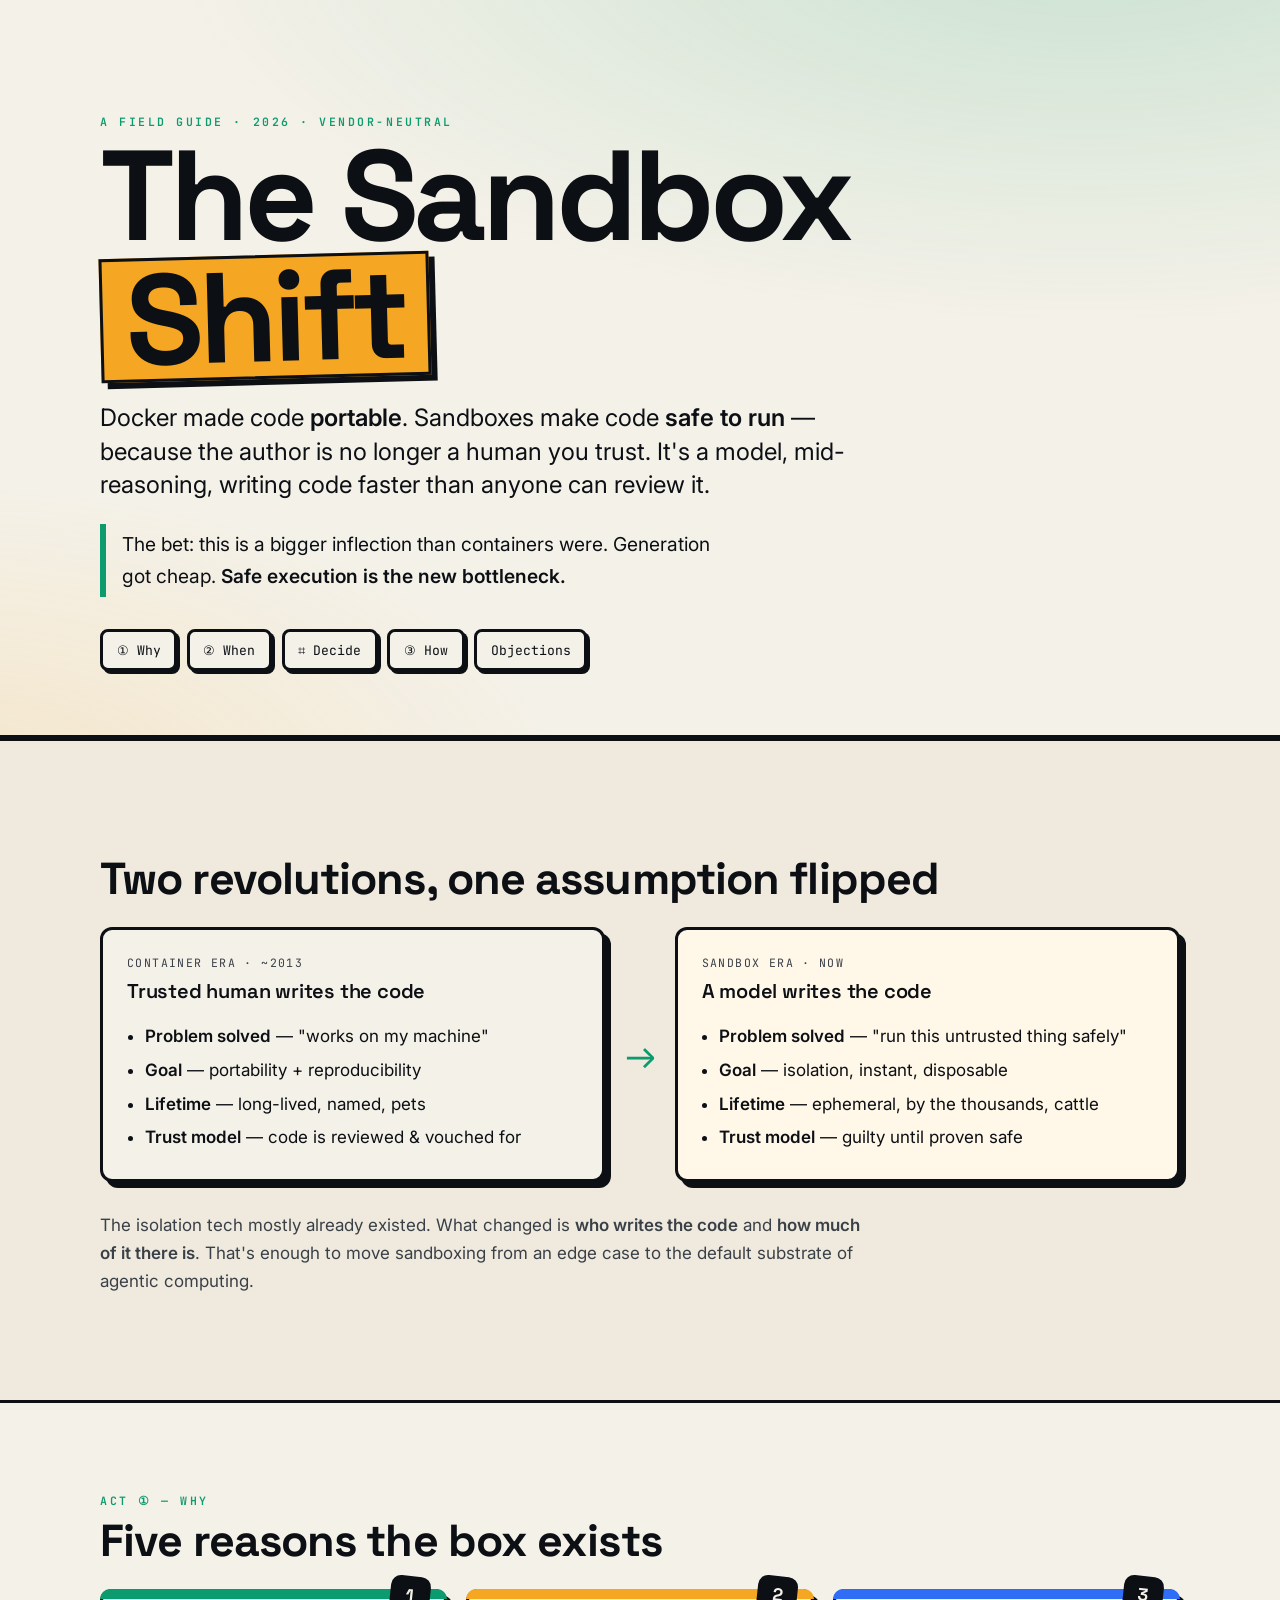
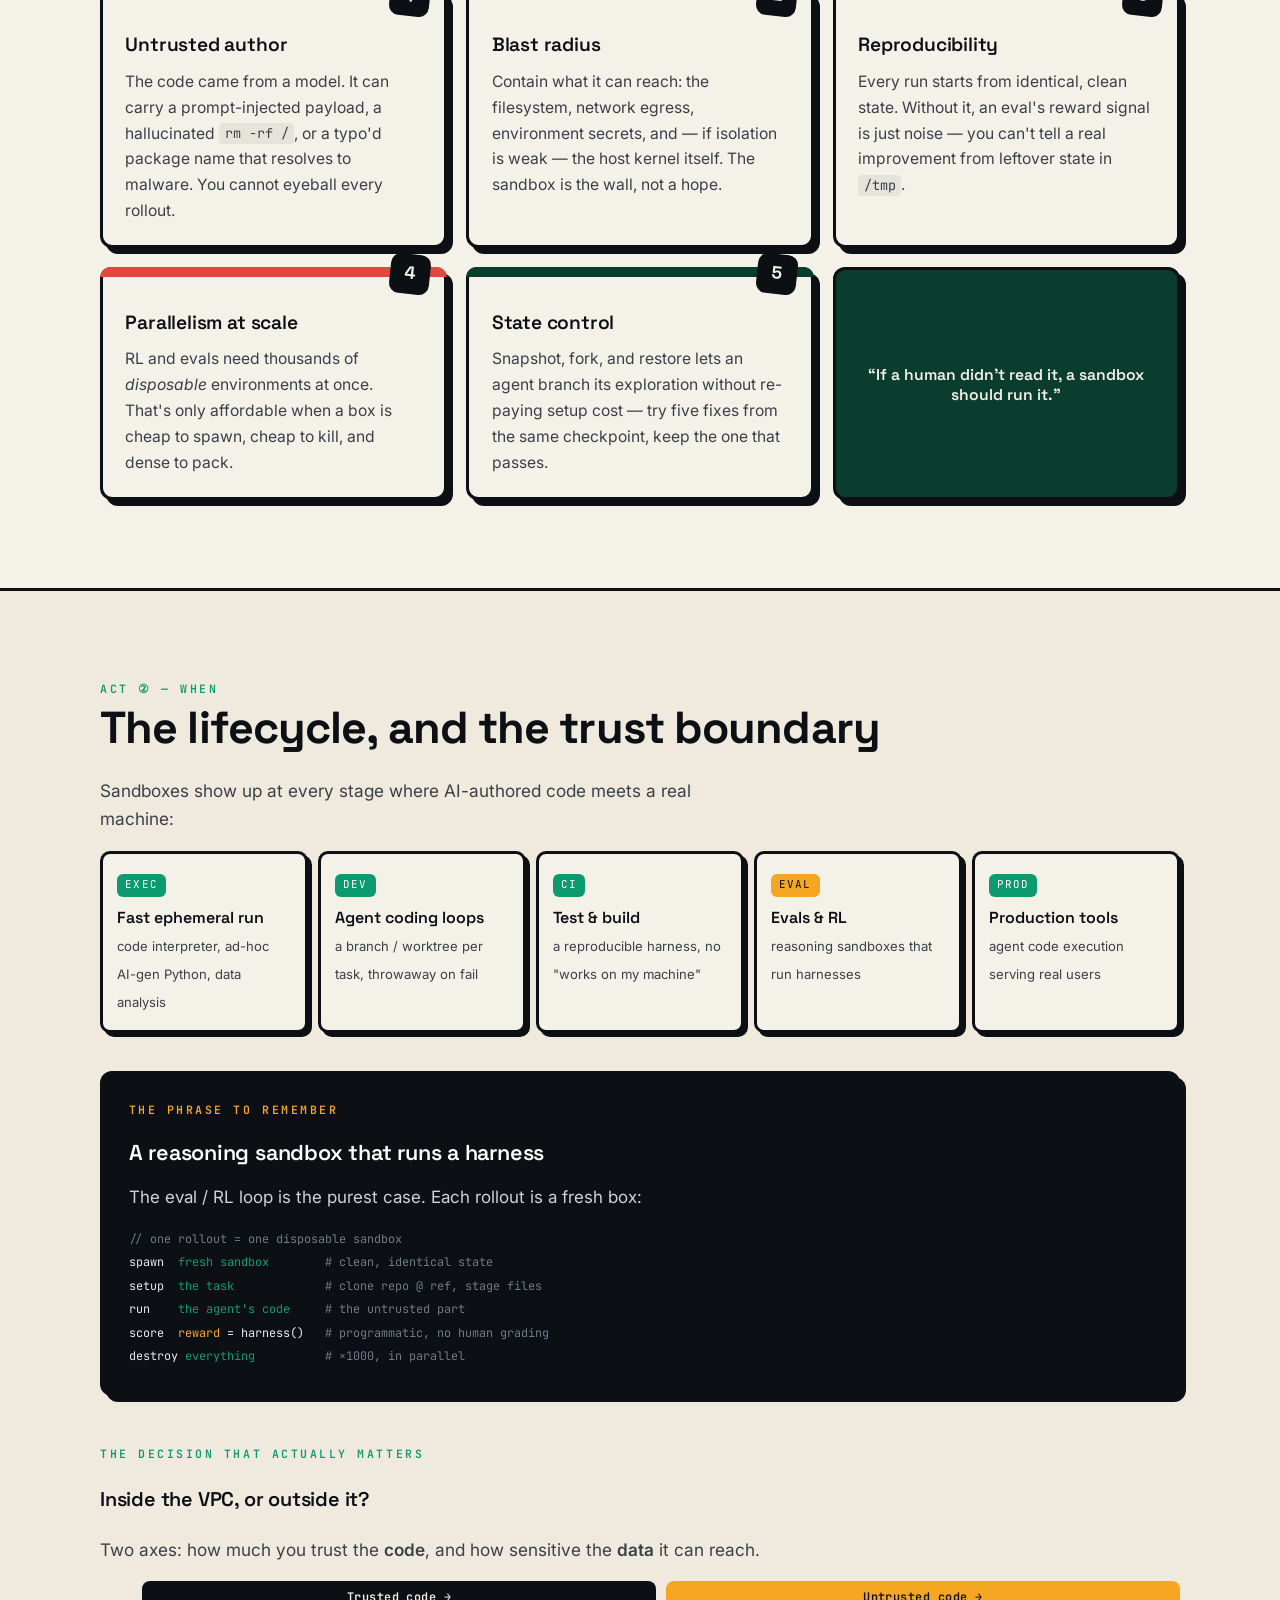
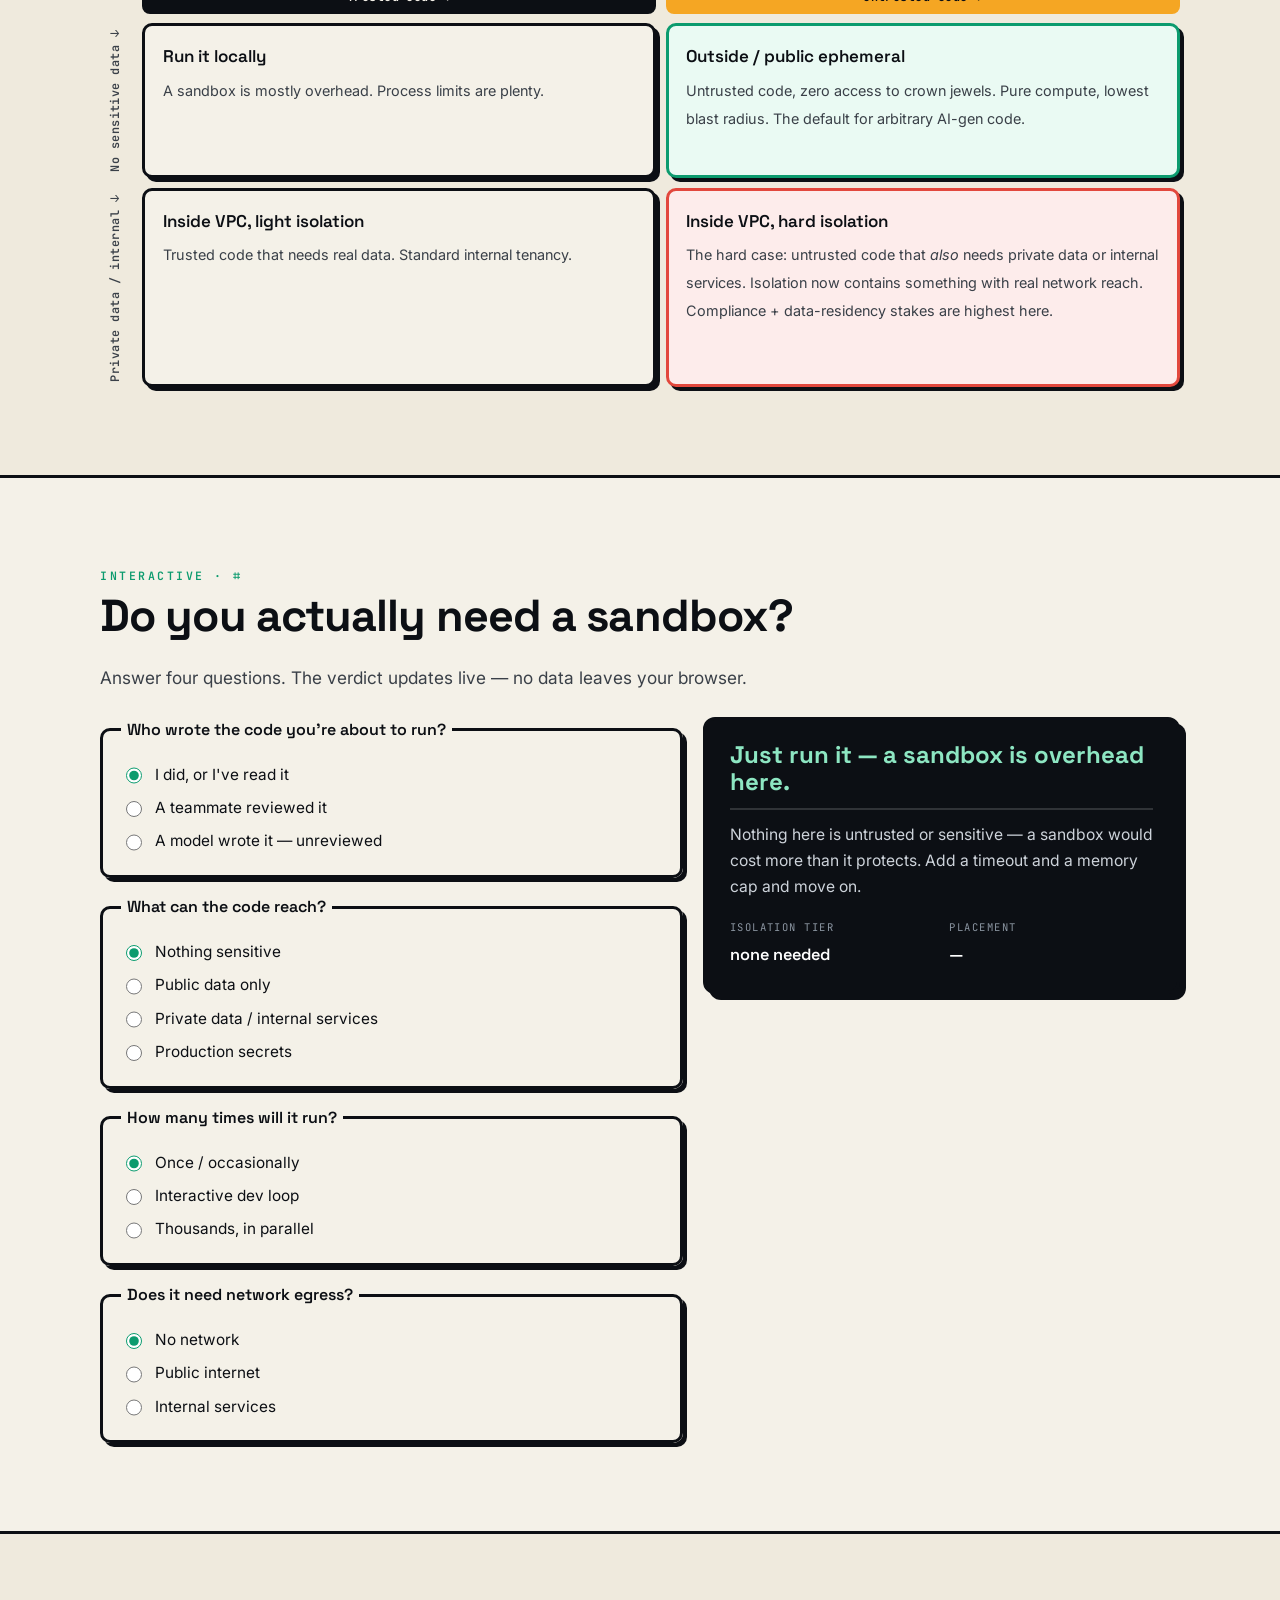
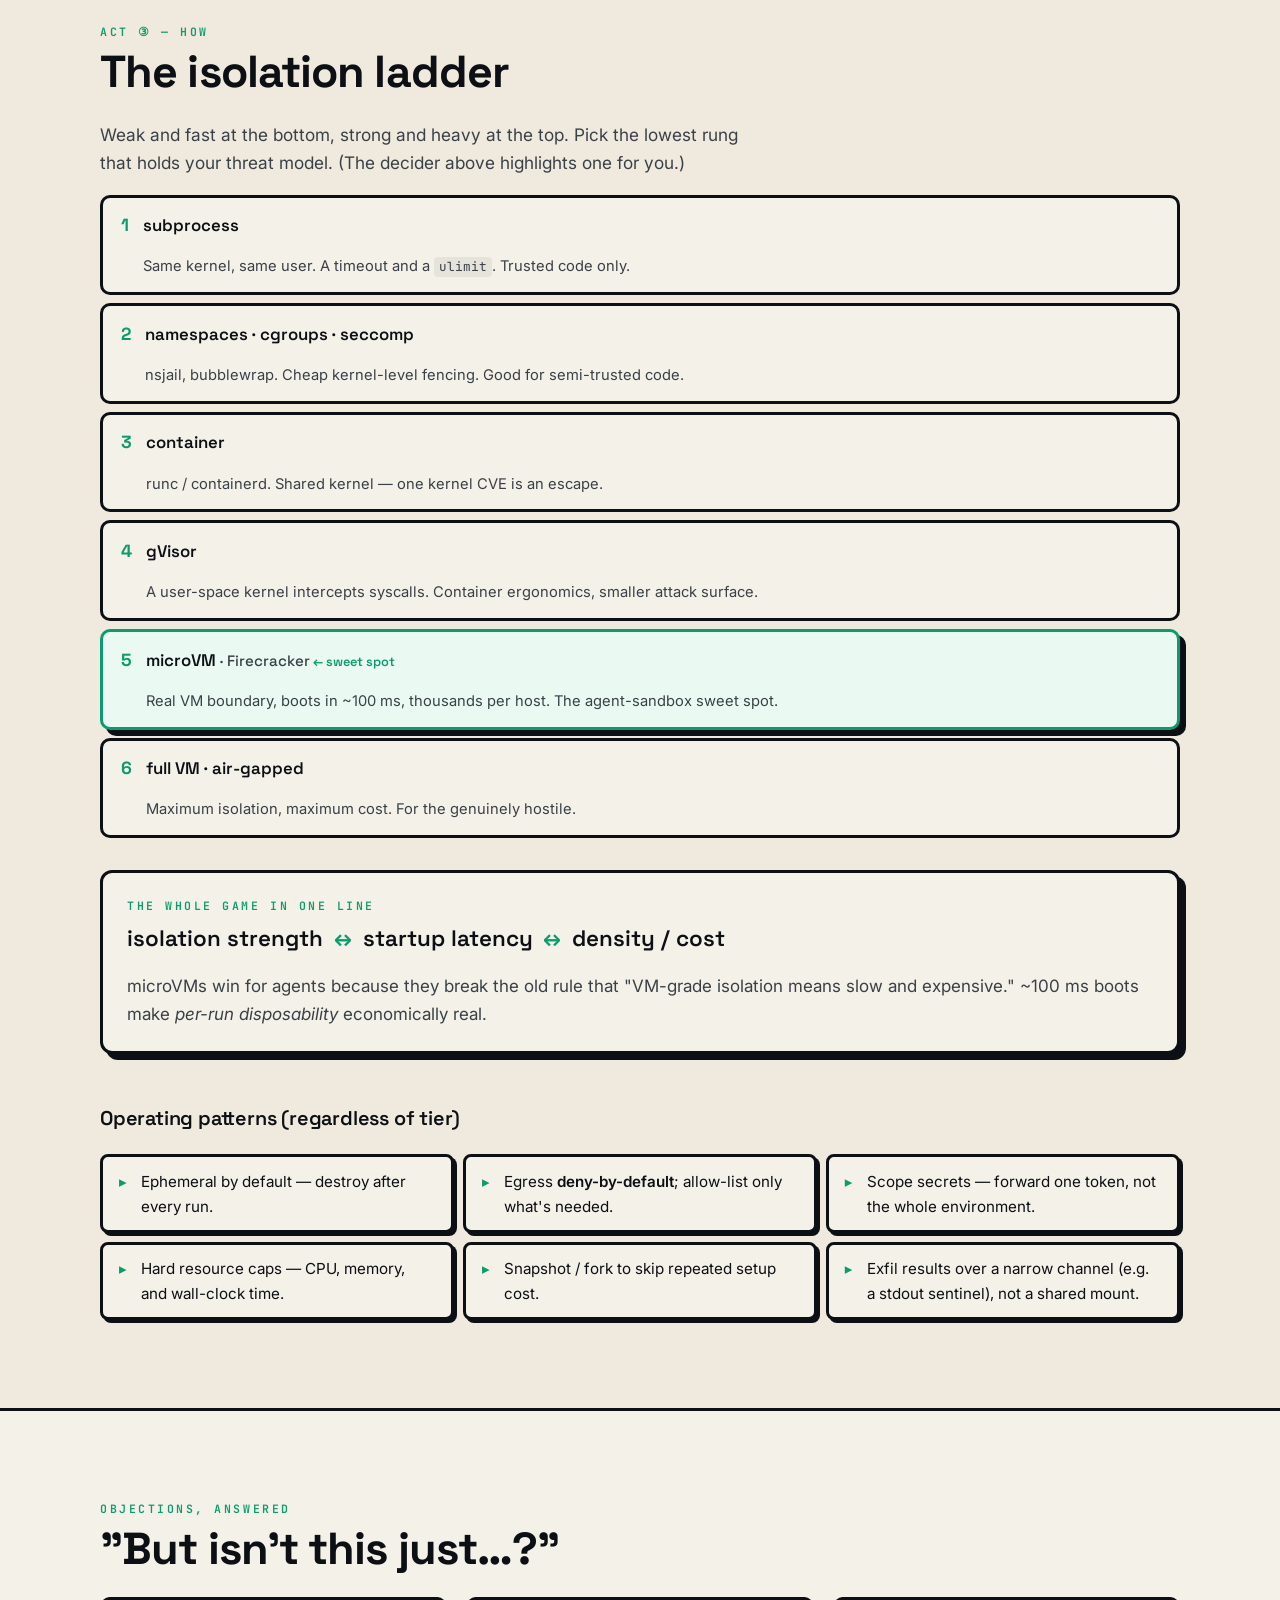
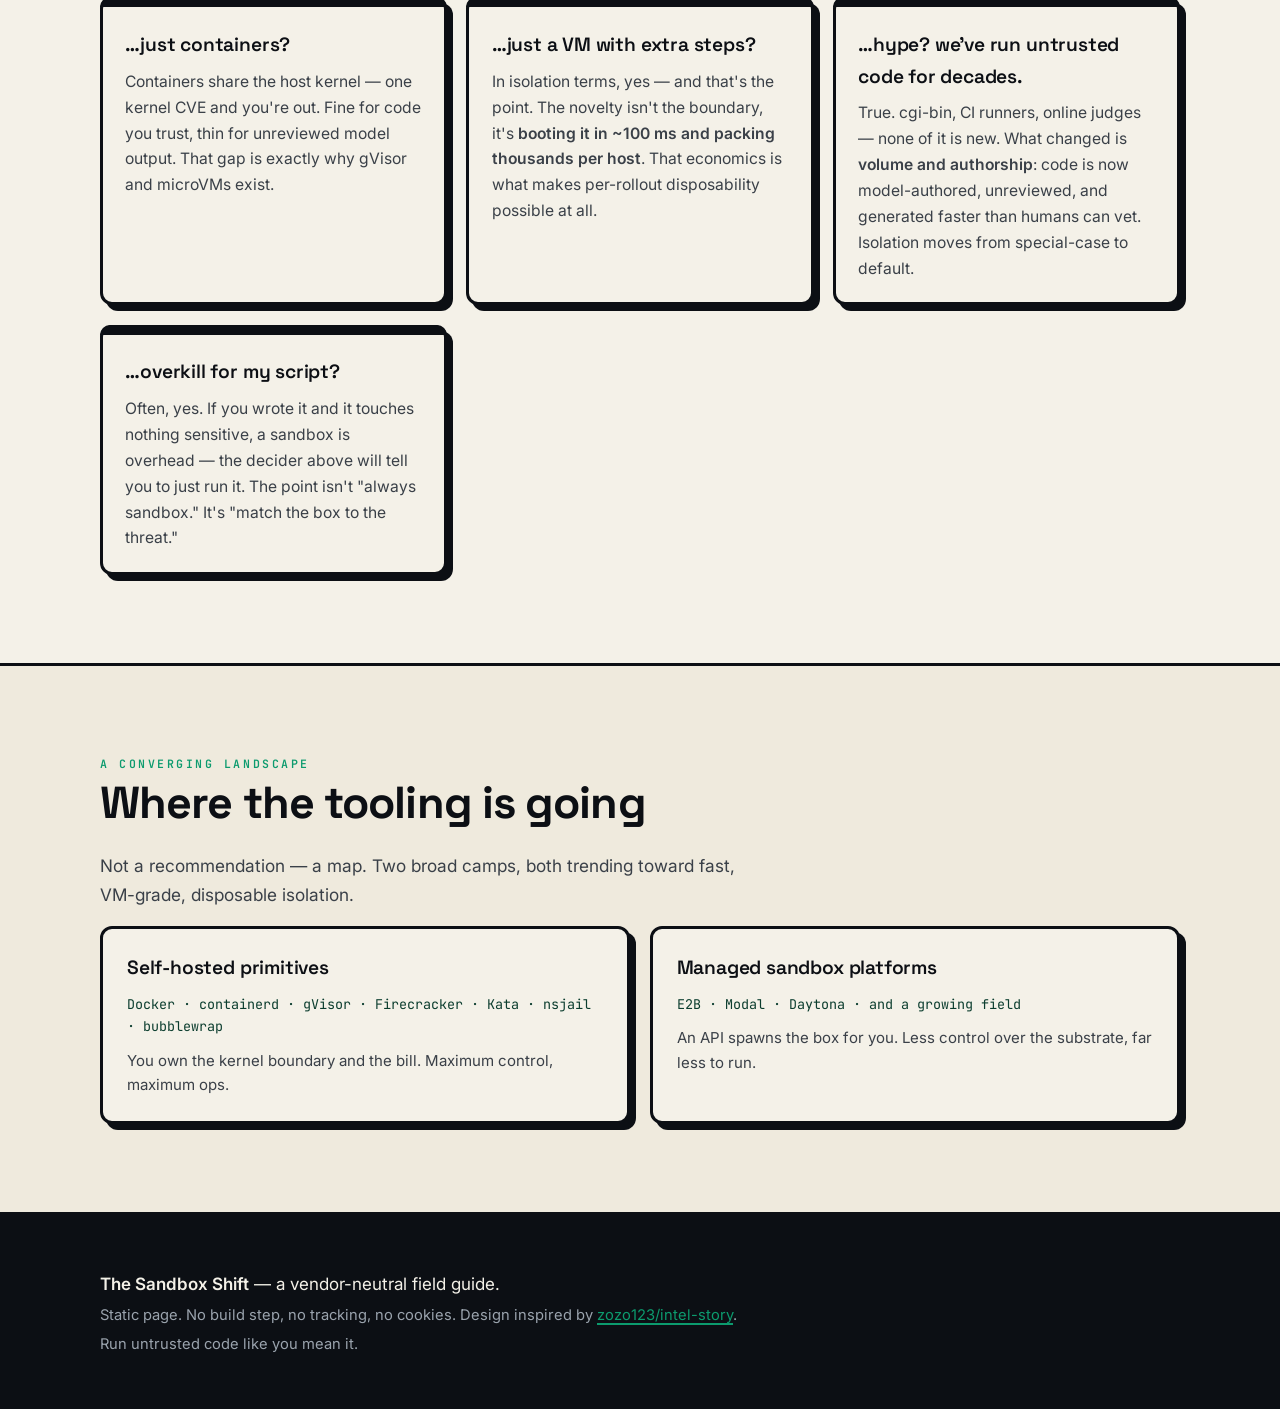
==== index.html @ 01c53c0f "The Sandbox Shift — static field guide on why/when/how to use sandboxes A vendor-neutral, HN-aimed e" ====
<!doctype html>
<html lang="en">
<head>
  <meta charset="utf-8">
  <meta name="viewport" content="width=device-width, initial-scale=1">
  <title>The Sandbox Shift — why, when &amp; how to run untrusted code</title>
  <meta name="description" content="Docker made code portable. Sandboxes make AI-written code safe to run. A concise, vendor-neutral field guide to why, when, and how to use execution sandboxes — with an interactive decider.">
  <meta name="color-scheme" content="light">
  <meta name="theme-color" content="#0b3d2e">

  <!-- Open Graph / Twitter: make the HN/social unfurl look intentional -->
  <meta property="og:type" content="article">
  <meta property="og:title" content="The Sandbox Shift — why, when &amp; how to run untrusted code">
  <meta property="og:description" content="Docker made code portable. Sandboxes make AI-written code safe to run. A vendor-neutral field guide, with an interactive 'do you need a sandbox?' decider.">
  <meta name="twitter:card" content="summary_large_image">
  <meta name="twitter:title" content="The Sandbox Shift">
  <meta name="twitter:description" content="Docker made code portable. Sandboxes make AI-written code safe to run.">

  <!-- Inline SVG favicon — no extra request -->
  <link rel="icon" href="data:image/svg+xml,%3Csvg xmlns='http://www.w3.org/2000/svg' viewBox='0 0 64 64'%3E%3Crect width='64' height='64' rx='12' fill='%230b3d2e'/%3E%3Crect x='14' y='14' width='36' height='36' rx='6' fill='none' stroke='%230c9b6e' stroke-width='4' stroke-dasharray='7 5'/%3E%3Crect x='26' y='26' width='12' height='12' rx='2' fill='%23f5a623'/%3E%3C/svg%3E">

  <link rel="preconnect" href="https://fonts.googleapis.com">
  <link rel="preconnect" href="https://fonts.gstatic.com" crossorigin>
  <link href="https://fonts.googleapis.com/css2?family=Space+Grotesk:wght@500;600;700&family=Inter:wght@400;500;600&family=JetBrains+Mono:wght@400;600&display=swap" rel="stylesheet">

  <link rel="stylesheet" href="styles.css">
</head>
<body>

<a class="skip" href="#why">Skip to content</a>

<!-- ============================ HERO ============================ -->
<header class="hero" id="top">
  <div class="wrap">
    <p class="eyebrow">A field guide · 2026 · vendor-neutral</p>
    <h1>The&nbsp;Sandbox<br><span class="hl">Shift</span></h1>
    <p class="lede">
      Docker made code <strong>portable</strong>. Sandboxes make code <strong>safe&nbsp;to&nbsp;run</strong> —
      because the author is no longer a human you trust. It's a model, mid-reasoning,
      writing code faster than anyone can review it.
    </p>
    <p class="thesis-claim">
      The bet: this is a bigger inflection than containers were.
      Generation got cheap. <strong>Safe execution is the new bottleneck.</strong>
    </p>
    <nav class="jump" aria-label="Section navigation">
      <a href="#why">① Why</a>
      <a href="#when">② When</a>
      <a href="#decider">⌗ Decide</a>
      <a href="#how">③ How</a>
      <a href="#steelman">Objections</a>
    </nav>
  </div>
</header>

<main>

<!-- ============================ THESIS ============================ -->
<section class="band" id="thesis" aria-label="Containers versus sandboxes">
  <div class="wrap">
    <p class="eyebrow reveal">The shift, in one table</p>
    <h2 class="reveal">Two revolutions, one assumption flipped</h2>
    <div class="vs reveal">
      <div class="vs-col">
        <p class="vs-tag">Container era · ~2013</p>
        <h3>Trusted human writes the code</h3>
        <ul>
          <li><b>Problem solved</b> — "works on my machine"</li>
          <li><b>Goal</b> — portability + reproducibility</li>
          <li><b>Lifetime</b> — long-lived, named, pets</li>
          <li><b>Trust model</b> — code is reviewed &amp; vouched for</li>
        </ul>
      </div>
      <div class="vs-mid" aria-hidden="true">→</div>
      <div class="vs-col hot">
        <p class="vs-tag">Sandbox era · now</p>
        <h3>A model writes the code</h3>
        <ul>
          <li><b>Problem solved</b> — "run this untrusted thing safely"</li>
          <li><b>Goal</b> — isolation, instant, disposable</li>
          <li><b>Lifetime</b> — ephemeral, by the thousands, cattle</li>
          <li><b>Trust model</b> — guilty until proven safe</li>
        </ul>
      </div>
    </div>
    <p class="aside reveal">
      The isolation tech mostly already existed. What changed is <b>who writes the code</b> and
      <b>how much of it there is</b>. That's enough to move sandboxing from an edge case to the
      default substrate of agentic computing.
    </p>
  </div>
</section>

<!-- ============================ ACT 1 — WHY ============================ -->
<section class="act" id="why">
  <div class="wrap">
    <p class="eyebrow reveal">Act ① — Why</p>
    <h2 class="reveal">Five reasons the box exists</h2>
    <div class="grid">

      <article class="panel a1 reveal">
        <span class="badge">1</span>
        <h3>Untrusted author</h3>
        <p>The code came from a model. It can carry a prompt-injected payload, a hallucinated
          <code>rm -rf /</code>, or a typo'd package name that resolves to malware. You cannot
          eyeball every rollout.</p>
      </article>

      <article class="panel a2 reveal">
        <span class="badge">2</span>
        <h3>Blast radius</h3>
        <p>Contain what it can reach: the filesystem, network egress, environment secrets, and —
          if isolation is weak — the host kernel itself. The sandbox is the wall, not a hope.</p>
      </article>

      <article class="panel a3 reveal">
        <span class="badge">3</span>
        <h3>Reproducibility</h3>
        <p>Every run starts from identical, clean state. Without it, an eval's reward signal is
          just noise — you can't tell a real improvement from leftover state in <code>/tmp</code>.</p>
      </article>

      <article class="panel a4 reveal">
        <span class="badge">4</span>
        <h3>Parallelism at scale</h3>
        <p>RL and evals need thousands of <i>disposable</i> environments at once. That's only
          affordable when a box is cheap to spawn, cheap to kill, and dense to pack.</p>
      </article>

      <article class="panel a5 reveal">
        <span class="badge">5</span>
        <h3>State control</h3>
        <p>Snapshot, fork, and restore lets an agent branch its exploration without re-paying
          setup cost — try five fixes from the same checkpoint, keep the one that passes.</p>
      </article>

      <article class="panel quote reveal">
        <p class="big-quote">“If a human didn't read it, a sandbox should run it.”</p>
      </article>

    </div>
  </div>
</section>

<!-- ============================ ACT 2 — WHEN ============================ -->
<section class="act alt" id="when">
  <div class="wrap">
    <p class="eyebrow reveal">Act ② — When</p>
    <h2 class="reveal">The lifecycle, and the trust boundary</h2>

    <p class="reveal lead">Sandboxes show up at every stage where AI-authored code meets a real machine:</p>

    <ol class="flow reveal" aria-label="Sandbox lifecycle">
      <li><span class="step">exec</span><b>Fast ephemeral run</b><i>code interpreter, ad-hoc AI-gen Python, data analysis</i></li>
      <li><span class="step">dev</span><b>Agent coding loops</b><i>a branch / worktree per task, throwaway on fail</i></li>
      <li><span class="step">ci</span><b>Test &amp; build</b><i>a reproducible harness, no "works on my machine"</i></li>
      <li><span class="step hot">eval</span><b>Evals &amp; RL</b><i>reasoning sandboxes that run harnesses</i></li>
      <li><span class="step">prod</span><b>Production tools</b><i>agent code execution serving real users</i></li>
    </ol>

    <div class="harness reveal">
      <p class="eyebrow">The phrase to remember</p>
      <h3>A reasoning sandbox that runs a harness</h3>
      <p>The eval / RL loop is the purest case. Each rollout is a fresh box:</p>
      <pre><code><span class="c">// one rollout = one disposable sandbox</span>
spawn  <span class="s">fresh sandbox</span>        <span class="c"># clean, identical state</span>
setup  <span class="s">the task</span>             <span class="c"># clone repo @ ref, stage files</span>
run    <span class="s">the agent's code</span>     <span class="c"># the untrusted part</span>
score  <span class="k">reward</span> = harness()   <span class="c"># programmatic, no human grading</span>
destroy <span class="s">everything</span>          <span class="c"># ×1000, in parallel</span></code></pre>
    </div>

    <p class="eyebrow reveal" style="margin-top:3rem">The decision that actually matters</p>
    <h3 class="reveal">Inside the VPC, or outside it?</h3>
    <p class="reveal lead">Two axes: how much you trust the <b>code</b>, and how sensitive the <b>data</b> it can reach.</p>

    <div class="matrix reveal" role="img" aria-label="2x2 matrix: code trust against data sensitivity">
      <div class="m-corner"></div>
      <div class="m-top">Trusted code →</div>
      <div class="m-top hot">Untrusted code →</div>

      <div class="m-side">No&nbsp;sensitive data ↓</div>
      <div class="m-cell">
        <b>Run it locally</b>
        <span>A sandbox is mostly overhead. Process limits are plenty.</span>
      </div>
      <div class="m-cell glow">
        <b>Outside / public ephemeral</b>
        <span>Untrusted code, zero access to crown jewels. Pure compute, lowest blast radius. The default for arbitrary AI-gen code.</span>
      </div>

      <div class="m-side">Private data&nbsp;/ internal ↓</div>
      <div class="m-cell">
        <b>Inside VPC, light isolation</b>
        <span>Trusted code that needs real data. Standard internal tenancy.</span>
      </div>
      <div class="m-cell danger">
        <b>Inside VPC, hard isolation</b>
        <span>The hard case: untrusted code that <i>also</i> needs private data or internal services. Isolation now contains something with real network reach. Compliance + data-residency stakes are highest here.</span>
      </div>
    </div>
  </div>
</section>

<!-- ============================ DECIDER ============================ -->
<section class="act" id="decider">
  <div class="wrap">
    <p class="eyebrow reveal">Interactive · ⌗</p>
    <h2 class="reveal">Do you actually need a sandbox?</h2>
    <p class="reveal lead">Answer four questions. The verdict updates live — no data leaves your browser.</p>

    <div class="decider reveal" id="decider-app">
      <form class="d-form" id="d-form">
        <fieldset class="q">
          <legend>Who wrote the code you're about to run?</legend>
          <label><input type="radio" name="author" value="0" checked> I did, or I've read it</label>
          <label><input type="radio" name="author" value="1"> A teammate reviewed it</label>
          <label><input type="radio" name="author" value="3"> A model wrote it — unreviewed</label>
        </fieldset>

        <fieldset class="q">
          <legend>What can the code reach?</legend>
          <label><input type="radio" name="data" value="0" checked> Nothing sensitive</label>
          <label><input type="radio" name="data" value="1"> Public data only</label>
          <label><input type="radio" name="data" value="2"> Private data / internal services</label>
          <label><input type="radio" name="data" value="3"> Production secrets</label>
        </fieldset>

        <fieldset class="q">
          <legend>How many times will it run?</legend>
          <label><input type="radio" name="scale" value="0" checked> Once / occasionally</label>
          <label><input type="radio" name="scale" value="1"> Interactive dev loop</label>
          <label><input type="radio" name="scale" value="2"> Thousands, in parallel</label>
        </fieldset>

        <fieldset class="q">
          <legend>Does it need network egress?</legend>
          <label><input type="radio" name="egress" value="0" checked> No network</label>
          <label><input type="radio" name="egress" value="1"> Public internet</label>
          <label><input type="radio" name="egress" value="2"> Internal services</label>
        </fieldset>
      </form>

      <output class="d-out" id="d-out" for="d-form" aria-live="polite">
        <noscript><p class="d-fallback">Enable JavaScript to compute a recommendation — or just read Act ③ below.</p></noscript>
        <div class="d-verdict" id="d-verdict"><!-- filled by script.js --></div>
        <p class="d-rationale" id="d-rationale"></p>
        <div class="d-meta">
          <div class="d-tier">
            <span class="d-label">Isolation tier</span>
            <strong id="d-tier-name">—</strong>
          </div>
          <div class="d-place">
            <span class="d-label">Placement</span>
            <strong id="d-place-name">—</strong>
          </div>
        </div>
      </output>
    </div>
  </div>
</section>

<!-- ============================ ACT 3 — HOW ============================ -->
<section class="act alt" id="how">
  <div class="wrap">
    <p class="eyebrow reveal">Act ③ — How</p>
    <h2 class="reveal">The isolation ladder</h2>
    <p class="reveal lead">Weak and fast at the bottom, strong and heavy at the top. Pick the lowest rung that holds your threat model. (The decider above highlights one for you.)</p>

    <ol class="ladder reveal" id="ladder" aria-label="Isolation strength ladder, weakest first">
      <li data-tier="0"><span class="rung">subprocess</span><span class="desc">Same kernel, same user. A timeout and a <code>ulimit</code>. Trusted code only.</span></li>
      <li data-tier="1"><span class="rung">namespaces · cgroups · seccomp</span><span class="desc">nsjail, bubblewrap. Cheap kernel-level fencing. Good for semi-trusted code.</span></li>
      <li data-tier="2"><span class="rung">container</span><span class="desc">runc / containerd. Shared kernel — one kernel CVE is an escape.</span></li>
      <li data-tier="3"><span class="rung">gVisor</span><span class="desc">A user-space kernel intercepts syscalls. Container ergonomics, smaller attack surface.</span></li>
      <li data-tier="4" class="sweet"><span class="rung">microVM <em>· Firecracker</em></span><span class="desc">Real VM boundary, boots in ~100&nbsp;ms, thousands per host. The agent-sandbox sweet spot.</span></li>
      <li data-tier="5"><span class="rung">full VM · air-gapped</span><span class="desc">Maximum isolation, maximum cost. For the genuinely hostile.</span></li>
    </ol>

    <div class="tradeoff reveal">
      <p class="eyebrow">The whole game in one line</p>
      <p class="tradeoff-line">isolation strength <span>↔</span> startup latency <span>↔</span> density / cost</p>
      <p>microVMs win for agents because they break the old rule that "VM-grade isolation means slow and expensive." ~100&nbsp;ms boots make <i>per-run disposability</i> economically real.</p>
    </div>

    <h3 class="reveal" style="margin-top:3rem">Operating patterns (regardless of tier)</h3>
    <ul class="checks reveal">
      <li>Ephemeral by default — destroy after every run.</li>
      <li>Egress <b>deny-by-default</b>; allow-list only what's needed.</li>
      <li>Scope secrets — forward one token, not the whole environment.</li>
      <li>Hard resource caps — CPU, memory, and wall-clock time.</li>
      <li>Snapshot / fork to skip repeated setup cost.</li>
      <li>Exfil results over a narrow channel (e.g. a stdout sentinel), not a shared mount.</li>
    </ul>
  </div>
</section>

<!-- ============================ STEELMAN ============================ -->
<section class="act" id="steelman">
  <div class="wrap">
    <p class="eyebrow reveal">Objections, answered</p>
    <h2 class="reveal">"But isn't this just…?"</h2>
    <div class="grid two">
      <article class="panel rebut reveal">
        <h3>…just containers?</h3>
        <p>Containers share the host kernel — one kernel CVE and you're out. Fine for code you
          trust, thin for unreviewed model output. That gap is exactly why gVisor and microVMs exist.</p>
      </article>
      <article class="panel rebut reveal">
        <h3>…just a VM with extra steps?</h3>
        <p>In isolation terms, yes — and that's the point. The novelty isn't the boundary, it's
          <b>booting it in ~100&nbsp;ms and packing thousands per host</b>. That economics is what makes
          per-rollout disposability possible at all.</p>
      </article>
      <article class="panel rebut reveal">
        <h3>…hype? we've run untrusted code for decades.</h3>
        <p>True. cgi-bin, CI runners, online judges — none of it is new. What changed is
          <b>volume and authorship</b>: code is now model-authored, unreviewed, and generated faster
          than humans can vet. Isolation moves from special-case to default.</p>
      </article>
      <article class="panel rebut reveal">
        <h3>…overkill for my script?</h3>
        <p>Often, yes. If you wrote it and it touches nothing sensitive, a sandbox is overhead —
          the decider above will tell you to just run it. The point isn't "always sandbox." It's
          "match the box to the threat."</p>
      </article>
    </div>
  </div>
</section>

<!-- ============================ LANDSCAPE ============================ -->
<section class="band landscape" id="landscape">
  <div class="wrap">
    <p class="eyebrow reveal">A converging landscape</p>
    <h2 class="reveal">Where the tooling is going</h2>
    <p class="reveal lead">Not a recommendation — a map. Two broad camps, both trending toward fast, VM-grade, disposable isolation.</p>
    <div class="land-cols reveal">
      <div>
        <h3>Self-hosted primitives</h3>
        <p class="land-tags">Docker · containerd · gVisor · Firecracker · Kata · nsjail · bubblewrap</p>
        <p>You own the kernel boundary and the bill. Maximum control, maximum ops.</p>
      </div>
      <div>
        <h3>Managed sandbox platforms</h3>
        <p class="land-tags">E2B · Modal · Daytona · and a growing field</p>
        <p>An API spawns the box for you. Less control over the substrate, far less to run.</p>
      </div>
    </div>
  </div>
</section>

</main>

<!-- ============================ FOOTER ============================ -->
<footer class="foot">
  <div class="wrap">
    <p><b>The Sandbox Shift</b> — a vendor-neutral field guide.</p>
    <p class="muted">Static page. No build step, no tracking, no cookies. Design inspired by
      <a href="https://github.com/zozo123/intel-story">zozo123/intel-story</a>.</p>
    <p class="muted">Run untrusted code like you mean it.</p>
  </div>
</footer>

<button class="totop" id="totop" aria-label="Back to top" title="Back to top">↑</button>

<script src="script.js" defer></script>
</body>
</html>
---- styles.css ----
/* ============================================================
   The Sandbox Shift — editorial / infographic design system
   Cream "paper" + ink, bold display type, comic offset shadows.
   ============================================================ */

:root {
  --paper:   #f4f1e8;
  --paper-2: #efeadd;
  --ink:     #0c0f14;
  --ink-soft:#3a4048;

  --accent:  #0c9b6e;   /* sandbox = contained */
  --deep:    #0b3d2e;
  --hot:     #f5a623;   /* untrusted / warning */
  --alert:   #e2483d;
  --good:    #16a34a;
  --sky:     #2f6df6;

  --line: 3px;
  --shadow: 6px 6px 0 var(--ink);
  --shadow-lg: 10px 10px 0 var(--ink);

  --display: "Space Grotesk", system-ui, sans-serif;
  --body: "Inter", system-ui, sans-serif;
  --mono: "JetBrains Mono", ui-monospace, monospace;

  --maxw: 1080px;
}

* { box-sizing: border-box; }

html { scroll-behavior: smooth; }

body {
  margin: 0;
  background: var(--paper);
  color: var(--ink);
  font-family: var(--body);
  font-size: 17px;
  line-height: 1.65;
  -webkit-font-smoothing: antialiased;
}

.wrap { width: min(100% - 2.5rem, var(--maxw)); margin-inline: auto; }

a { color: var(--deep); text-decoration-thickness: 2px; text-underline-offset: 3px; }
a:hover { color: var(--accent); }

code { font-family: var(--mono); font-size: .86em; background: rgba(12,15,20,.06);
       padding: .1em .4em; border-radius: 4px; }

strong, b { font-weight: 600; }

/* ---------- shared bits ---------- */
.eyebrow {
  font-family: var(--mono);
  font-size: .72rem;
  letter-spacing: .22em;
  text-transform: uppercase;
  color: var(--accent);
  font-weight: 600;
  margin: 0 0 .4rem;
}
h2 {
  font-family: var(--display);
  font-weight: 700;
  font-size: clamp(1.7rem, 4.6vw, 2.8rem);
  line-height: 1.05;
  letter-spacing: -.02em;
  margin: 0 0 1.6rem;
}
h3 { font-family: var(--display); font-weight: 600; letter-spacing: -.01em; }
.lead { font-size: 1.08rem; max-width: 60ch; color: var(--ink-soft); }

.skip { position: absolute; left: -999px; }
.skip:focus { left: 1rem; top: 1rem; background: var(--ink); color: var(--paper);
              padding: .5rem 1rem; z-index: 99; border-radius: 6px; }

/* ============================ HERO ============================ */
.hero {
  background:
    radial-gradient(120% 90% at 85% -10%, rgba(12,155,110,.18), transparent 60%),
    radial-gradient(90% 80% at -5% 110%, rgba(245,166,35,.16), transparent 55%),
    var(--paper);
  border-bottom: var(--line) solid var(--ink);
  padding: clamp(3.5rem, 9vw, 7rem) 0 clamp(2.5rem, 6vw, 4rem);
}
.hero h1 {
  font-family: var(--display);
  font-weight: 700;
  font-size: clamp(3rem, 13vw, 8rem);
  line-height: .92;
  letter-spacing: -.04em;
  margin: .2rem 0 1.4rem;
}
.hero h1 .hl {
  background: var(--hot);
  box-shadow: var(--shadow);
  padding: 0 .18em;
  border: var(--line) solid var(--ink);
  display: inline-block;
  transform: rotate(-1.5deg);
}
.lede { font-size: clamp(1.15rem, 2.4vw, 1.5rem); max-width: 34ch; line-height: 1.4; margin: 0 0 1.4rem; }
@media (min-width: 720px){ .lede { max-width: 52ch; } }
.thesis-claim {
  font-size: clamp(1rem, 2vw, 1.2rem);
  border-left: 6px solid var(--accent);
  padding: .3rem 0 .3rem 1rem;
  max-width: 52ch;
  margin: 0 0 2rem;
}

.jump { display: flex; flex-wrap: wrap; gap: .6rem; }
.jump a {
  font-family: var(--mono);
  font-size: .82rem;
  text-decoration: none;
  background: var(--paper);
  border: var(--line) solid var(--ink);
  padding: .45rem .85rem;
  border-radius: 8px;
  color: var(--ink);
  box-shadow: 3px 3px 0 var(--ink);
  transition: transform .12s, box-shadow .12s;
}
.jump a:hover { transform: translate(-2px,-2px); box-shadow: 5px 5px 0 var(--ink); color: var(--ink); }

/* ============================ SECTIONS ============================ */
.act, .band { padding: clamp(3rem, 7vw, 5.5rem) 0; }
.act.alt, .band { background: var(--paper-2); border-block: var(--line) solid var(--ink); }
.act.alt + .act.alt { border-top: none; }

/* ---------- thesis: vs table ---------- */
.vs { display: grid; gap: 1.2rem; align-items: stretch; }
@media (min-width: 820px){ .vs { grid-template-columns: 1fr auto 1fr; align-items: center; } }
.vs-col {
  background: var(--paper);
  border: var(--line) solid var(--ink);
  border-radius: 12px;
  box-shadow: var(--shadow);
  padding: 1.4rem 1.5rem;
}
.vs-col.hot { background: #fff7e8; }
.vs-col h3 { margin: .2rem 0 .9rem; font-size: 1.25rem; }
.vs-col ul { margin: 0; padding-left: 1.1rem; }
.vs-col li { margin: .35rem 0; }
.vs-tag { font-family: var(--mono); font-size: .72rem; letter-spacing: .12em;
          text-transform: uppercase; color: var(--ink-soft); margin: 0; }
.vs-mid { font-family: var(--display); font-size: 2.4rem; text-align: center; color: var(--accent); }
.aside { margin-top: 1.8rem; max-width: 70ch; color: var(--ink-soft); }

/* ---------- panels grid ---------- */
.grid { display: grid; gap: 1.2rem; grid-template-columns: repeat(auto-fit, minmax(265px, 1fr)); }
.grid.two { grid-template-columns: repeat(auto-fit, minmax(300px, 1fr)); }
.panel {
  position: relative;
  background: var(--paper);
  border: var(--line) solid var(--ink);
  border-radius: 12px;
  box-shadow: var(--shadow);
  padding: 1.5rem 1.4rem 1.3rem;
  transition: transform .14s ease, box-shadow .14s ease;
}
.panel:hover { transform: translate(-3px,-3px); box-shadow: var(--shadow-lg); }
.panel::before {
  content: ""; position: absolute; inset: -3px -3px auto -3px; height: 10px;
  border-radius: 12px 12px 0 0; background: var(--accent);
}
.panel.a2::before { background: var(--hot); }
.panel.a3::before { background: var(--sky); }
.panel.a4::before { background: var(--alert); }
.panel.a5::before { background: var(--deep); }
.panel h3 { margin: .8rem 0 .5rem; font-size: 1.2rem; }
.panel p { margin: 0; color: var(--ink-soft); font-size: .98rem; }
.badge {
  position: absolute; top: -16px; right: 14px;
  width: 40px; height: 40px; display: grid; place-items: center;
  font-family: var(--display); font-weight: 700; font-size: 1.1rem;
  background: var(--ink); color: var(--paper);
  border-radius: 10px; transform: rotate(6deg);
  border: var(--line) solid var(--ink);
}
.panel.quote { display: grid; place-items: center; background: var(--deep); }
.panel.quote::before { display: none; }
.big-quote { font-family: var(--display); font-weight: 600; font-size: 1.25rem;
             color: var(--paper) !important; text-align: center; line-height: 1.3; }
.panel.rebut::before { background: var(--ink); }
.panel.rebut h3 { margin-top: .3rem; }

/* ---------- lifecycle flow ---------- */
.flow { list-style: none; margin: 0 0 2.4rem; padding: 0; display: grid; gap: .7rem; counter-reset: f; }
@media (min-width: 760px){ .flow { grid-template-columns: repeat(5,1fr); gap: .6rem; } }
.flow li {
  background: var(--paper); border: var(--line) solid var(--ink); border-radius: 10px;
  padding: .9rem; box-shadow: 4px 4px 0 var(--ink);
}
.flow .step { display: inline-block; font-family: var(--mono); font-size: .68rem; letter-spacing: .1em;
  text-transform: uppercase; background: var(--accent); color: #fff; padding: .15rem .5rem;
  border-radius: 6px; margin-bottom: .5rem; }
.flow .step.hot { background: var(--hot); color: var(--ink); }
.flow b { display: block; font-family: var(--display); font-size: 1rem; }
.flow i { font-style: normal; font-size: .82rem; color: var(--ink-soft); }

/* ---------- harness code block ---------- */
.harness {
  background: var(--ink); color: var(--paper); border-radius: 12px;
  padding: 1.6rem; box-shadow: var(--shadow); border: var(--line) solid var(--ink);
}
.harness .eyebrow { color: var(--hot); }
.harness h3 { color: #fff; margin: .2rem 0 .8rem; font-size: 1.35rem; }
.harness p { color: #cdd3da; margin: 0 0 1rem; }
.harness pre { margin: 0; overflow-x: auto; font-family: var(--mono); font-size: .86rem; line-height: 1.7; }
.harness code { background: none; padding: 0; color: #e8ebef; }
.harness .c { color: #6f7b88; }
.harness .s { color: var(--accent); }
.harness .k { color: var(--hot); }

/* ---------- 2x2 matrix ---------- */
.matrix { display: grid; grid-template-columns: auto 1fr 1fr; gap: .6rem; margin-top: 1rem; }
.m-corner { }
.m-top, .m-side {
  font-family: var(--mono); font-size: .74rem; letter-spacing: .04em; font-weight: 600;
  display: grid; place-items: center; text-align: center; padding: .4rem;
}
.m-top { background: var(--ink); color: var(--paper); border-radius: 8px; }
.m-top.hot { background: var(--hot); color: var(--ink); }
.m-side { writing-mode: vertical-rl; transform: rotate(180deg); color: var(--ink-soft); }
.m-cell {
  background: var(--paper); border: var(--line) solid var(--ink); border-radius: 10px;
  padding: 1rem 1.1rem; box-shadow: 4px 4px 0 var(--ink);
}
.m-cell b { font-family: var(--display); display: block; margin-bottom: .35rem; }
.m-cell span { font-size: .9rem; color: var(--ink-soft); }
.m-cell.glow { background: #eafaf3; border-color: var(--accent); }
.m-cell.danger { background: #fdeceb; border-color: var(--alert); }
@media (max-width: 640px){
  .matrix { grid-template-columns: 1fr; }
  .m-corner, .m-side { display: none; }
  .m-top { margin-top: .6rem; }
}

/* ============================ DECIDER ============================ */
.decider {
  display: grid; gap: 1.2rem; margin-top: 1.5rem;
}
@media (min-width: 860px){ .decider { grid-template-columns: 1.1fr .9fr; align-items: start; } }
.d-form { display: grid; gap: 1rem; }
.q {
  border: var(--line) solid var(--ink); border-radius: 10px; margin: 0; padding: .9rem 1.1rem 1.1rem;
  background: var(--paper); box-shadow: 4px 4px 0 var(--ink);
}
.q legend { font-family: var(--display); font-weight: 600; font-size: 1rem; padding: 0 .4rem; }
.q label { display: flex; align-items: center; gap: .6rem; padding: .25rem 0; cursor: pointer; font-size: .96rem; }
.q input { accent-color: var(--accent); width: 1.05rem; height: 1.05rem; }

.d-out {
  position: sticky; top: 1rem;
  background: var(--ink); color: var(--paper);
  border: var(--line) solid var(--ink); border-radius: 12px;
  box-shadow: var(--shadow); padding: 1.4rem 1.5rem; display: block;
}
.d-verdict {
  font-family: var(--display); font-weight: 700; font-size: 1.5rem; line-height: 1.1;
  padding-bottom: .8rem; margin-bottom: .8rem; border-bottom: 2px solid rgba(255,255,255,.15);
}
.d-verdict.lvl0 { color: #8de6c2; }
.d-verdict.lvl1 { color: #bde3ff; }
.d-verdict.lvl2 { color: var(--hot); }
.d-verdict.lvl3 { color: #ff8a7d; }
.d-rationale { color: #cdd3da; margin: 0 0 1.2rem; font-size: .98rem; min-height: 3em; }
.d-meta { display: grid; grid-template-columns: 1fr 1fr; gap: 1rem; }
.d-label { display: block; font-family: var(--mono); font-size: .66rem; letter-spacing: .14em;
           text-transform: uppercase; color: #8b95a1; margin-bottom: .2rem; }
.d-meta strong { font-family: var(--display); font-size: 1.02rem; color: #fff; }
.d-fallback { color: var(--hot); }

/* ============================ ISOLATION LADDER ============================ */
.ladder { list-style: none; counter-reset: r; margin: 0 0 2rem; padding: 0; display: grid; gap: .5rem; }
.ladder li {
  counter-increment: r;
  display: grid; grid-template-columns: auto 1fr; gap: .9rem; align-items: baseline;
  background: var(--paper); border: var(--line) solid var(--ink); border-radius: 10px;
  padding: .85rem 1.1rem; position: relative;
  transition: transform .14s, box-shadow .14s, background .14s;
}
.ladder li::before {
  content: counter(r); font-family: var(--display); font-weight: 700; color: var(--accent);
  font-size: 1.1rem; grid-row: 1 / span 2;
}
.ladder .rung { font-family: var(--display); font-weight: 600; font-size: 1.05rem; }
.ladder .rung em { font-style: normal; color: var(--ink-soft); font-weight: 500; font-size: .9em; }
.ladder .desc { grid-column: 2; font-size: .92rem; color: var(--ink-soft); }
.ladder li.sweet { background: #eafaf3; border-color: var(--accent); box-shadow: var(--shadow); }
.ladder li.sweet .rung::after { content: " ← sweet spot"; color: var(--accent); font-size: .8rem; }
/* live-highlight from the decider */
.ladder li.pick { background: var(--hot); box-shadow: var(--shadow); transform: translate(-3px,-3px); }
.ladder li.pick .desc, .ladder li.pick .rung em { color: #5a4203; }
.ladder li.pick::after { content: "your pick"; position: absolute; top: -12px; right: 12px;
  font-family: var(--mono); font-size: .62rem; letter-spacing: .1em; text-transform: uppercase;
  background: var(--ink); color: var(--paper); padding: .15rem .5rem; border-radius: 6px; }

.tradeoff { background: var(--paper); border: var(--line) solid var(--ink); border-radius: 12px;
  padding: 1.4rem 1.5rem; box-shadow: var(--shadow); }
.tradeoff-line { font-family: var(--display); font-weight: 600; font-size: clamp(1rem,2.6vw,1.4rem);
  margin: .2rem 0 .9rem; }
.tradeoff-line span { color: var(--accent); margin: 0 .3rem; }
.tradeoff p:last-child { margin: 0; color: var(--ink-soft); }

.checks { list-style: none; padding: 0; margin: 1rem 0 0; display: grid; gap: .55rem;
          grid-template-columns: repeat(auto-fit, minmax(280px,1fr)); }
.checks li { background: var(--paper); border: var(--line) solid var(--ink); border-radius: 8px;
  padding: .7rem 1rem .7rem 2.4rem; position: relative; box-shadow: 3px 3px 0 var(--ink); font-size: .95rem; }
.checks li::before { content: "▸"; position: absolute; left: 1rem; color: var(--accent); font-weight: 700; }

/* ============================ LANDSCAPE ============================ */
.land-cols { display: grid; gap: 1.2rem; }
@media (min-width: 720px){ .land-cols { grid-template-columns: 1fr 1fr; } }
.land-cols > div { background: var(--paper); border: var(--line) solid var(--ink);
  border-radius: 12px; padding: 1.4rem 1.5rem; box-shadow: var(--shadow); }
.land-cols h3 { margin: 0 0 .6rem; font-size: 1.2rem; }
.land-tags { font-family: var(--mono); font-size: .84rem; color: var(--deep); margin: 0 0 .7rem; }
.land-cols p:last-child { color: var(--ink-soft); margin: 0; font-size: .94rem; }

/* ============================ FOOTER ============================ */
.foot { background: var(--ink); color: var(--paper); padding: 3rem 0; border-top: var(--line) solid var(--ink); }
.foot p { margin: .3rem 0; }
.foot .muted { color: #9aa3ad; font-size: .92rem; }
.foot a { color: var(--accent); }

/* ============================ BACK TO TOP ============================ */
.totop {
  position: fixed; right: 1.2rem; bottom: 1.2rem; z-index: 30;
  width: 48px; height: 48px; border-radius: 12px; cursor: pointer;
  background: var(--hot); color: var(--ink); border: var(--line) solid var(--ink);
  font-size: 1.3rem; font-weight: 700; box-shadow: 4px 4px 0 var(--ink);
  opacity: 0; transform: translateY(12px); pointer-events: none;
  transition: opacity .2s, transform .2s;
}
.totop.show { opacity: 1; transform: translateY(0); pointer-events: auto; }
.totop:hover { transform: translate(-2px,-2px); box-shadow: 6px 6px 0 var(--ink); }

/* ============================ REVEAL ANIMATION ============================ */
.reveal { opacity: 0; transform: translateY(22px); transition: opacity .6s ease, transform .6s ease; }
.reveal.in { opacity: 1; transform: none; }

@media (prefers-reduced-motion: reduce) {
  html { scroll-behavior: auto; }
  .reveal { opacity: 1; transform: none; transition: none; }
  .panel, .jump a, .totop, .ladder li { transition: none; }
}
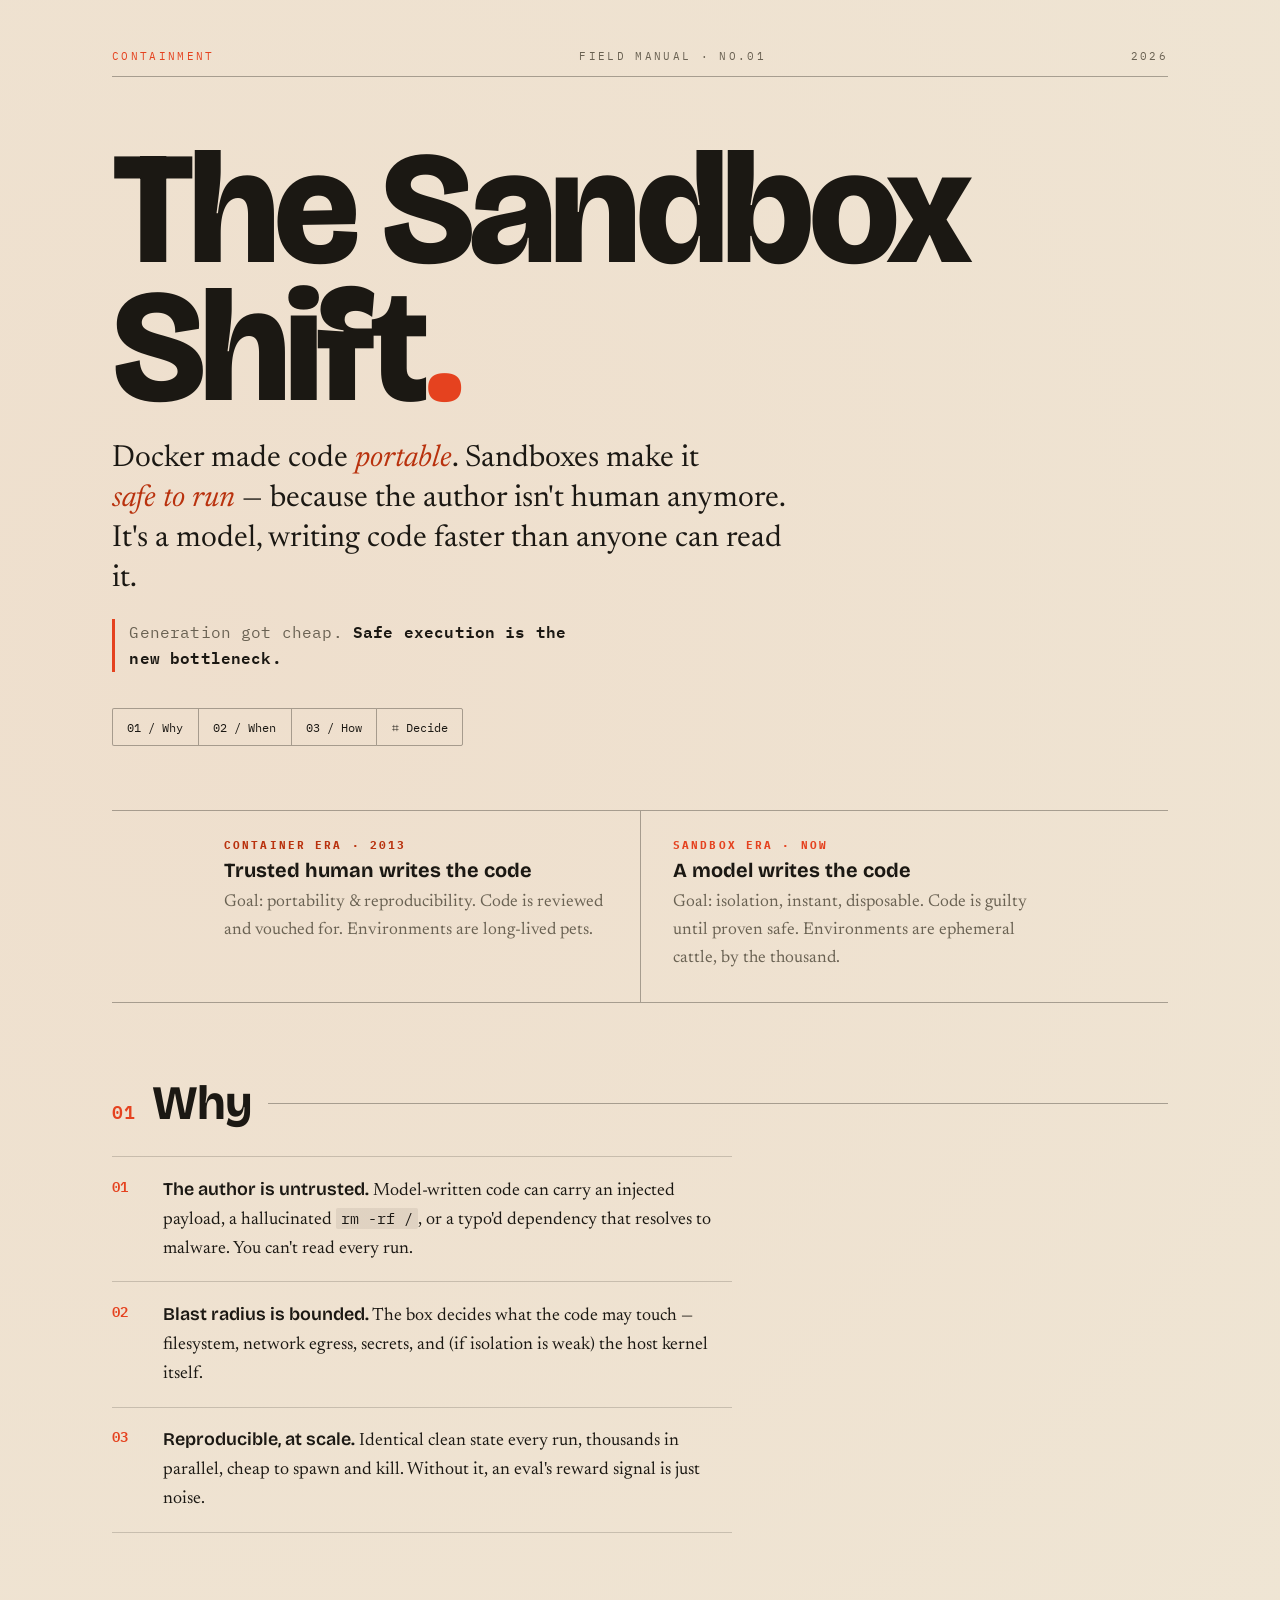
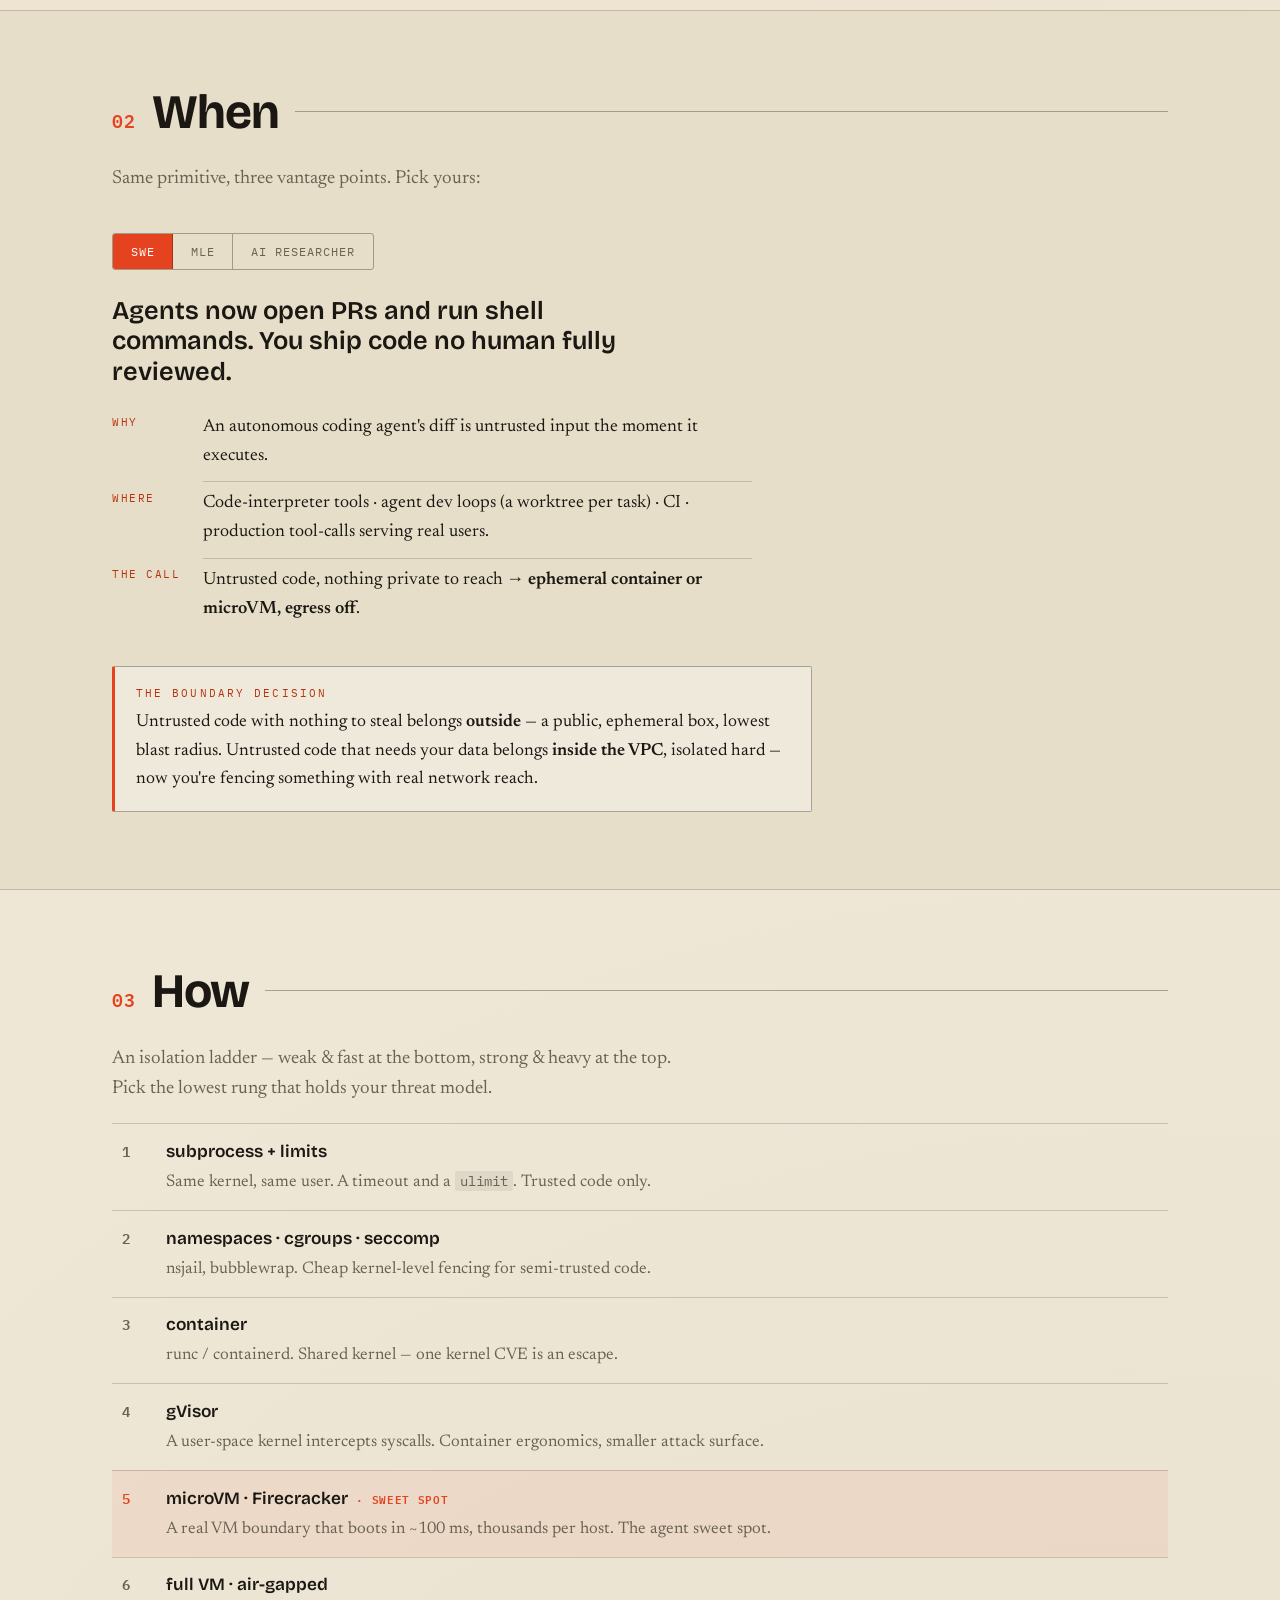
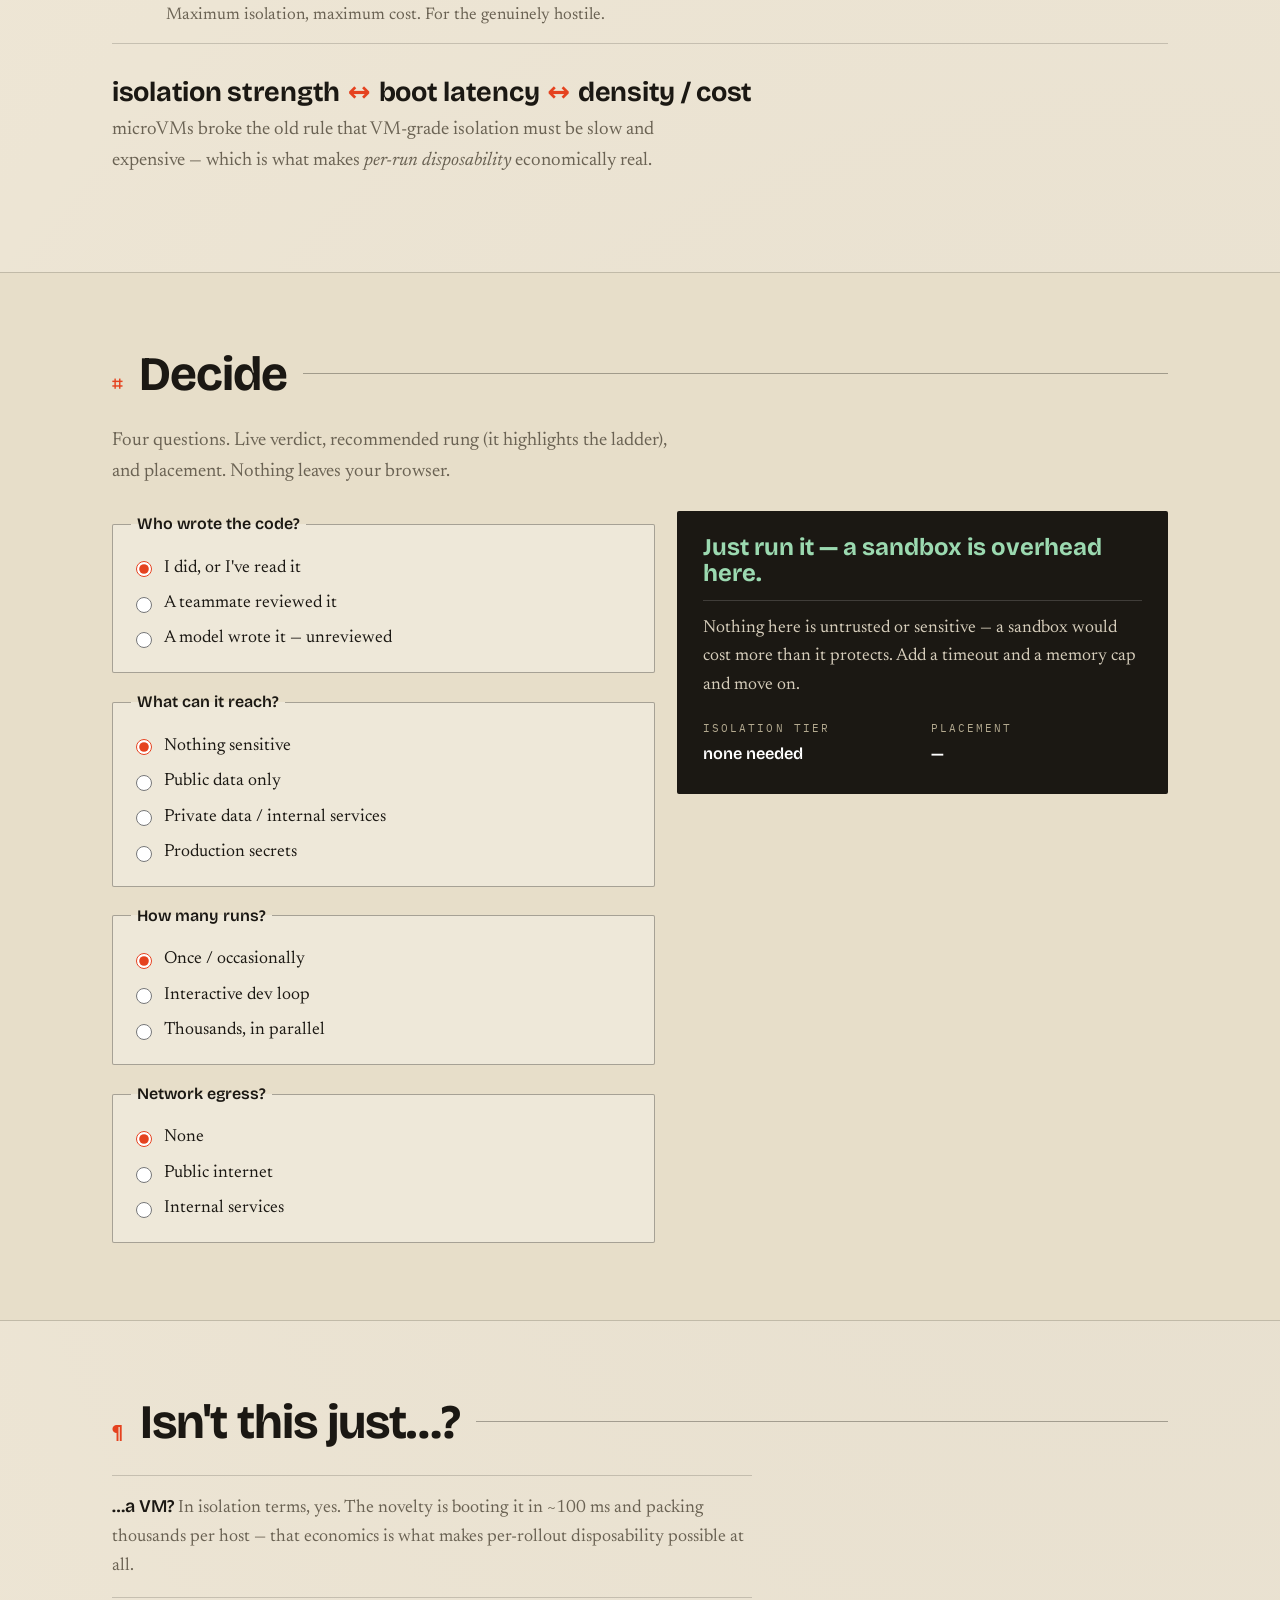
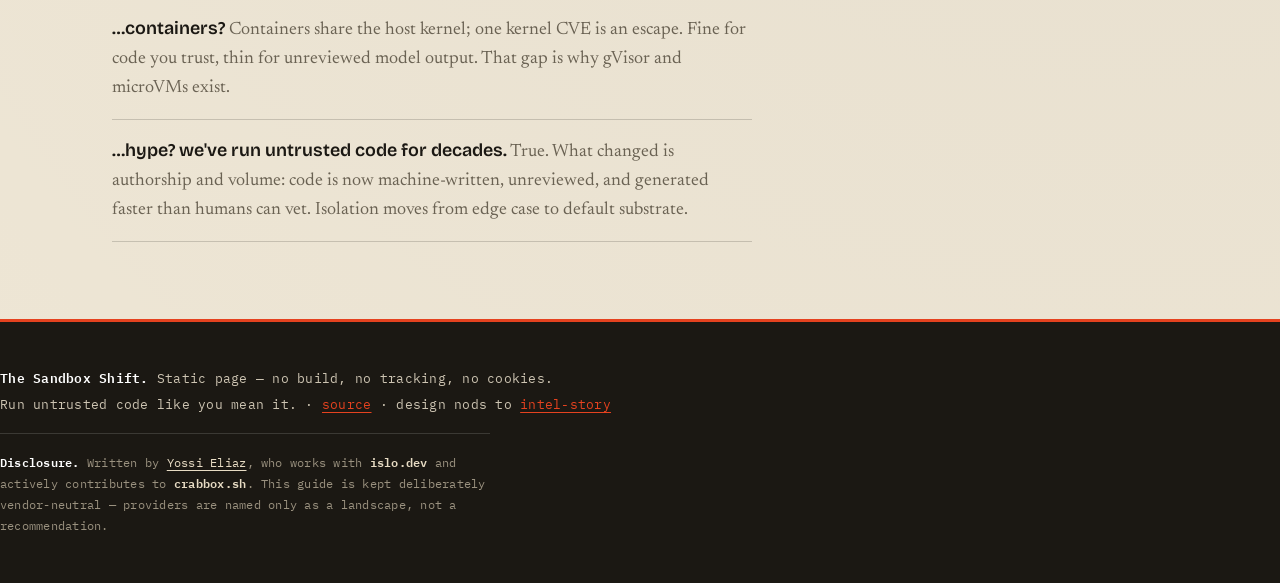
==== commit 131bab99: "Redesign as a concise one-pager: field-manual aesthetic + audience toggle - New "Containment field m" ====
--- a/index.html
+++ b/index.html
@@ -3,364 +3,194 @@
 <head>
   <meta charset="utf-8">
   <meta name="viewport" content="width=device-width, initial-scale=1">
-  <title>The Sandbox Shift — why, when &amp; how to run untrusted code</title>
-  <meta name="description" content="Docker made code portable. Sandboxes make AI-written code safe to run. A concise, vendor-neutral field guide to why, when, and how to use execution sandboxes — with an interactive decider.">
+  <title>The Sandbox Shift — a field manual for running untrusted code</title>
+  <meta name="description" content="Docker made code portable. Sandboxes make it safe to run — because the author isn't human anymore. A concise field manual on why, when & how to use execution sandboxes, for SWEs, MLEs, and AI researchers. With an interactive decider.">
   <meta name="color-scheme" content="light">
-  <meta name="theme-color" content="#0b3d2e">
+  <meta name="theme-color" content="#1a1712">
 
-  <!-- Open Graph / Twitter: make the HN/social unfurl look intentional -->
   <meta property="og:type" content="article">
-  <meta property="og:title" content="The Sandbox Shift — why, when &amp; how to run untrusted code">
-  <meta property="og:description" content="Docker made code portable. Sandboxes make AI-written code safe to run. A vendor-neutral field guide, with an interactive 'do you need a sandbox?' decider.">
+  <meta property="og:title" content="The Sandbox Shift — a field manual for running untrusted code">
+  <meta property="og:description" content="Docker made code portable. Sandboxes make it safe to run. Why / when / how — for SWEs, MLEs & AI researchers, with an interactive decider.">
   <meta name="twitter:card" content="summary_large_image">
   <meta name="twitter:title" content="The Sandbox Shift">
   <meta name="twitter:description" content="Docker made code portable. Sandboxes make AI-written code safe to run.">
 
-  <!-- Inline SVG favicon — no extra request -->
-  <link rel="icon" href="data:image/svg+xml,%3Csvg xmlns='http://www.w3.org/2000/svg' viewBox='0 0 64 64'%3E%3Crect width='64' height='64' rx='12' fill='%230b3d2e'/%3E%3Crect x='14' y='14' width='36' height='36' rx='6' fill='none' stroke='%230c9b6e' stroke-width='4' stroke-dasharray='7 5'/%3E%3Crect x='26' y='26' width='12' height='12' rx='2' fill='%23f5a623'/%3E%3C/svg%3E">
+  <link rel="icon" href="data:image/svg+xml,%3Csvg xmlns='http://www.w3.org/2000/svg' viewBox='0 0 64 64'%3E%3Crect width='64' height='64' fill='%231a1712'/%3E%3Crect x='13' y='13' width='38' height='38' fill='none' stroke='%23e5421f' stroke-width='4' stroke-dasharray='8 5'/%3E%3Crect x='27' y='27' width='10' height='10' fill='%23e5421f'/%3E%3C/svg%3E">
 
   <link rel="preconnect" href="https://fonts.googleapis.com">
   <link rel="preconnect" href="https://fonts.gstatic.com" crossorigin>
-  <link href="https://fonts.googleapis.com/css2?family=Space+Grotesk:wght@500;600;700&family=Inter:wght@400;500;600&family=JetBrains+Mono:wght@400;600&display=swap" rel="stylesheet">
+  <link href="https://fonts.googleapis.com/css2?family=Bricolage+Grotesque:opsz,wght@12..96,600;12..96,700;12..96,800&family=IBM+Plex+Mono:wght@400;500;600&family=Newsreader:ital,opsz,wght@0,6..72,400;0,6..72,500;1,6..72,400&display=swap" rel="stylesheet">
 
   <link rel="stylesheet" href="styles.css">
 </head>
 <body>
-
 <a class="skip" href="#why">Skip to content</a>
 
-<!-- ============================ HERO ============================ -->
-<header class="hero" id="top">
-  <div class="wrap">
-    <p class="eyebrow">A field guide · 2026 · vendor-neutral</p>
-    <h1>The&nbsp;Sandbox<br><span class="hl">Shift</span></h1>
-    <p class="lede">
-      Docker made code <strong>portable</strong>. Sandboxes make code <strong>safe&nbsp;to&nbsp;run</strong> —
-      because the author is no longer a human you trust. It's a model, mid-reasoning,
-      writing code faster than anyone can review it.
-    </p>
-    <p class="thesis-claim">
-      The bet: this is a bigger inflection than containers were.
-      Generation got cheap. <strong>Safe execution is the new bottleneck.</strong>
-    </p>
-    <nav class="jump" aria-label="Section navigation">
-      <a href="#why">① Why</a>
-      <a href="#when">② When</a>
-      <a href="#decider">⌗ Decide</a>
-      <a href="#how">③ How</a>
-      <a href="#steelman">Objections</a>
-    </nav>
-  </div>
+<!-- ============ MASTHEAD ============ -->
+<header class="mast">
+  <div class="rule-top"><span>CONTAINMENT</span><span>FIELD&nbsp;MANUAL · No.01</span><span>2026</span></div>
+  <h1 class="load" style="--d:.05s">The&nbsp;Sandbox<br>Shift<span class="dot">.</span></h1>
+  <p class="thesis load" style="--d:.18s">
+    Docker made code <em>portable</em>. Sandboxes make it <em>safe&nbsp;to&nbsp;run</em> —
+    because the author isn't human anymore. It's a model, writing code faster than anyone can read it.
+  </p>
+  <p class="claim load" style="--d:.3s">Generation got cheap. <strong>Safe execution is the new bottleneck.</strong></p>
+  <nav class="jump load" style="--d:.42s" aria-label="Sections">
+    <a href="#why">01 / Why</a><a href="#when">02 / When</a><a href="#how">03 / How</a><a href="#decide">⌗ Decide</a>
+  </nav>
 </header>
 
 <main>
 
-<!-- ============================ THESIS ============================ -->
-<section class="band" id="thesis" aria-label="Containers versus sandboxes">
-  <div class="wrap">
-    <p class="eyebrow reveal">The shift, in one table</p>
-    <h2 class="reveal">Two revolutions, one assumption flipped</h2>
-    <div class="vs reveal">
-      <div class="vs-col">
-        <p class="vs-tag">Container era · ~2013</p>
-        <h3>Trusted human writes the code</h3>
-        <ul>
-          <li><b>Problem solved</b> — "works on my machine"</li>
-          <li><b>Goal</b> — portability + reproducibility</li>
-          <li><b>Lifetime</b> — long-lived, named, pets</li>
-          <li><b>Trust model</b> — code is reviewed &amp; vouched for</li>
-        </ul>
-      </div>
-      <div class="vs-mid" aria-hidden="true">→</div>
-      <div class="vs-col hot">
-        <p class="vs-tag">Sandbox era · now</p>
-        <h3>A model writes the code</h3>
-        <ul>
-          <li><b>Problem solved</b> — "run this untrusted thing safely"</li>
-          <li><b>Goal</b> — isolation, instant, disposable</li>
-          <li><b>Lifetime</b> — ephemeral, by the thousands, cattle</li>
-          <li><b>Trust model</b> — guilty until proven safe</li>
-        </ul>
-      </div>
-    </div>
-    <p class="aside reveal">
-      The isolation tech mostly already existed. What changed is <b>who writes the code</b> and
-      <b>how much of it there is</b>. That's enough to move sandboxing from an edge case to the
-      default substrate of agentic computing.
-    </p>
+<!-- ============ THEN / NOW ============ -->
+<section class="strip reveal" aria-label="Then and now">
+  <div class="tn">
+    <p class="tn-h"><span class="mk">Container era · 2013</span>Trusted human writes the code</p>
+    <p>Goal: portability &amp; reproducibility. Code is reviewed and vouched for. Environments are long-lived pets.</p>
+  </div>
+  <div class="tn now">
+    <p class="tn-h"><span class="mk hot">Sandbox era · now</span>A model writes the code</p>
+    <p>Goal: isolation, instant, disposable. Code is guilty until proven safe. Environments are ephemeral cattle, by the thousand.</p>
   </div>
 </section>
 
-<!-- ============================ ACT 1 — WHY ============================ -->
-<section class="act" id="why">
-  <div class="wrap">
-    <p class="eyebrow reveal">Act ① — Why</p>
-    <h2 class="reveal">Five reasons the box exists</h2>
-    <div class="grid">
+<!-- ============ 01 WHY ============ -->
+<section id="why" class="sec">
+  <header class="sec-h reveal"><span class="idx">01</span><h2>Why</h2><span class="sec-line"></span></header>
+  <ol class="why">
+    <li class="reveal"><b>The author is untrusted.</b> Model-written code can carry an injected payload, a hallucinated <code>rm -rf&nbsp;/</code>, or a typo'd dependency that resolves to malware. You can't read every run.</li>
+    <li class="reveal"><b>Blast radius is bounded.</b> The box decides what the code may touch — filesystem, network egress, secrets, and (if isolation is weak) the host kernel itself.</li>
+    <li class="reveal"><b>Reproducible, at scale.</b> Identical clean state every run, thousands in parallel, cheap to spawn and kill. Without it, an eval's reward signal is just noise.</li>
+  </ol>
+</section>
 
-      <article class="panel a1 reveal">
-        <span class="badge">1</span>
-        <h3>Untrusted author</h3>
-        <p>The code came from a model. It can carry a prompt-injected payload, a hallucinated
-          <code>rm -rf /</code>, or a typo'd package name that resolves to malware. You cannot
-          eyeball every rollout.</p>
-      </article>
+<!-- ============ 02 WHEN ============ -->
+<section id="when" class="sec alt">
+  <header class="sec-h reveal"><span class="idx">02</span><h2>When</h2><span class="sec-line"></span></header>
+  <p class="lead reveal">Same primitive, three vantage points. Pick yours:</p>
 
-      <article class="panel a2 reveal">
-        <span class="badge">2</span>
-        <h3>Blast radius</h3>
-        <p>Contain what it can reach: the filesystem, network egress, environment secrets, and —
-          if isolation is weak — the host kernel itself. The sandbox is the wall, not a hope.</p>
-      </article>
+  <div class="seg reveal" role="tablist" aria-label="Audience">
+    <button role="tab" aria-selected="true"  data-p="swe">SWE</button>
+    <button role="tab" aria-selected="false" data-p="mle">MLE</button>
+    <button role="tab" aria-selected="false" data-p="res">AI Researcher</button>
+  </div>
 
-      <article class="panel a3 reveal">
-        <span class="badge">3</span>
-        <h3>Reproducibility</h3>
-        <p>Every run starts from identical, clean state. Without it, an eval's reward signal is
-          just noise — you can't tell a real improvement from leftover state in <code>/tmp</code>.</p>
-      </article>
+  <div class="persona reveal" id="persona">
+    <!-- SWE -->
+    <article data-p="swe" class="on">
+      <p class="p-lede">Agents now open PRs and run shell commands. You ship code no human fully reviewed.</p>
+      <dl>
+        <dt>Why</dt><dd>An autonomous coding agent's diff is untrusted input the moment it executes.</dd>
+        <dt>Where</dt><dd>Code-interpreter tools · agent dev loops (a worktree per task) · CI · production tool-calls serving real users.</dd>
+        <dt>The call</dt><dd>Untrusted code, nothing private to reach → <b>ephemeral container or microVM, egress off</b>.</dd>
+      </dl>
+    </article>
+    <!-- MLE -->
+    <article data-p="mle">
+      <p class="p-lede">Model-generated code and SQL run against real datasets and pipelines.</p>
+      <dl>
+        <dt>Why</dt><dd>The generated step touches data you actually care about — and might exfiltrate or corrupt it.</dd>
+        <dt>Where</dt><dd>Feature pipelines · notebook / analysis agents · batch scoring · data-cleaning tools.</dd>
+        <dt>The call</dt><dd>Untrusted code that <i>needs</i> private data → <b>inside the VPC, scoped credentials, deny-by-default egress</b>.</dd>
+      </dl>
+    </article>
+    <!-- Researcher -->
+    <article data-p="res">
+      <p class="p-lede">Every rollout and every eval runs untrusted code — thousands at once — and the reward must be reproducible.</p>
+      <dl>
+        <dt>Why</dt><dd>RL and evals <i>are</i> untrusted execution at scale; dirty state silently poisons the signal.</dd>
+        <dt>Where</dt><dd>RL environments · verifiable evals · <i>reasoning sandboxes that run harnesses</i>: spawn → set up task → run the agent's code → score → destroy.</dd>
+        <dt>The call</dt><dd>Disposability is the whole game → <b>microVMs: VM-grade isolation, ~100&nbsp;ms boot, thousands per host</b>.</dd>
+      </dl>
+    </article>
+  </div>
 
-      <article class="panel a4 reveal">
-        <span class="badge">4</span>
-        <h3>Parallelism at scale</h3>
-        <p>RL and evals need thousands of <i>disposable</i> environments at once. That's only
-          affordable when a box is cheap to spawn, cheap to kill, and dense to pack.</p>
-      </article>
+  <p class="vpc reveal"><span class="mk">The boundary decision</span>
+    Untrusted code with nothing to steal belongs <b>outside</b> — a public, ephemeral box, lowest blast radius.
+    Untrusted code that needs your data belongs <b>inside the VPC</b>, isolated hard — now you're fencing something with real network reach.</p>
+</section>
 
-      <article class="panel a5 reveal">
-        <span class="badge">5</span>
-        <h3>State control</h3>
-        <p>Snapshot, fork, and restore lets an agent branch its exploration without re-paying
-          setup cost — try five fixes from the same checkpoint, keep the one that passes.</p>
-      </article>
+<!-- ============ 03 HOW ============ -->
+<section id="how" class="sec">
+  <header class="sec-h reveal"><span class="idx">03</span><h2>How</h2><span class="sec-line"></span></header>
+  <p class="lead reveal">An isolation ladder — weak &amp; fast at the bottom, strong &amp; heavy at the top. Pick the lowest rung that holds your threat model.</p>
 
-      <article class="panel quote reveal">
-        <p class="big-quote">“If a human didn't read it, a sandbox should run it.”</p>
-      </article>
+  <ol class="ladder reveal" id="ladder" aria-label="Isolation ladder, weakest first">
+    <li data-tier="0"><span class="rung">subprocess + limits</span><span class="d">Same kernel, same user. A timeout and a <code>ulimit</code>. Trusted code only.</span></li>
+    <li data-tier="1"><span class="rung">namespaces · cgroups · seccomp</span><span class="d">nsjail, bubblewrap. Cheap kernel-level fencing for semi-trusted code.</span></li>
+    <li data-tier="2"><span class="rung">container</span><span class="d">runc / containerd. Shared kernel — one kernel CVE is an escape.</span></li>
+    <li data-tier="3"><span class="rung">gVisor</span><span class="d">A user-space kernel intercepts syscalls. Container ergonomics, smaller attack surface.</span></li>
+    <li data-tier="4" class="sweet"><span class="rung">microVM · Firecracker</span><span class="d">A real VM boundary that boots in ~100&nbsp;ms, thousands per host. The agent sweet spot.</span></li>
+    <li data-tier="5"><span class="rung">full VM · air-gapped</span><span class="d">Maximum isolation, maximum cost. For the genuinely hostile.</span></li>
+  </ol>
 
-    </div>
+  <p class="tradeoff reveal">isolation strength<span>↔</span>boot latency<span>↔</span>density / cost</p>
+  <p class="lead reveal" style="margin-top:.4rem">microVMs broke the old rule that VM-grade isolation must be slow and expensive — which is what makes <i>per-run disposability</i> economically real.</p>
+</section>
+
+<!-- ============ DECIDER ============ -->
+<section id="decide" class="sec alt">
+  <header class="sec-h reveal"><span class="idx">⌗</span><h2>Decide</h2><span class="sec-line"></span></header>
+  <p class="lead reveal">Four questions. Live verdict, recommended rung (it highlights the ladder), and placement. Nothing leaves your browser.</p>
+
+  <div class="decider reveal">
+    <form id="d-form" class="d-form">
+      <fieldset class="q"><legend>Who wrote the code?</legend>
+        <label><input type="radio" name="author" value="0" checked> I did, or I've read it</label>
+        <label><input type="radio" name="author" value="1"> A teammate reviewed it</label>
+        <label><input type="radio" name="author" value="3"> A model wrote it — unreviewed</label>
+      </fieldset>
+      <fieldset class="q"><legend>What can it reach?</legend>
+        <label><input type="radio" name="data" value="0" checked> Nothing sensitive</label>
+        <label><input type="radio" name="data" value="1"> Public data only</label>
+        <label><input type="radio" name="data" value="2"> Private data / internal services</label>
+        <label><input type="radio" name="data" value="3"> Production secrets</label>
+      </fieldset>
+      <fieldset class="q"><legend>How many runs?</legend>
+        <label><input type="radio" name="scale" value="0" checked> Once / occasionally</label>
+        <label><input type="radio" name="scale" value="1"> Interactive dev loop</label>
+        <label><input type="radio" name="scale" value="2"> Thousands, in parallel</label>
+      </fieldset>
+      <fieldset class="q"><legend>Network egress?</legend>
+        <label><input type="radio" name="egress" value="0" checked> None</label>
+        <label><input type="radio" name="egress" value="1"> Public internet</label>
+        <label><input type="radio" name="egress" value="2"> Internal services</label>
+      </fieldset>
+    </form>
+
+    <output class="d-out" id="d-out" for="d-form" aria-live="polite">
+      <noscript><p class="d-fallback">Enable JavaScript for a recommendation — or just read §03 above.</p></noscript>
+      <div class="d-verdict" id="d-verdict"></div>
+      <p class="d-rationale" id="d-rationale"></p>
+      <div class="d-meta">
+        <div><span class="mk">Isolation tier</span><strong id="d-tier-name">—</strong></div>
+        <div><span class="mk">Placement</span><strong id="d-place-name">—</strong></div>
+      </div>
+    </output>
   </div>
 </section>
 
-<!-- ============================ ACT 2 — WHEN ============================ -->
-<section class="act alt" id="when">
-  <div class="wrap">
-    <p class="eyebrow reveal">Act ② — When</p>
-    <h2 class="reveal">The lifecycle, and the trust boundary</h2>
-
-    <p class="reveal lead">Sandboxes show up at every stage where AI-authored code meets a real machine:</p>
-
-    <ol class="flow reveal" aria-label="Sandbox lifecycle">
-      <li><span class="step">exec</span><b>Fast ephemeral run</b><i>code interpreter, ad-hoc AI-gen Python, data analysis</i></li>
-      <li><span class="step">dev</span><b>Agent coding loops</b><i>a branch / worktree per task, throwaway on fail</i></li>
-      <li><span class="step">ci</span><b>Test &amp; build</b><i>a reproducible harness, no "works on my machine"</i></li>
-      <li><span class="step hot">eval</span><b>Evals &amp; RL</b><i>reasoning sandboxes that run harnesses</i></li>
-      <li><span class="step">prod</span><b>Production tools</b><i>agent code execution serving real users</i></li>
-    </ol>
-
-    <div class="harness reveal">
-      <p class="eyebrow">The phrase to remember</p>
-      <h3>A reasoning sandbox that runs a harness</h3>
-      <p>The eval / RL loop is the purest case. Each rollout is a fresh box:</p>
-      <pre><code><span class="c">// one rollout = one disposable sandbox</span>
-spawn  <span class="s">fresh sandbox</span>        <span class="c"># clean, identical state</span>
-setup  <span class="s">the task</span>             <span class="c"># clone repo @ ref, stage files</span>
-run    <span class="s">the agent's code</span>     <span class="c"># the untrusted part</span>
-score  <span class="k">reward</span> = harness()   <span class="c"># programmatic, no human grading</span>
-destroy <span class="s">everything</span>          <span class="c"># ×1000, in parallel</span></code></pre>
-    </div>
-
-    <p class="eyebrow reveal" style="margin-top:3rem">The decision that actually matters</p>
-    <h3 class="reveal">Inside the VPC, or outside it?</h3>
-    <p class="reveal lead">Two axes: how much you trust the <b>code</b>, and how sensitive the <b>data</b> it can reach.</p>
-
-    <div class="matrix reveal" role="img" aria-label="2x2 matrix: code trust against data sensitivity">
-      <div class="m-corner"></div>
-      <div class="m-top">Trusted code →</div>
-      <div class="m-top hot">Untrusted code →</div>
-
-      <div class="m-side">No&nbsp;sensitive data ↓</div>
-      <div class="m-cell">
-        <b>Run it locally</b>
-        <span>A sandbox is mostly overhead. Process limits are plenty.</span>
-      </div>
-      <div class="m-cell glow">
-        <b>Outside / public ephemeral</b>
-        <span>Untrusted code, zero access to crown jewels. Pure compute, lowest blast radius. The default for arbitrary AI-gen code.</span>
-      </div>
-
-      <div class="m-side">Private data&nbsp;/ internal ↓</div>
-      <div class="m-cell">
-        <b>Inside VPC, light isolation</b>
-        <span>Trusted code that needs real data. Standard internal tenancy.</span>
-      </div>
-      <div class="m-cell danger">
-        <b>Inside VPC, hard isolation</b>
-        <span>The hard case: untrusted code that <i>also</i> needs private data or internal services. Isolation now contains something with real network reach. Compliance + data-residency stakes are highest here.</span>
-      </div>
-    </div>
-  </div>
-</section>
-
-<!-- ============================ DECIDER ============================ -->
-<section class="act" id="decider">
-  <div class="wrap">
-    <p class="eyebrow reveal">Interactive · ⌗</p>
-    <h2 class="reveal">Do you actually need a sandbox?</h2>
-    <p class="reveal lead">Answer four questions. The verdict updates live — no data leaves your browser.</p>
-
-    <div class="decider reveal" id="decider-app">
-      <form class="d-form" id="d-form">
-        <fieldset class="q">
-          <legend>Who wrote the code you're about to run?</legend>
-          <label><input type="radio" name="author" value="0" checked> I did, or I've read it</label>
-          <label><input type="radio" name="author" value="1"> A teammate reviewed it</label>
-          <label><input type="radio" name="author" value="3"> A model wrote it — unreviewed</label>
-        </fieldset>
-
-        <fieldset class="q">
-          <legend>What can the code reach?</legend>
-          <label><input type="radio" name="data" value="0" checked> Nothing sensitive</label>
-          <label><input type="radio" name="data" value="1"> Public data only</label>
-          <label><input type="radio" name="data" value="2"> Private data / internal services</label>
-          <label><input type="radio" name="data" value="3"> Production secrets</label>
-        </fieldset>
-
-        <fieldset class="q">
-          <legend>How many times will it run?</legend>
-          <label><input type="radio" name="scale" value="0" checked> Once / occasionally</label>
-          <label><input type="radio" name="scale" value="1"> Interactive dev loop</label>
-          <label><input type="radio" name="scale" value="2"> Thousands, in parallel</label>
-        </fieldset>
-
-        <fieldset class="q">
-          <legend>Does it need network egress?</legend>
-          <label><input type="radio" name="egress" value="0" checked> No network</label>
-          <label><input type="radio" name="egress" value="1"> Public internet</label>
-          <label><input type="radio" name="egress" value="2"> Internal services</label>
-        </fieldset>
-      </form>
-
-      <output class="d-out" id="d-out" for="d-form" aria-live="polite">
-        <noscript><p class="d-fallback">Enable JavaScript to compute a recommendation — or just read Act ③ below.</p></noscript>
-        <div class="d-verdict" id="d-verdict"><!-- filled by script.js --></div>
-        <p class="d-rationale" id="d-rationale"></p>
-        <div class="d-meta">
-          <div class="d-tier">
-            <span class="d-label">Isolation tier</span>
-            <strong id="d-tier-name">—</strong>
-          </div>
-          <div class="d-place">
-            <span class="d-label">Placement</span>
-            <strong id="d-place-name">—</strong>
-          </div>
-        </div>
-      </output>
-    </div>
-  </div>
-</section>
-
-<!-- ============================ ACT 3 — HOW ============================ -->
-<section class="act alt" id="how">
-  <div class="wrap">
-    <p class="eyebrow reveal">Act ③ — How</p>
-    <h2 class="reveal">The isolation ladder</h2>
-    <p class="reveal lead">Weak and fast at the bottom, strong and heavy at the top. Pick the lowest rung that holds your threat model. (The decider above highlights one for you.)</p>
-
-    <ol class="ladder reveal" id="ladder" aria-label="Isolation strength ladder, weakest first">
-      <li data-tier="0"><span class="rung">subprocess</span><span class="desc">Same kernel, same user. A timeout and a <code>ulimit</code>. Trusted code only.</span></li>
-      <li data-tier="1"><span class="rung">namespaces · cgroups · seccomp</span><span class="desc">nsjail, bubblewrap. Cheap kernel-level fencing. Good for semi-trusted code.</span></li>
-      <li data-tier="2"><span class="rung">container</span><span class="desc">runc / containerd. Shared kernel — one kernel CVE is an escape.</span></li>
-      <li data-tier="3"><span class="rung">gVisor</span><span class="desc">A user-space kernel intercepts syscalls. Container ergonomics, smaller attack surface.</span></li>
-      <li data-tier="4" class="sweet"><span class="rung">microVM <em>· Firecracker</em></span><span class="desc">Real VM boundary, boots in ~100&nbsp;ms, thousands per host. The agent-sandbox sweet spot.</span></li>
-      <li data-tier="5"><span class="rung">full VM · air-gapped</span><span class="desc">Maximum isolation, maximum cost. For the genuinely hostile.</span></li>
-    </ol>
-
-    <div class="tradeoff reveal">
-      <p class="eyebrow">The whole game in one line</p>
-      <p class="tradeoff-line">isolation strength <span>↔</span> startup latency <span>↔</span> density / cost</p>
-      <p>microVMs win for agents because they break the old rule that "VM-grade isolation means slow and expensive." ~100&nbsp;ms boots make <i>per-run disposability</i> economically real.</p>
-    </div>
-
-    <h3 class="reveal" style="margin-top:3rem">Operating patterns (regardless of tier)</h3>
-    <ul class="checks reveal">
-      <li>Ephemeral by default — destroy after every run.</li>
-      <li>Egress <b>deny-by-default</b>; allow-list only what's needed.</li>
-      <li>Scope secrets — forward one token, not the whole environment.</li>
-      <li>Hard resource caps — CPU, memory, and wall-clock time.</li>
-      <li>Snapshot / fork to skip repeated setup cost.</li>
-      <li>Exfil results over a narrow channel (e.g. a stdout sentinel), not a shared mount.</li>
-    </ul>
-  </div>
-</section>
-
-<!-- ============================ STEELMAN ============================ -->
-<section class="act" id="steelman">
-  <div class="wrap">
-    <p class="eyebrow reveal">Objections, answered</p>
-    <h2 class="reveal">"But isn't this just…?"</h2>
-    <div class="grid two">
-      <article class="panel rebut reveal">
-        <h3>…just containers?</h3>
-        <p>Containers share the host kernel — one kernel CVE and you're out. Fine for code you
-          trust, thin for unreviewed model output. That gap is exactly why gVisor and microVMs exist.</p>
-      </article>
-      <article class="panel rebut reveal">
-        <h3>…just a VM with extra steps?</h3>
-        <p>In isolation terms, yes — and that's the point. The novelty isn't the boundary, it's
-          <b>booting it in ~100&nbsp;ms and packing thousands per host</b>. That economics is what makes
-          per-rollout disposability possible at all.</p>
-      </article>
-      <article class="panel rebut reveal">
-        <h3>…hype? we've run untrusted code for decades.</h3>
-        <p>True. cgi-bin, CI runners, online judges — none of it is new. What changed is
-          <b>volume and authorship</b>: code is now model-authored, unreviewed, and generated faster
-          than humans can vet. Isolation moves from special-case to default.</p>
-      </article>
-      <article class="panel rebut reveal">
-        <h3>…overkill for my script?</h3>
-        <p>Often, yes. If you wrote it and it touches nothing sensitive, a sandbox is overhead —
-          the decider above will tell you to just run it. The point isn't "always sandbox." It's
-          "match the box to the threat."</p>
-      </article>
-    </div>
-  </div>
-</section>
-
-<!-- ============================ LANDSCAPE ============================ -->
-<section class="band landscape" id="landscape">
-  <div class="wrap">
-    <p class="eyebrow reveal">A converging landscape</p>
-    <h2 class="reveal">Where the tooling is going</h2>
-    <p class="reveal lead">Not a recommendation — a map. Two broad camps, both trending toward fast, VM-grade, disposable isolation.</p>
-    <div class="land-cols reveal">
-      <div>
-        <h3>Self-hosted primitives</h3>
-        <p class="land-tags">Docker · containerd · gVisor · Firecracker · Kata · nsjail · bubblewrap</p>
-        <p>You own the kernel boundary and the bill. Maximum control, maximum ops.</p>
-      </div>
-      <div>
-        <h3>Managed sandbox platforms</h3>
-        <p class="land-tags">E2B · Modal · Daytona · and a growing field</p>
-        <p>An API spawns the box for you. Less control over the substrate, far less to run.</p>
-      </div>
-    </div>
+<!-- ============ OBJECTIONS ============ -->
+<section class="sec ob">
+  <header class="sec-h reveal"><span class="idx">¶</span><h2>Isn't this just…?</h2><span class="sec-line"></span></header>
+  <div class="obs">
+    <p class="reveal"><b>…a VM?</b> In isolation terms, yes. The novelty is booting it in ~100&nbsp;ms and packing thousands per host — that economics is what makes per-rollout disposability possible at all.</p>
+    <p class="reveal"><b>…containers?</b> Containers share the host kernel; one kernel CVE is an escape. Fine for code you trust, thin for unreviewed model output. That gap is why gVisor and microVMs exist.</p>
+    <p class="reveal"><b>…hype? we've run untrusted code for decades.</b> True. What changed is authorship and volume: code is now machine-written, unreviewed, and generated faster than humans can vet. Isolation moves from edge case to default substrate.</p>
   </div>
 </section>
 
 </main>
 
-<!-- ============================ FOOTER ============================ -->
 <footer class="foot">
-  <div class="wrap">
-    <p><b>The Sandbox Shift</b> — a vendor-neutral field guide.</p>
-    <p class="muted">Static page. No build step, no tracking, no cookies. Design inspired by
-      <a href="https://github.com/zozo123/intel-story">zozo123/intel-story</a>.</p>
-    <p class="muted">Run untrusted code like you mean it.</p>
-  </div>
+  <p><b>The Sandbox Shift.</b> Static page — no build, no tracking, no cookies.</p>
+  <p>Run untrusted code like you mean it. · <a href="https://github.com/zozo123/sandboxes-why-how-when">source</a> · design nods to <a href="https://github.com/zozo123/intel-story">intel-story</a></p>
+  <p class="disc">
+    <b style="color:#fff">Disclosure.</b> Written by <a href="https://www.linkedin.com/in/yossi-eliaz">Yossi&nbsp;Eliaz</a>,
+    who works with <b style="color:#e8dcc4">islo.dev</b> and actively contributes to <b style="color:#e8dcc4">crabbox.sh</b>.
+    This guide is kept deliberately vendor-neutral — providers are named only as a landscape, not a recommendation.
+  </p>
 </footer>
-
-<button class="totop" id="totop" aria-label="Back to top" title="Back to top">↑</button>
 
 <script src="script.js" defer></script>
 </body>
--- a/styles.css
+++ b/styles.css
@@ -1,34 +1,28 @@
-/* ============================================================
-   The Sandbox Shift — editorial / infographic design system
-   Cream "paper" + ink, bold display type, comic offset shadows.
-   ============================================================ */
+/* ===================================================================
+   The Sandbox Shift — "Containment, a field manual"
+   Refined editorial / engineering-datasheet aesthetic.
+   Bone paper · ink · vermillion · hairline rules · mono labels.
+   =================================================================== */
 
 :root {
-  --paper:   #f4f1e8;
-  --paper-2: #efeadd;
-  --ink:     #0c0f14;
-  --ink-soft:#3a4048;
-
-  --accent:  #0c9b6e;   /* sandbox = contained */
-  --deep:    #0b3d2e;
-  --hot:     #f5a623;   /* untrusted / warning */
-  --alert:   #e2483d;
-  --good:    #16a34a;
-  --sky:     #2f6df6;
-
-  --line: 3px;
-  --shadow: 6px 6px 0 var(--ink);
-  --shadow-lg: 10px 10px 0 var(--ink);
-
-  --display: "Space Grotesk", system-ui, sans-serif;
-  --body: "Inter", system-ui, sans-serif;
-  --mono: "JetBrains Mono", ui-monospace, monospace;
-
-  --maxw: 1080px;
+  --paper:   #efe7d6;   /* warm bone */
+  --paper-2: #e7dec9;   /* inset / alt */
+  --ink:     #1b1813;
+  --ink-2:   #6a6253;   /* muted */
+  --hot:     #e5421f;   /* vermillion */
+  --hot-2:   #b9320e;
+  --rule:    rgba(27,24,19,.18);
+  --rule-2:  rgba(27,24,19,.34);
+
+  --display: "Bricolage Grotesque", system-ui, sans-serif;
+  --body:    "Newsreader", Georgia, "Times New Roman", serif;
+  --mono:    "IBM Plex Mono", ui-monospace, monospace;
+
+  --cw: 66rem;
+  --pad: clamp(1.25rem, calc((100% - var(--cw)) / 2), 50%);
 }
 
 * { box-sizing: border-box; }
-
 html { scroll-behavior: smooth; }
 
 body {
@@ -36,316 +30,235 @@
   background: var(--paper);
   color: var(--ink);
   font-family: var(--body);
-  font-size: 17px;
-  line-height: 1.65;
+  font-size: clamp(1.02rem, 1.4vw, 1.18rem);
+  line-height: 1.62;
+  font-optical-sizing: auto;
   -webkit-font-smoothing: antialiased;
-}
-
-.wrap { width: min(100% - 2.5rem, var(--maxw)); margin-inline: auto; }
-
-a { color: var(--deep); text-decoration-thickness: 2px; text-underline-offset: 3px; }
-a:hover { color: var(--accent); }
-
-code { font-family: var(--mono); font-size: .86em; background: rgba(12,15,20,.06);
-       padding: .1em .4em; border-radius: 4px; }
-
+  /* faint paper grain */
+  background-image:
+    radial-gradient(circle at 18% 12%, rgba(229,66,31,.05), transparent 38%),
+    radial-gradient(circle at 88% 78%, rgba(27,24,19,.04), transparent 42%);
+}
+
+a { color: var(--hot-2); text-underline-offset: 3px; text-decoration-thickness: 1px; }
+a:hover { color: var(--ink); }
+
+code { font-family: var(--mono); font-size: .82em; background: rgba(27,24,19,.07);
+       padding: .08em .35em; border-radius: 2px; }
+em { font-style: italic; }
 strong, b { font-weight: 600; }
 
-/* ---------- shared bits ---------- */
-.eyebrow {
+.skip { position:absolute; left:-999px; }
+.skip:focus { left:1rem; top:1rem; background:var(--ink); color:var(--paper);
+              padding:.5rem 1rem; z-index:9; }
+
+/* shared mono micro-label */
+.mk {
+  display: inline-block;
   font-family: var(--mono);
-  font-size: .72rem;
-  letter-spacing: .22em;
+  font-size: .66rem;
+  letter-spacing: .2em;
   text-transform: uppercase;
-  color: var(--accent);
-  font-weight: 600;
-  margin: 0 0 .4rem;
-}
-h2 {
-  font-family: var(--display);
-  font-weight: 700;
-  font-size: clamp(1.7rem, 4.6vw, 2.8rem);
-  line-height: 1.05;
-  letter-spacing: -.02em;
-  margin: 0 0 1.6rem;
-}
-h3 { font-family: var(--display); font-weight: 600; letter-spacing: -.01em; }
-.lead { font-size: 1.08rem; max-width: 60ch; color: var(--ink-soft); }
-
-.skip { position: absolute; left: -999px; }
-.skip:focus { left: 1rem; top: 1rem; background: var(--ink); color: var(--paper);
-              padding: .5rem 1rem; z-index: 99; border-radius: 6px; }
-
-/* ============================ HERO ============================ */
-.hero {
-  background:
-    radial-gradient(120% 90% at 85% -10%, rgba(12,155,110,.18), transparent 60%),
-    radial-gradient(90% 80% at -5% 110%, rgba(245,166,35,.16), transparent 55%),
-    var(--paper);
-  border-bottom: var(--line) solid var(--ink);
-  padding: clamp(3.5rem, 9vw, 7rem) 0 clamp(2.5rem, 6vw, 4rem);
-}
-.hero h1 {
-  font-family: var(--display);
-  font-weight: 700;
-  font-size: clamp(3rem, 13vw, 8rem);
-  line-height: .92;
-  letter-spacing: -.04em;
-  margin: .2rem 0 1.4rem;
-}
-.hero h1 .hl {
-  background: var(--hot);
-  box-shadow: var(--shadow);
-  padding: 0 .18em;
-  border: var(--line) solid var(--ink);
-  display: inline-block;
-  transform: rotate(-1.5deg);
-}
-.lede { font-size: clamp(1.15rem, 2.4vw, 1.5rem); max-width: 34ch; line-height: 1.4; margin: 0 0 1.4rem; }
-@media (min-width: 720px){ .lede { max-width: 52ch; } }
-.thesis-claim {
-  font-size: clamp(1rem, 2vw, 1.2rem);
-  border-left: 6px solid var(--accent);
-  padding: .3rem 0 .3rem 1rem;
-  max-width: 52ch;
-  margin: 0 0 2rem;
-}
-
-.jump { display: flex; flex-wrap: wrap; gap: .6rem; }
+  color: var(--hot-2);
+  margin-right: .6rem;
+}
+.mk.hot { color: var(--hot); }
+
+/* ---------- layout primitives ---------- */
+.mast, .sec, .foot, .strip { padding-inline: var(--pad); }
+.sec  { padding-block: clamp(3rem, 6vw, 5rem); }
+.sec.alt { background: var(--paper-2); border-block: 1px solid var(--rule); }
+.lead { max-width: 58ch; color: var(--ink-2); font-size: 1.05em; }
+
+/* ============ MASTHEAD ============ */
+.mast { padding-top: clamp(1.5rem, 4vw, 3rem); padding-bottom: clamp(2.5rem, 5vw, 4rem); }
+.rule-top {
+  display: flex; justify-content: space-between; gap: 1rem; flex-wrap: wrap;
+  font-family: var(--mono); font-size: .66rem; letter-spacing: .22em; text-transform: uppercase;
+  color: var(--ink-2); border-bottom: 1px solid var(--rule-2);
+  padding-bottom: .7rem; margin-bottom: clamp(2rem, 6vw, 4rem);
+}
+.rule-top span:first-child { color: var(--hot); }
+h1 {
+  font-family: var(--display); font-weight: 800;
+  font-size: clamp(3.2rem, 15vw, 10rem);
+  line-height: .86; letter-spacing: -.035em;
+  margin: 0 0 1.4rem;
+}
+h1 .dot { color: var(--hot); }
+.thesis {
+  font-size: clamp(1.25rem, 3vw, 1.9rem);
+  line-height: 1.32; max-width: 24ch; margin: 0 0 1.2rem; font-weight: 400;
+}
+@media (min-width: 700px){ .thesis { max-width: 40ch; } }
+.thesis em { color: var(--hot-2); font-style: italic; }
+.claim {
+  font-family: var(--mono); font-size: clamp(.85rem, 1.6vw, 1rem); letter-spacing: .01em;
+  border-left: 3px solid var(--hot); padding-left: .9rem; max-width: 46ch; margin: 0 0 2.2rem;
+  color: var(--ink-2);
+}
+.claim strong { color: var(--ink); }
+.jump { display: flex; flex-wrap: wrap; gap: 0; font-family: var(--mono); font-size: .78rem; }
 .jump a {
-  font-family: var(--mono);
-  font-size: .82rem;
-  text-decoration: none;
-  background: var(--paper);
-  border: var(--line) solid var(--ink);
-  padding: .45rem .85rem;
-  border-radius: 8px;
-  color: var(--ink);
-  box-shadow: 3px 3px 0 var(--ink);
-  transition: transform .12s, box-shadow .12s;
-}
-.jump a:hover { transform: translate(-2px,-2px); box-shadow: 5px 5px 0 var(--ink); color: var(--ink); }
-
-/* ============================ SECTIONS ============================ */
-.act, .band { padding: clamp(3rem, 7vw, 5.5rem) 0; }
-.act.alt, .band { background: var(--paper-2); border-block: var(--line) solid var(--ink); }
-.act.alt + .act.alt { border-top: none; }
-
-/* ---------- thesis: vs table ---------- */
-.vs { display: grid; gap: 1.2rem; align-items: stretch; }
-@media (min-width: 820px){ .vs { grid-template-columns: 1fr auto 1fr; align-items: center; } }
-.vs-col {
-  background: var(--paper);
-  border: var(--line) solid var(--ink);
-  border-radius: 12px;
-  box-shadow: var(--shadow);
-  padding: 1.4rem 1.5rem;
-}
-.vs-col.hot { background: #fff7e8; }
-.vs-col h3 { margin: .2rem 0 .9rem; font-size: 1.25rem; }
-.vs-col ul { margin: 0; padding-left: 1.1rem; }
-.vs-col li { margin: .35rem 0; }
-.vs-tag { font-family: var(--mono); font-size: .72rem; letter-spacing: .12em;
-          text-transform: uppercase; color: var(--ink-soft); margin: 0; }
-.vs-mid { font-family: var(--display); font-size: 2.4rem; text-align: center; color: var(--accent); }
-.aside { margin-top: 1.8rem; max-width: 70ch; color: var(--ink-soft); }
-
-/* ---------- panels grid ---------- */
-.grid { display: grid; gap: 1.2rem; grid-template-columns: repeat(auto-fit, minmax(265px, 1fr)); }
-.grid.two { grid-template-columns: repeat(auto-fit, minmax(300px, 1fr)); }
-.panel {
-  position: relative;
-  background: var(--paper);
-  border: var(--line) solid var(--ink);
-  border-radius: 12px;
-  box-shadow: var(--shadow);
-  padding: 1.5rem 1.4rem 1.3rem;
-  transition: transform .14s ease, box-shadow .14s ease;
-}
-.panel:hover { transform: translate(-3px,-3px); box-shadow: var(--shadow-lg); }
-.panel::before {
-  content: ""; position: absolute; inset: -3px -3px auto -3px; height: 10px;
-  border-radius: 12px 12px 0 0; background: var(--accent);
-}
-.panel.a2::before { background: var(--hot); }
-.panel.a3::before { background: var(--sky); }
-.panel.a4::before { background: var(--alert); }
-.panel.a5::before { background: var(--deep); }
-.panel h3 { margin: .8rem 0 .5rem; font-size: 1.2rem; }
-.panel p { margin: 0; color: var(--ink-soft); font-size: .98rem; }
-.badge {
-  position: absolute; top: -16px; right: 14px;
-  width: 40px; height: 40px; display: grid; place-items: center;
-  font-family: var(--display); font-weight: 700; font-size: 1.1rem;
-  background: var(--ink); color: var(--paper);
-  border-radius: 10px; transform: rotate(6deg);
-  border: var(--line) solid var(--ink);
-}
-.panel.quote { display: grid; place-items: center; background: var(--deep); }
-.panel.quote::before { display: none; }
-.big-quote { font-family: var(--display); font-weight: 600; font-size: 1.25rem;
-             color: var(--paper) !important; text-align: center; line-height: 1.3; }
-.panel.rebut::before { background: var(--ink); }
-.panel.rebut h3 { margin-top: .3rem; }
-
-/* ---------- lifecycle flow ---------- */
-.flow { list-style: none; margin: 0 0 2.4rem; padding: 0; display: grid; gap: .7rem; counter-reset: f; }
-@media (min-width: 760px){ .flow { grid-template-columns: repeat(5,1fr); gap: .6rem; } }
-.flow li {
-  background: var(--paper); border: var(--line) solid var(--ink); border-radius: 10px;
-  padding: .9rem; box-shadow: 4px 4px 0 var(--ink);
-}
-.flow .step { display: inline-block; font-family: var(--mono); font-size: .68rem; letter-spacing: .1em;
-  text-transform: uppercase; background: var(--accent); color: #fff; padding: .15rem .5rem;
-  border-radius: 6px; margin-bottom: .5rem; }
-.flow .step.hot { background: var(--hot); color: var(--ink); }
-.flow b { display: block; font-family: var(--display); font-size: 1rem; }
-.flow i { font-style: normal; font-size: .82rem; color: var(--ink-soft); }
-
-/* ---------- harness code block ---------- */
-.harness {
-  background: var(--ink); color: var(--paper); border-radius: 12px;
-  padding: 1.6rem; box-shadow: var(--shadow); border: var(--line) solid var(--ink);
-}
-.harness .eyebrow { color: var(--hot); }
-.harness h3 { color: #fff; margin: .2rem 0 .8rem; font-size: 1.35rem; }
-.harness p { color: #cdd3da; margin: 0 0 1rem; }
-.harness pre { margin: 0; overflow-x: auto; font-family: var(--mono); font-size: .86rem; line-height: 1.7; }
-.harness code { background: none; padding: 0; color: #e8ebef; }
-.harness .c { color: #6f7b88; }
-.harness .s { color: var(--accent); }
-.harness .k { color: var(--hot); }
-
-/* ---------- 2x2 matrix ---------- */
-.matrix { display: grid; grid-template-columns: auto 1fr 1fr; gap: .6rem; margin-top: 1rem; }
-.m-corner { }
-.m-top, .m-side {
-  font-family: var(--mono); font-size: .74rem; letter-spacing: .04em; font-weight: 600;
-  display: grid; place-items: center; text-align: center; padding: .4rem;
-}
-.m-top { background: var(--ink); color: var(--paper); border-radius: 8px; }
-.m-top.hot { background: var(--hot); color: var(--ink); }
-.m-side { writing-mode: vertical-rl; transform: rotate(180deg); color: var(--ink-soft); }
-.m-cell {
-  background: var(--paper); border: var(--line) solid var(--ink); border-radius: 10px;
-  padding: 1rem 1.1rem; box-shadow: 4px 4px 0 var(--ink);
-}
-.m-cell b { font-family: var(--display); display: block; margin-bottom: .35rem; }
-.m-cell span { font-size: .9rem; color: var(--ink-soft); }
-.m-cell.glow { background: #eafaf3; border-color: var(--accent); }
-.m-cell.danger { background: #fdeceb; border-color: var(--alert); }
-@media (max-width: 640px){
-  .matrix { grid-template-columns: 1fr; }
-  .m-corner, .m-side { display: none; }
-  .m-top { margin-top: .6rem; }
-}
-
-/* ============================ DECIDER ============================ */
-.decider {
-  display: grid; gap: 1.2rem; margin-top: 1.5rem;
-}
-@media (min-width: 860px){ .decider { grid-template-columns: 1.1fr .9fr; align-items: start; } }
+  text-decoration: none; color: var(--ink); padding: .5rem .9rem;
+  border: 1px solid var(--rule-2); border-right-width: 0;
+  transition: background .15s, color .15s;
+}
+.jump a:first-child { border-radius: 2px 0 0 2px; }
+.jump a:last-child { border-right-width: 1px; border-radius: 0 2px 2px 0; }
+.jump a:hover { background: var(--ink); color: var(--paper); }
+
+/* ============ THEN / NOW ============ */
+.strip {
+  display: grid; gap: 0; max-width: var(--cw); margin-inline: auto;
+  border-block: 1px solid var(--rule-2); margin-bottom: 0;
+}
+@media (min-width: 760px){ .strip { grid-template-columns: 1fr 1fr; } }
+.tn { padding: 1.6rem 0; }
+@media (min-width: 760px){
+  .tn { padding: 1.8rem 2rem 1.8rem 0; }
+  .tn.now { padding: 1.8rem 0 1.8rem 2rem; border-left: 1px solid var(--rule-2); }
+}
+.tn-h { font-family: var(--display); font-weight: 700; font-size: 1.25rem; margin: 0 0 .5rem; line-height: 1.1; }
+.tn-h .mk { display: block; margin: 0 0 .5rem; }
+.tn p:last-child { margin: 0; color: var(--ink-2); font-size: .96em; }
+
+/* ============ SECTION HEADER ============ */
+.sec-h { display: flex; align-items: baseline; gap: 1rem; margin: 0 0 1.8rem; }
+.sec-h .idx {
+  font-family: var(--mono); font-weight: 600; font-size: 1.1rem; color: var(--hot);
+  letter-spacing: .05em;
+}
+.sec-h h2 {
+  font-family: var(--display); font-weight: 700; letter-spacing: -.02em;
+  font-size: clamp(2rem, 5vw, 3rem); margin: 0; line-height: 1;
+}
+.sec-h .sec-line { flex: 1; height: 1px; background: var(--rule-2); align-self: center; }
+
+/* ============ 01 WHY ============ */
+.why { list-style: none; counter-reset: w; margin: 0; padding: 0; max-width: 62ch; }
+.why li {
+  counter-increment: w; position: relative;
+  padding: 1.1rem 0 1.1rem 3.2rem; border-top: 1px solid var(--rule);
+}
+.why li:last-child { border-bottom: 1px solid var(--rule); }
+.why li::before {
+  content: "0" counter(w); position: absolute; left: 0; top: 1.1rem;
+  font-family: var(--mono); font-size: .85rem; color: var(--hot); font-weight: 600;
+}
+.why b { font-family: var(--display); font-weight: 600; }
+
+/* ============ 02 WHEN — persona ============ */
+.seg {
+  display: inline-flex; margin: 1.2rem 0 1.6rem; border: 1px solid var(--rule-2); border-radius: 3px;
+  overflow: hidden; flex-wrap: wrap;
+}
+.seg button {
+  font-family: var(--mono); font-size: .78rem; letter-spacing: .08em; text-transform: uppercase;
+  background: transparent; color: var(--ink-2); border: 0; border-right: 1px solid var(--rule-2);
+  padding: .6rem 1.1rem; cursor: pointer; transition: background .15s, color .15s;
+}
+.seg button:last-child { border-right: 0; }
+.seg button[aria-selected="true"] { background: var(--hot); color: #fff; }
+.seg button:hover:not([aria-selected="true"]) { background: rgba(27,24,19,.06); color: var(--ink); }
+
+.persona article { display: none; }
+.persona article.on { display: block; animation: fade .35s ease both; }
+.p-lede { font-family: var(--display); font-weight: 600; font-size: clamp(1.2rem,2.6vw,1.6rem);
+          line-height: 1.2; margin: 0 0 1.1rem; max-width: 30ch; }
+.persona dl { display: grid; grid-template-columns: max-content 1fr; gap: .2rem 1.4rem; margin: 0; max-width: 64ch; }
+.persona dt { font-family: var(--mono); font-size: .68rem; letter-spacing: .14em; text-transform: uppercase;
+              color: var(--hot-2); padding-top: .55rem; }
+.persona dd { margin: 0; padding: .45rem 0; border-top: 1px solid var(--rule); }
+.persona dl > dt:first-of-type, .persona dl > dt:first-of-type + dd { border-top: 0; }
+.persona dd b { font-weight: 600; }
+
+.vpc {
+  margin: 2.2rem 0 0; padding: 1.1rem 1.3rem; background: var(--paper);
+  border: 1px solid var(--rule-2); border-left: 3px solid var(--hot); border-radius: 2px;
+  max-width: 70ch; font-size: .98em;
+}
+.sec.alt .vpc { background: rgba(255,255,255,.35); }
+.vpc .mk { display: block; margin-bottom: .4rem; }
+
+/* ============ 03 HOW — ladder ============ */
+.ladder { list-style: none; counter-reset: r; margin: 1rem 0 2rem; padding: 0; }
+.ladder li {
+  counter-increment: r; display: grid; grid-template-columns: 1.8rem 1fr; gap: .2rem 1rem;
+  padding: .85rem 1rem .85rem .6rem; border-top: 1px solid var(--rule); align-items: baseline;
+  transition: background .15s;
+}
+.ladder li:last-child { border-bottom: 1px solid var(--rule); }
+.ladder li::before { content: counter(r); grid-row: 1 / span 2;
+  font-family: var(--mono); font-weight: 600; color: var(--ink-2); font-size: .9rem; }
+.ladder .rung { font-family: var(--display); font-weight: 600; font-size: 1.08rem; }
+.ladder .d { grid-column: 2; color: var(--ink-2); font-size: .94em; }
+.ladder li.sweet { background: rgba(229,66,31,.07); }
+.ladder li.sweet::before { color: var(--hot); }
+.ladder li.sweet .rung::after { content: "· sweet spot"; color: var(--hot); font-family: var(--mono);
+  font-size: .68rem; letter-spacing: .06em; margin-left: .5rem; text-transform: uppercase; }
+/* live highlight from the decider */
+.ladder li.pick { background: var(--ink); color: var(--paper); }
+.ladder li.pick::before, .ladder li.pick .d { color: #cdbfa0; }
+.ladder li.pick .rung { color: #fff; }
+.ladder li.pick .rung::after { content: "← your pick"; color: var(--hot); }
+
+.tradeoff {
+  font-family: var(--display); font-weight: 700; letter-spacing: -.01em;
+  font-size: clamp(1.1rem, 3vw, 1.7rem); margin: 1.4rem 0 0; line-height: 1.2;
+}
+.tradeoff span { color: var(--hot); margin: 0 .5rem; font-weight: 600; }
+
+/* ============ DECIDER ============ */
+.decider { display: grid; gap: 1.4rem; margin-top: 1.5rem; }
+@media (min-width: 880px){ .decider { grid-template-columns: 1.05fr .95fr; align-items: start; } }
 .d-form { display: grid; gap: 1rem; }
-.q {
-  border: var(--line) solid var(--ink); border-radius: 10px; margin: 0; padding: .9rem 1.1rem 1.1rem;
-  background: var(--paper); box-shadow: 4px 4px 0 var(--ink);
-}
+.q { border: 1px solid var(--rule-2); border-radius: 2px; margin: 0; padding: .8rem 1.1rem 1rem;
+     background: rgba(255,255,255,.3); }
 .q legend { font-family: var(--display); font-weight: 600; font-size: 1rem; padding: 0 .4rem; }
-.q label { display: flex; align-items: center; gap: .6rem; padding: .25rem 0; cursor: pointer; font-size: .96rem; }
-.q input { accent-color: var(--accent); width: 1.05rem; height: 1.05rem; }
-
-.d-out {
-  position: sticky; top: 1rem;
-  background: var(--ink); color: var(--paper);
-  border: var(--line) solid var(--ink); border-radius: 12px;
-  box-shadow: var(--shadow); padding: 1.4rem 1.5rem; display: block;
-}
-.d-verdict {
-  font-family: var(--display); font-weight: 700; font-size: 1.5rem; line-height: 1.1;
-  padding-bottom: .8rem; margin-bottom: .8rem; border-bottom: 2px solid rgba(255,255,255,.15);
-}
-.d-verdict.lvl0 { color: #8de6c2; }
-.d-verdict.lvl1 { color: #bde3ff; }
-.d-verdict.lvl2 { color: var(--hot); }
-.d-verdict.lvl3 { color: #ff8a7d; }
-.d-rationale { color: #cdd3da; margin: 0 0 1.2rem; font-size: .98rem; min-height: 3em; }
+.q label { display: flex; align-items: center; gap: .6rem; padding: .22rem 0; cursor: pointer; font-size: .98em; }
+.q input { accent-color: var(--hot); width: 1rem; height: 1rem; }
+
+.d-out { position: sticky; top: 1rem; background: var(--ink); color: var(--paper);
+         border-radius: 2px; padding: 1.5rem 1.6rem; }
+.d-verdict { font-family: var(--display); font-weight: 700; font-size: 1.5rem; line-height: 1.08;
+  padding-bottom: .8rem; margin-bottom: .8rem; border-bottom: 1px solid rgba(255,255,255,.16); }
+.d-verdict.lvl0 { color: #9bd9b0; }
+.d-verdict.lvl1 { color: #cdbfa0; }
+.d-verdict.lvl2 { color: #f0a24a; }
+.d-verdict.lvl3 { color: var(--hot); }
+.d-rationale { color: #d6cdbb; margin: 0 0 1.3rem; font-size: .98em; min-height: 3.4em; }
 .d-meta { display: grid; grid-template-columns: 1fr 1fr; gap: 1rem; }
-.d-label { display: block; font-family: var(--mono); font-size: .66rem; letter-spacing: .14em;
-           text-transform: uppercase; color: #8b95a1; margin-bottom: .2rem; }
+.d-meta .mk { color: #b3a98f; display: block; margin: 0 0 .25rem; }
 .d-meta strong { font-family: var(--display); font-size: 1.02rem; color: #fff; }
 .d-fallback { color: var(--hot); }
 
-/* ============================ ISOLATION LADDER ============================ */
-.ladder { list-style: none; counter-reset: r; margin: 0 0 2rem; padding: 0; display: grid; gap: .5rem; }
-.ladder li {
-  counter-increment: r;
-  display: grid; grid-template-columns: auto 1fr; gap: .9rem; align-items: baseline;
-  background: var(--paper); border: var(--line) solid var(--ink); border-radius: 10px;
-  padding: .85rem 1.1rem; position: relative;
-  transition: transform .14s, box-shadow .14s, background .14s;
-}
-.ladder li::before {
-  content: counter(r); font-family: var(--display); font-weight: 700; color: var(--accent);
-  font-size: 1.1rem; grid-row: 1 / span 2;
-}
-.ladder .rung { font-family: var(--display); font-weight: 600; font-size: 1.05rem; }
-.ladder .rung em { font-style: normal; color: var(--ink-soft); font-weight: 500; font-size: .9em; }
-.ladder .desc { grid-column: 2; font-size: .92rem; color: var(--ink-soft); }
-.ladder li.sweet { background: #eafaf3; border-color: var(--accent); box-shadow: var(--shadow); }
-.ladder li.sweet .rung::after { content: " ← sweet spot"; color: var(--accent); font-size: .8rem; }
-/* live-highlight from the decider */
-.ladder li.pick { background: var(--hot); box-shadow: var(--shadow); transform: translate(-3px,-3px); }
-.ladder li.pick .desc, .ladder li.pick .rung em { color: #5a4203; }
-.ladder li.pick::after { content: "your pick"; position: absolute; top: -12px; right: 12px;
-  font-family: var(--mono); font-size: .62rem; letter-spacing: .1em; text-transform: uppercase;
-  background: var(--ink); color: var(--paper); padding: .15rem .5rem; border-radius: 6px; }
-
-.tradeoff { background: var(--paper); border: var(--line) solid var(--ink); border-radius: 12px;
-  padding: 1.4rem 1.5rem; box-shadow: var(--shadow); }
-.tradeoff-line { font-family: var(--display); font-weight: 600; font-size: clamp(1rem,2.6vw,1.4rem);
-  margin: .2rem 0 .9rem; }
-.tradeoff-line span { color: var(--accent); margin: 0 .3rem; }
-.tradeoff p:last-child { margin: 0; color: var(--ink-soft); }
-
-.checks { list-style: none; padding: 0; margin: 1rem 0 0; display: grid; gap: .55rem;
-          grid-template-columns: repeat(auto-fit, minmax(280px,1fr)); }
-.checks li { background: var(--paper); border: var(--line) solid var(--ink); border-radius: 8px;
-  padding: .7rem 1rem .7rem 2.4rem; position: relative; box-shadow: 3px 3px 0 var(--ink); font-size: .95rem; }
-.checks li::before { content: "▸"; position: absolute; left: 1rem; color: var(--accent); font-weight: 700; }
-
-/* ============================ LANDSCAPE ============================ */
-.land-cols { display: grid; gap: 1.2rem; }
-@media (min-width: 720px){ .land-cols { grid-template-columns: 1fr 1fr; } }
-.land-cols > div { background: var(--paper); border: var(--line) solid var(--ink);
-  border-radius: 12px; padding: 1.4rem 1.5rem; box-shadow: var(--shadow); }
-.land-cols h3 { margin: 0 0 .6rem; font-size: 1.2rem; }
-.land-tags { font-family: var(--mono); font-size: .84rem; color: var(--deep); margin: 0 0 .7rem; }
-.land-cols p:last-child { color: var(--ink-soft); margin: 0; font-size: .94rem; }
-
-/* ============================ FOOTER ============================ */
-.foot { background: var(--ink); color: var(--paper); padding: 3rem 0; border-top: var(--line) solid var(--ink); }
-.foot p { margin: .3rem 0; }
-.foot .muted { color: #9aa3ad; font-size: .92rem; }
-.foot a { color: var(--accent); }
-
-/* ============================ BACK TO TOP ============================ */
-.totop {
-  position: fixed; right: 1.2rem; bottom: 1.2rem; z-index: 30;
-  width: 48px; height: 48px; border-radius: 12px; cursor: pointer;
-  background: var(--hot); color: var(--ink); border: var(--line) solid var(--ink);
-  font-size: 1.3rem; font-weight: 700; box-shadow: 4px 4px 0 var(--ink);
-  opacity: 0; transform: translateY(12px); pointer-events: none;
-  transition: opacity .2s, transform .2s;
-}
-.totop.show { opacity: 1; transform: translateY(0); pointer-events: auto; }
-.totop:hover { transform: translate(-2px,-2px); box-shadow: 6px 6px 0 var(--ink); }
-
-/* ============================ REVEAL ANIMATION ============================ */
-.reveal { opacity: 0; transform: translateY(22px); transition: opacity .6s ease, transform .6s ease; }
+/* ============ OBJECTIONS ============ */
+.obs { max-width: 64ch; }
+.obs p { padding: 1rem 0; border-top: 1px solid var(--rule); margin: 0; color: var(--ink-2); }
+.obs p:last-child { border-bottom: 1px solid var(--rule); }
+.obs b { color: var(--ink); font-family: var(--display); font-weight: 600; }
+
+/* ============ FOOTER ============ */
+.foot { background: var(--ink); color: #cdc4b2; padding: 2.6rem 0; margin-top: 0;
+        border-top: 3px solid var(--hot); }
+.foot > * { max-width: var(--cw); margin-inline: auto; }
+.foot p { margin: .3rem 0; font-family: var(--mono); font-size: .8rem; letter-spacing: .02em; }
+.foot b { color: #fff; }
+.foot a { color: var(--hot); }
+.foot .disc { color: #9a917f; max-width: 70ch; line-height: 1.7; font-size: .78rem;
+              border-top: 1px solid rgba(255,255,255,.14); margin-top: 1.1rem; padding-top: 1.1rem; }
+.foot .disc a { color: #e8dcc4; }
+
+/* ============ MOTION ============ */
+@keyframes fade { from { opacity: 0; transform: translateY(8px); } to { opacity: 1; transform: none; } }
+@keyframes loadup { from { opacity: 0; transform: translateY(18px); } to { opacity: 1; transform: none; } }
+.load { opacity: 0; animation: loadup .7s cubic-bezier(.2,.7,.2,1) forwards; animation-delay: var(--d, 0s); }
+.reveal { opacity: 0; transform: translateY(20px); transition: opacity .6s ease, transform .6s ease; }
 .reveal.in { opacity: 1; transform: none; }
 
 @media (prefers-reduced-motion: reduce) {
   html { scroll-behavior: auto; }
-  .reveal { opacity: 1; transform: none; transition: none; }
-  .panel, .jump a, .totop, .ladder li { transition: none; }
-}
+  .load, .reveal { opacity: 1 !important; transform: none !important; animation: none !important; transition: none !important; }
+  .persona article.on { animation: none; }
+}
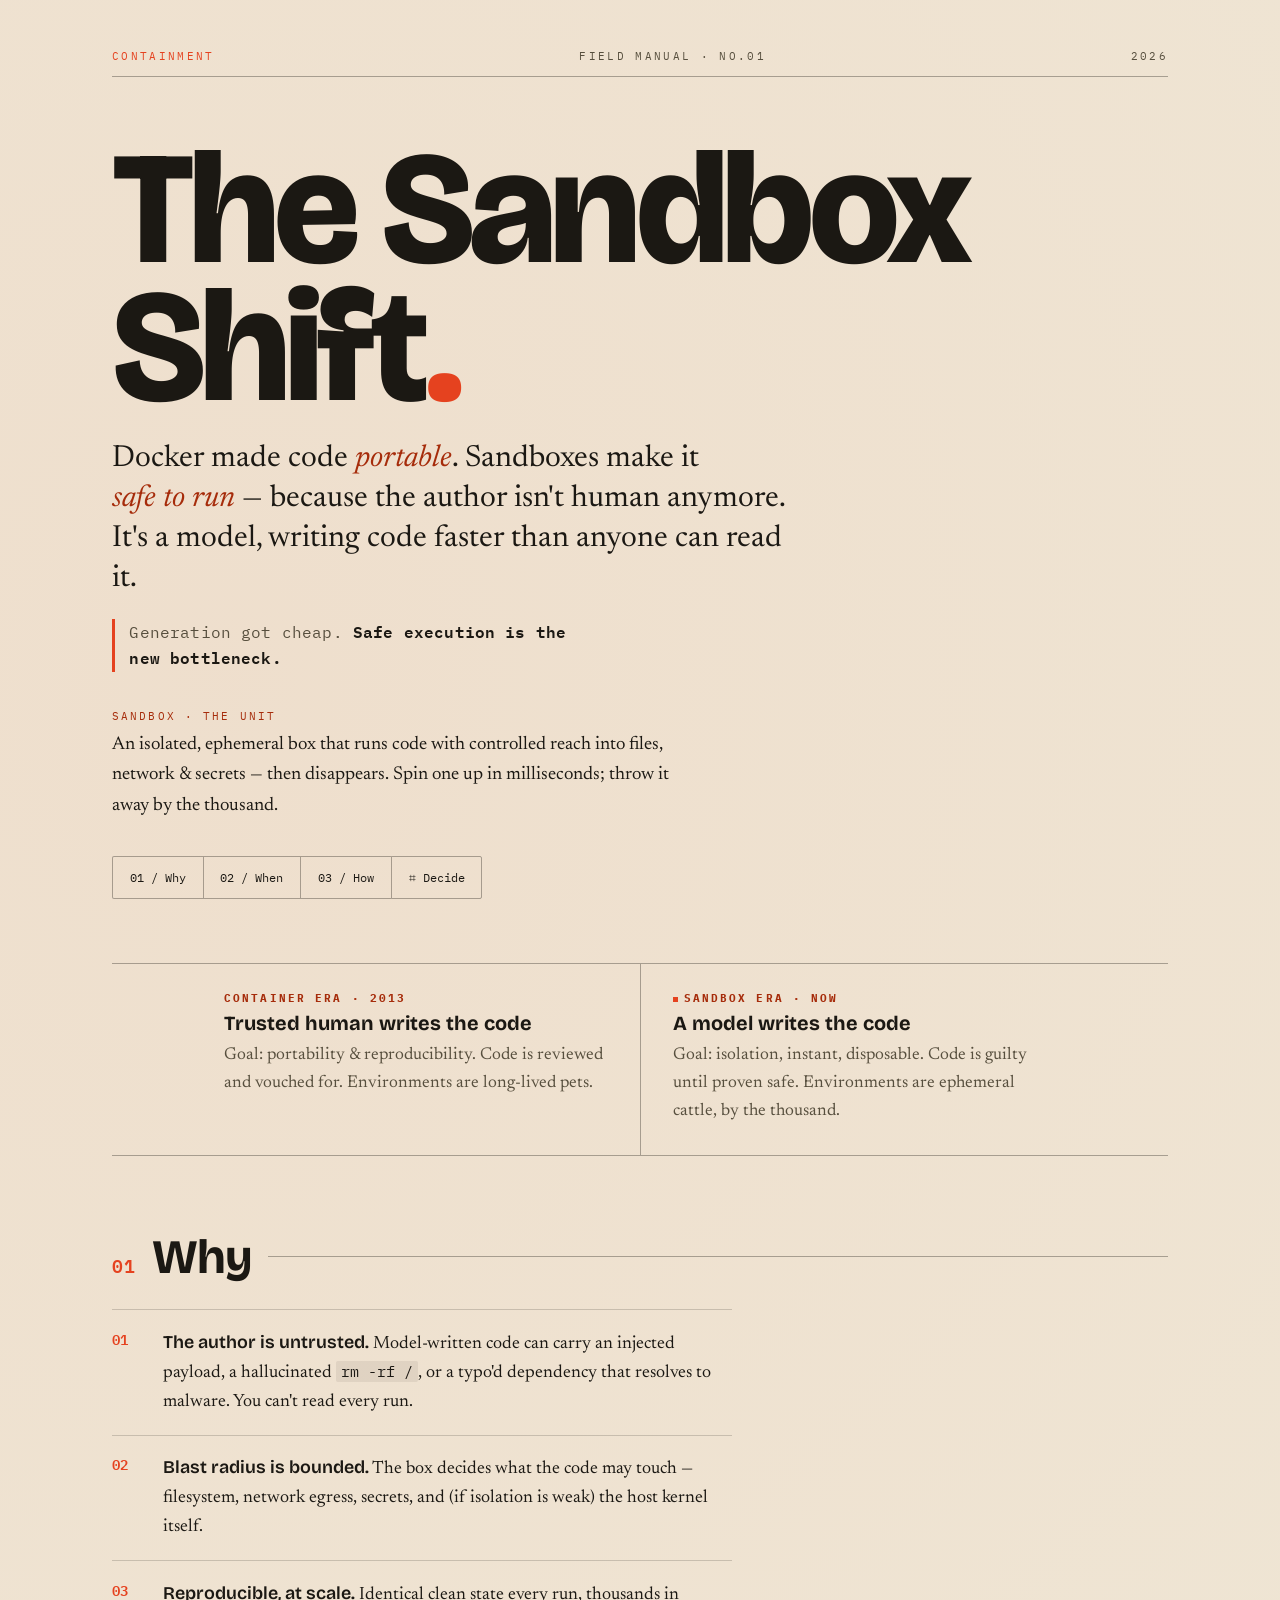
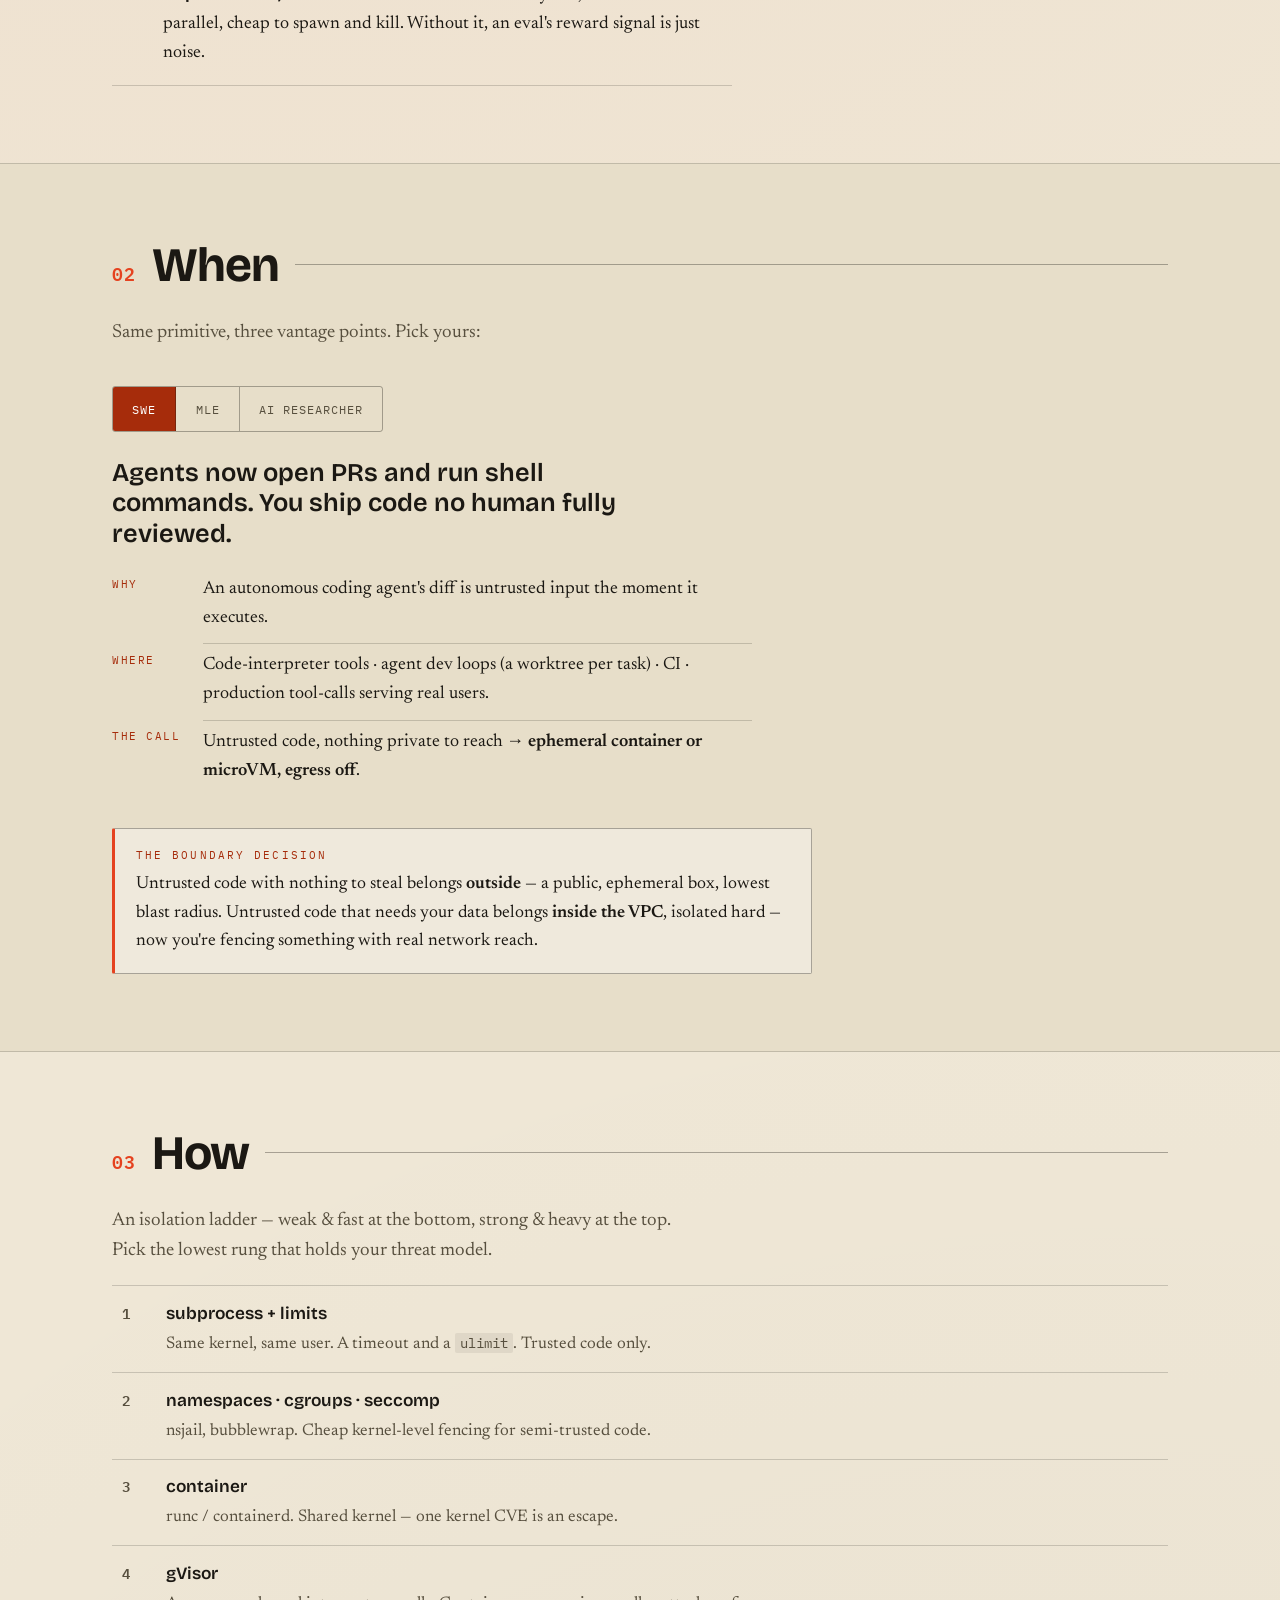
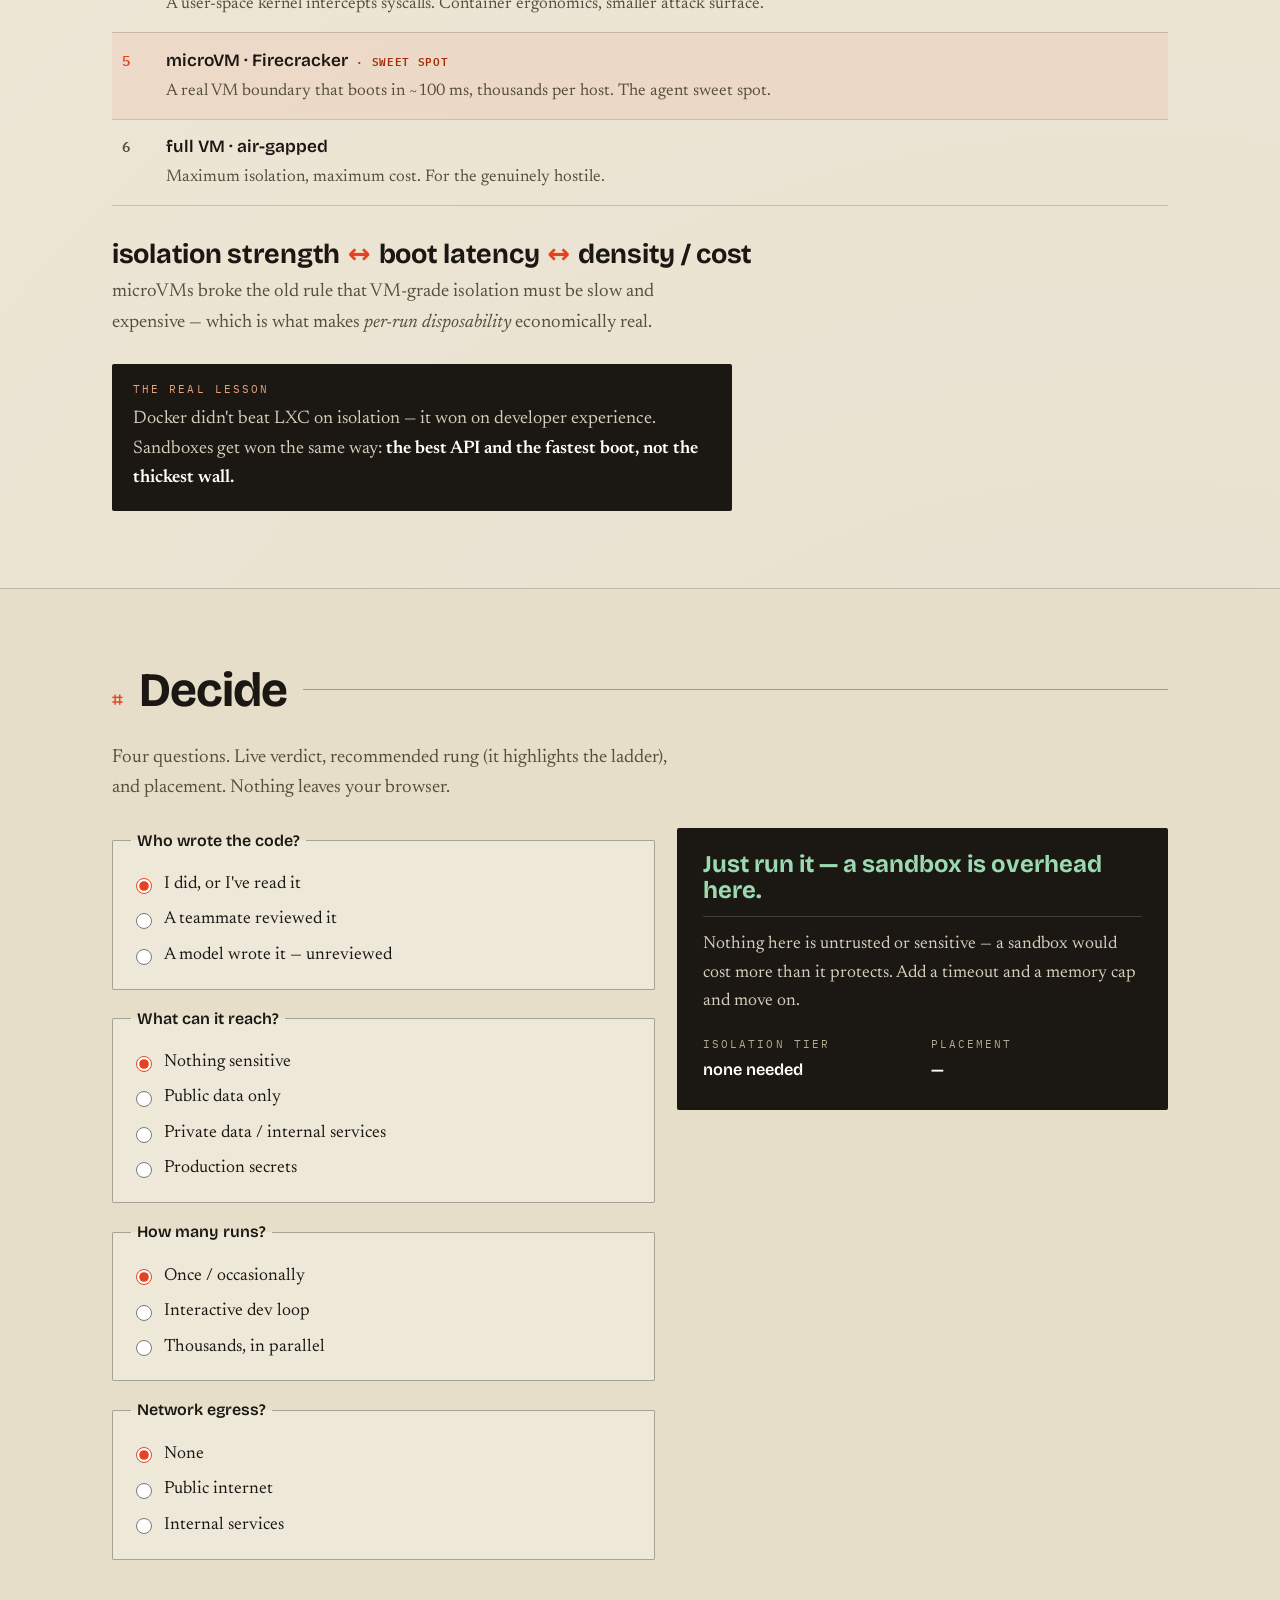
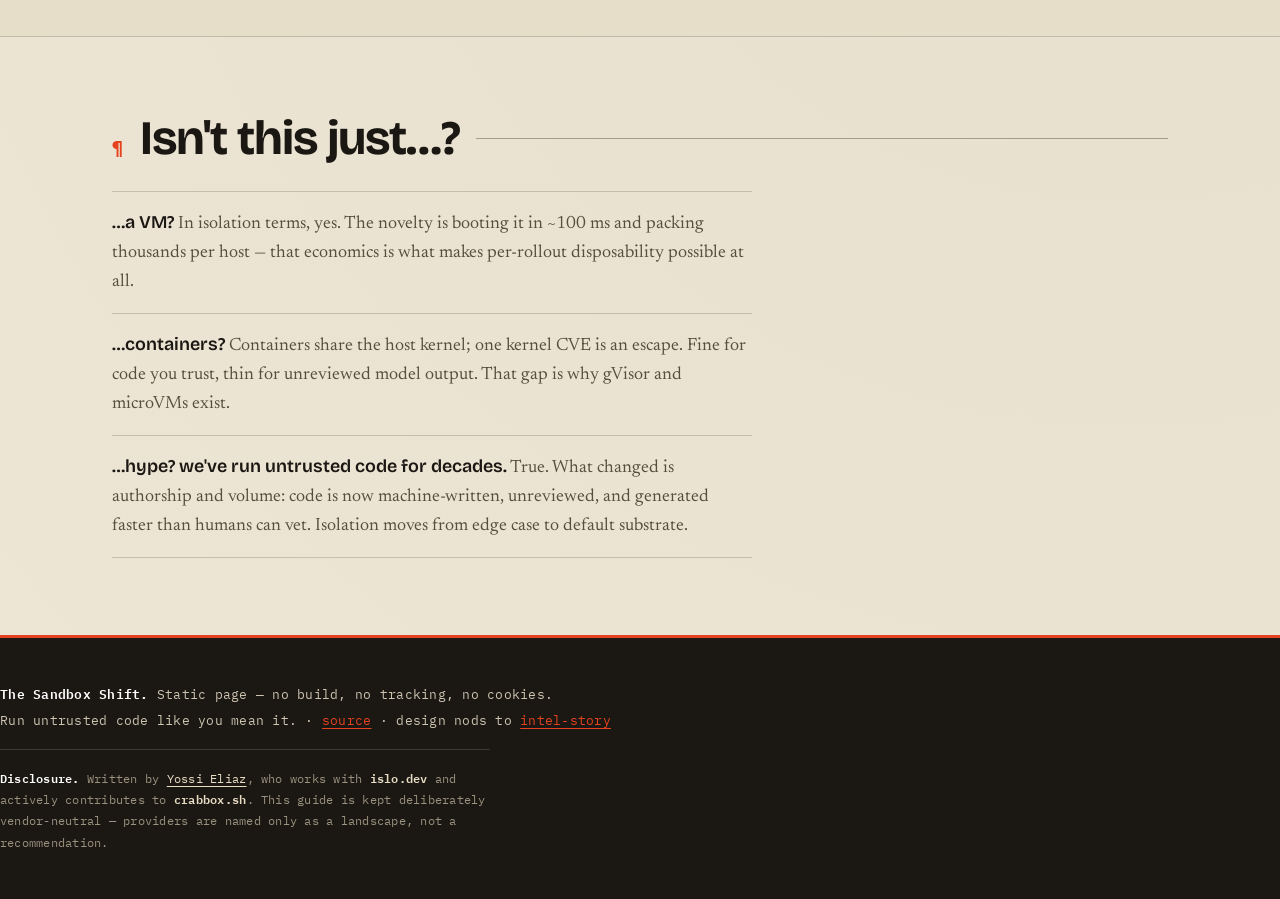
==== commit 1f8933ad: "Finish-line polish: define the primitive, a11y, SEO, and a real OG card Content (Docker-creator lens" ====
--- a/index.html
+++ b/index.html
@@ -8,20 +8,42 @@
   <meta name="color-scheme" content="light">
   <meta name="theme-color" content="#1a1712">
 
+  <link rel="canonical" href="https://zozo123.github.io/sandboxes-why-how-when/">
+  <meta name="author" content="Yossi Eliaz">
+
   <meta property="og:type" content="article">
+  <meta property="og:url" content="https://zozo123.github.io/sandboxes-why-how-when/">
   <meta property="og:title" content="The Sandbox Shift — a field manual for running untrusted code">
   <meta property="og:description" content="Docker made code portable. Sandboxes make it safe to run. Why / when / how — for SWEs, MLEs & AI researchers, with an interactive decider.">
+  <meta property="og:image" content="https://zozo123.github.io/sandboxes-why-how-when/og.png">
+  <meta property="og:image:width" content="1200">
+  <meta property="og:image:height" content="630">
+  <meta property="og:image:alt" content="The Sandbox Shift — a field manual for running untrusted code.">
   <meta name="twitter:card" content="summary_large_image">
   <meta name="twitter:title" content="The Sandbox Shift">
   <meta name="twitter:description" content="Docker made code portable. Sandboxes make AI-written code safe to run.">
+  <meta name="twitter:image" content="https://zozo123.github.io/sandboxes-why-how-when/og.png">
 
   <link rel="icon" href="data:image/svg+xml,%3Csvg xmlns='http://www.w3.org/2000/svg' viewBox='0 0 64 64'%3E%3Crect width='64' height='64' fill='%231a1712'/%3E%3Crect x='13' y='13' width='38' height='38' fill='none' stroke='%23e5421f' stroke-width='4' stroke-dasharray='8 5'/%3E%3Crect x='27' y='27' width='10' height='10' fill='%23e5421f'/%3E%3C/svg%3E">
 
   <link rel="preconnect" href="https://fonts.googleapis.com">
   <link rel="preconnect" href="https://fonts.gstatic.com" crossorigin>
-  <link href="https://fonts.googleapis.com/css2?family=Bricolage+Grotesque:opsz,wght@12..96,600;12..96,700;12..96,800&family=IBM+Plex+Mono:wght@400;500;600&family=Newsreader:ital,opsz,wght@0,6..72,400;0,6..72,500;1,6..72,400&display=swap" rel="stylesheet">
+  <link href="https://fonts.googleapis.com/css2?family=Bricolage+Grotesque:opsz,wght@12..96,600;12..96,700;12..96,800&family=IBM+Plex+Mono:wght@400;600&family=Newsreader:ital,opsz,wght@0,6..72,400;0,6..72,600;1,6..72,400&display=swap" rel="stylesheet">
 
   <link rel="stylesheet" href="styles.css">
+
+  <script type="application/ld+json">
+  {
+    "@context": "https://schema.org",
+    "@type": "TechArticle",
+    "headline": "The Sandbox Shift",
+    "description": "Docker made code portable. Sandboxes make AI-written code safe to run. A field manual on why, when and how to use execution sandboxes.",
+    "url": "https://zozo123.github.io/sandboxes-why-how-when/",
+    "image": "https://zozo123.github.io/sandboxes-why-how-when/og.png",
+    "datePublished": "2026-06-01",
+    "author": { "@type": "Person", "name": "Yossi Eliaz", "url": "https://www.linkedin.com/in/yossi-eliaz" }
+  }
+  </script>
 </head>
 <body>
 <a class="skip" href="#why">Skip to content</a>
@@ -35,7 +57,8 @@
     because the author isn't human anymore. It's a model, writing code faster than anyone can read it.
   </p>
   <p class="claim load" style="--d:.3s">Generation got cheap. <strong>Safe execution is the new bottleneck.</strong></p>
-  <nav class="jump load" style="--d:.42s" aria-label="Sections">
+  <p class="def load" style="--d:.4s"><span class="mk">sandbox · the unit</span>An isolated, ephemeral box that runs code with controlled reach into files, network &amp; secrets — then disappears. Spin one up in milliseconds; throw it away by the thousand.</p>
+  <nav class="jump load" style="--d:.5s" aria-label="Sections">
     <a href="#why">01 / Why</a><a href="#when">02 / When</a><a href="#how">03 / How</a><a href="#decide">⌗ Decide</a>
   </nav>
 </header>
@@ -70,14 +93,14 @@
   <p class="lead reveal">Same primitive, three vantage points. Pick yours:</p>
 
   <div class="seg reveal" role="tablist" aria-label="Audience">
-    <button role="tab" aria-selected="true"  data-p="swe">SWE</button>
-    <button role="tab" aria-selected="false" data-p="mle">MLE</button>
-    <button role="tab" aria-selected="false" data-p="res">AI Researcher</button>
+    <button id="tab-swe" role="tab" aria-selected="true"  aria-controls="panel-swe" data-p="swe">SWE</button>
+    <button id="tab-mle" role="tab" aria-selected="false" aria-controls="panel-mle" tabindex="-1" data-p="mle">MLE</button>
+    <button id="tab-res" role="tab" aria-selected="false" aria-controls="panel-res" tabindex="-1" data-p="res">AI Researcher</button>
   </div>
 
   <div class="persona reveal" id="persona">
     <!-- SWE -->
-    <article data-p="swe" class="on">
+    <article id="panel-swe" role="tabpanel" aria-labelledby="tab-swe" tabindex="0" data-p="swe" class="on">
       <p class="p-lede">Agents now open PRs and run shell commands. You ship code no human fully reviewed.</p>
       <dl>
         <dt>Why</dt><dd>An autonomous coding agent's diff is untrusted input the moment it executes.</dd>
@@ -86,7 +109,7 @@
       </dl>
     </article>
     <!-- MLE -->
-    <article data-p="mle">
+    <article id="panel-mle" role="tabpanel" aria-labelledby="tab-mle" tabindex="0" data-p="mle">
       <p class="p-lede">Model-generated code and SQL run against real datasets and pipelines.</p>
       <dl>
         <dt>Why</dt><dd>The generated step touches data you actually care about — and might exfiltrate or corrupt it.</dd>
@@ -95,7 +118,7 @@
       </dl>
     </article>
     <!-- Researcher -->
-    <article data-p="res">
+    <article id="panel-res" role="tabpanel" aria-labelledby="tab-res" tabindex="0" data-p="res">
       <p class="p-lede">Every rollout and every eval runs untrusted code — thousands at once — and the reward must be reproducible.</p>
       <dl>
         <dt>Why</dt><dd>RL and evals <i>are</i> untrusted execution at scale; dirty state silently poisons the signal.</dd>
@@ -126,6 +149,7 @@
 
   <p class="tradeoff reveal">isolation strength<span>↔</span>boot latency<span>↔</span>density / cost</p>
   <p class="lead reveal" style="margin-top:.4rem">microVMs broke the old rule that VM-grade isolation must be slow and expensive — which is what makes <i>per-run disposability</i> economically real.</p>
+  <p class="kicker reveal"><span class="mk">the real lesson</span>Docker didn't beat LXC on isolation — it won on developer experience. Sandboxes get won the same way: <strong>the best API and the fastest boot, not the thickest wall.</strong></p>
 </section>
 
 <!-- ============ DECIDER ============ -->
@@ -134,7 +158,7 @@
   <p class="lead reveal">Four questions. Live verdict, recommended rung (it highlights the ladder), and placement. Nothing leaves your browser.</p>
 
   <div class="decider reveal">
-    <form id="d-form" class="d-form">
+    <form id="d-form" class="d-form" aria-label="Do you need a sandbox?">
       <fieldset class="q"><legend>Who wrote the code?</legend>
         <label><input type="radio" name="author" value="0" checked> I did, or I've read it</label>
         <label><input type="radio" name="author" value="1"> A teammate reviewed it</label>
--- a/styles.css
+++ b/styles.css
@@ -8,9 +8,9 @@
   --paper:   #efe7d6;   /* warm bone */
   --paper-2: #e7dec9;   /* inset / alt */
   --ink:     #1b1813;
-  --ink-2:   #6a6253;   /* muted */
-  --hot:     #e5421f;   /* vermillion */
-  --hot-2:   #b9320e;
+  --ink-2:   #574f3e;   /* muted — darkened for AA contrast on bone */
+  --hot:     #e5421f;   /* vermillion (decorative / large only) */
+  --hot-2:   #a62c0b;   /* darker vermillion for small text & labels (AA) */
   --rule:    rgba(27,24,19,.18);
   --rule-2:  rgba(27,24,19,.34);
 
@@ -62,7 +62,11 @@
   color: var(--hot-2);
   margin-right: .6rem;
 }
-.mk.hot { color: var(--hot); }
+.mk.hot { color: var(--hot-2); }
+
+/* visible keyboard focus everywhere */
+:focus-visible { outline: 2px solid var(--hot); outline-offset: 2px; border-radius: 1px; }
+.d-out :focus-visible, .foot :focus-visible { outline-color: #ff7a5c; }
 
 /* ---------- layout primitives ---------- */
 .mast, .sec, .foot, .strip { padding-inline: var(--pad); }
@@ -98,9 +102,11 @@
   color: var(--ink-2);
 }
 .claim strong { color: var(--ink); }
+.def { max-width: 56ch; margin: 0 0 2.2rem; font-size: 1.04em; color: var(--ink); }
+.def .mk { display: block; margin-bottom: .35rem; }
 .jump { display: flex; flex-wrap: wrap; gap: 0; font-family: var(--mono); font-size: .78rem; }
 .jump a {
-  text-decoration: none; color: var(--ink); padding: .5rem .9rem;
+  text-decoration: none; color: var(--ink); padding: .65rem 1.05rem;
   border: 1px solid var(--rule-2); border-right-width: 0;
   transition: background .15s, color .15s;
 }
@@ -121,6 +127,8 @@
 }
 .tn-h { font-family: var(--display); font-weight: 700; font-size: 1.25rem; margin: 0 0 .5rem; line-height: 1.1; }
 .tn-h .mk { display: block; margin: 0 0 .5rem; }
+.tn.now .tn-h .mk::before { content: ""; display: inline-block; width: .5em; height: .5em;
+  background: var(--hot); margin-right: .5em; }
 .tn p:last-child { margin: 0; color: var(--ink-2); font-size: .96em; }
 
 /* ============ SECTION HEADER ============ */
@@ -156,10 +164,10 @@
 .seg button {
   font-family: var(--mono); font-size: .78rem; letter-spacing: .08em; text-transform: uppercase;
   background: transparent; color: var(--ink-2); border: 0; border-right: 1px solid var(--rule-2);
-  padding: .6rem 1.1rem; cursor: pointer; transition: background .15s, color .15s;
+  padding: .75rem 1.2rem; min-height: 44px; cursor: pointer; transition: background .15s, color .15s;
 }
 .seg button:last-child { border-right: 0; }
-.seg button[aria-selected="true"] { background: var(--hot); color: #fff; }
+.seg button[aria-selected="true"] { background: var(--hot-2); color: #fff; }
 .seg button:hover:not([aria-selected="true"]) { background: rgba(27,24,19,.06); color: var(--ink); }
 
 .persona article { display: none; }
@@ -195,7 +203,7 @@
 .ladder .d { grid-column: 2; color: var(--ink-2); font-size: .94em; }
 .ladder li.sweet { background: rgba(229,66,31,.07); }
 .ladder li.sweet::before { color: var(--hot); }
-.ladder li.sweet .rung::after { content: "· sweet spot"; color: var(--hot); font-family: var(--mono);
+.ladder li.sweet .rung::after { content: "· sweet spot"; color: var(--hot-2); font-family: var(--mono);
   font-size: .68rem; letter-spacing: .06em; margin-left: .5rem; text-transform: uppercase; }
 /* live highlight from the decider */
 .ladder li.pick { background: var(--ink); color: var(--paper); }
@@ -208,6 +216,10 @@
   font-size: clamp(1.1rem, 3vw, 1.7rem); margin: 1.4rem 0 0; line-height: 1.2;
 }
 .tradeoff span { color: var(--hot); margin: 0 .5rem; font-weight: 600; }
+.kicker { max-width: 62ch; margin: 1.6rem 0 0; padding: 1.1rem 1.3rem; background: var(--ink);
+  color: #d6cdbb; border-radius: 2px; font-size: 1.02em; }
+.kicker .mk { display: block; color: #e8a07f; margin-bottom: .4rem; }
+.kicker strong { color: #fff; font-weight: 600; }
 
 /* ============ DECIDER ============ */
 .decider { display: grid; gap: 1.4rem; margin-top: 1.5rem; }
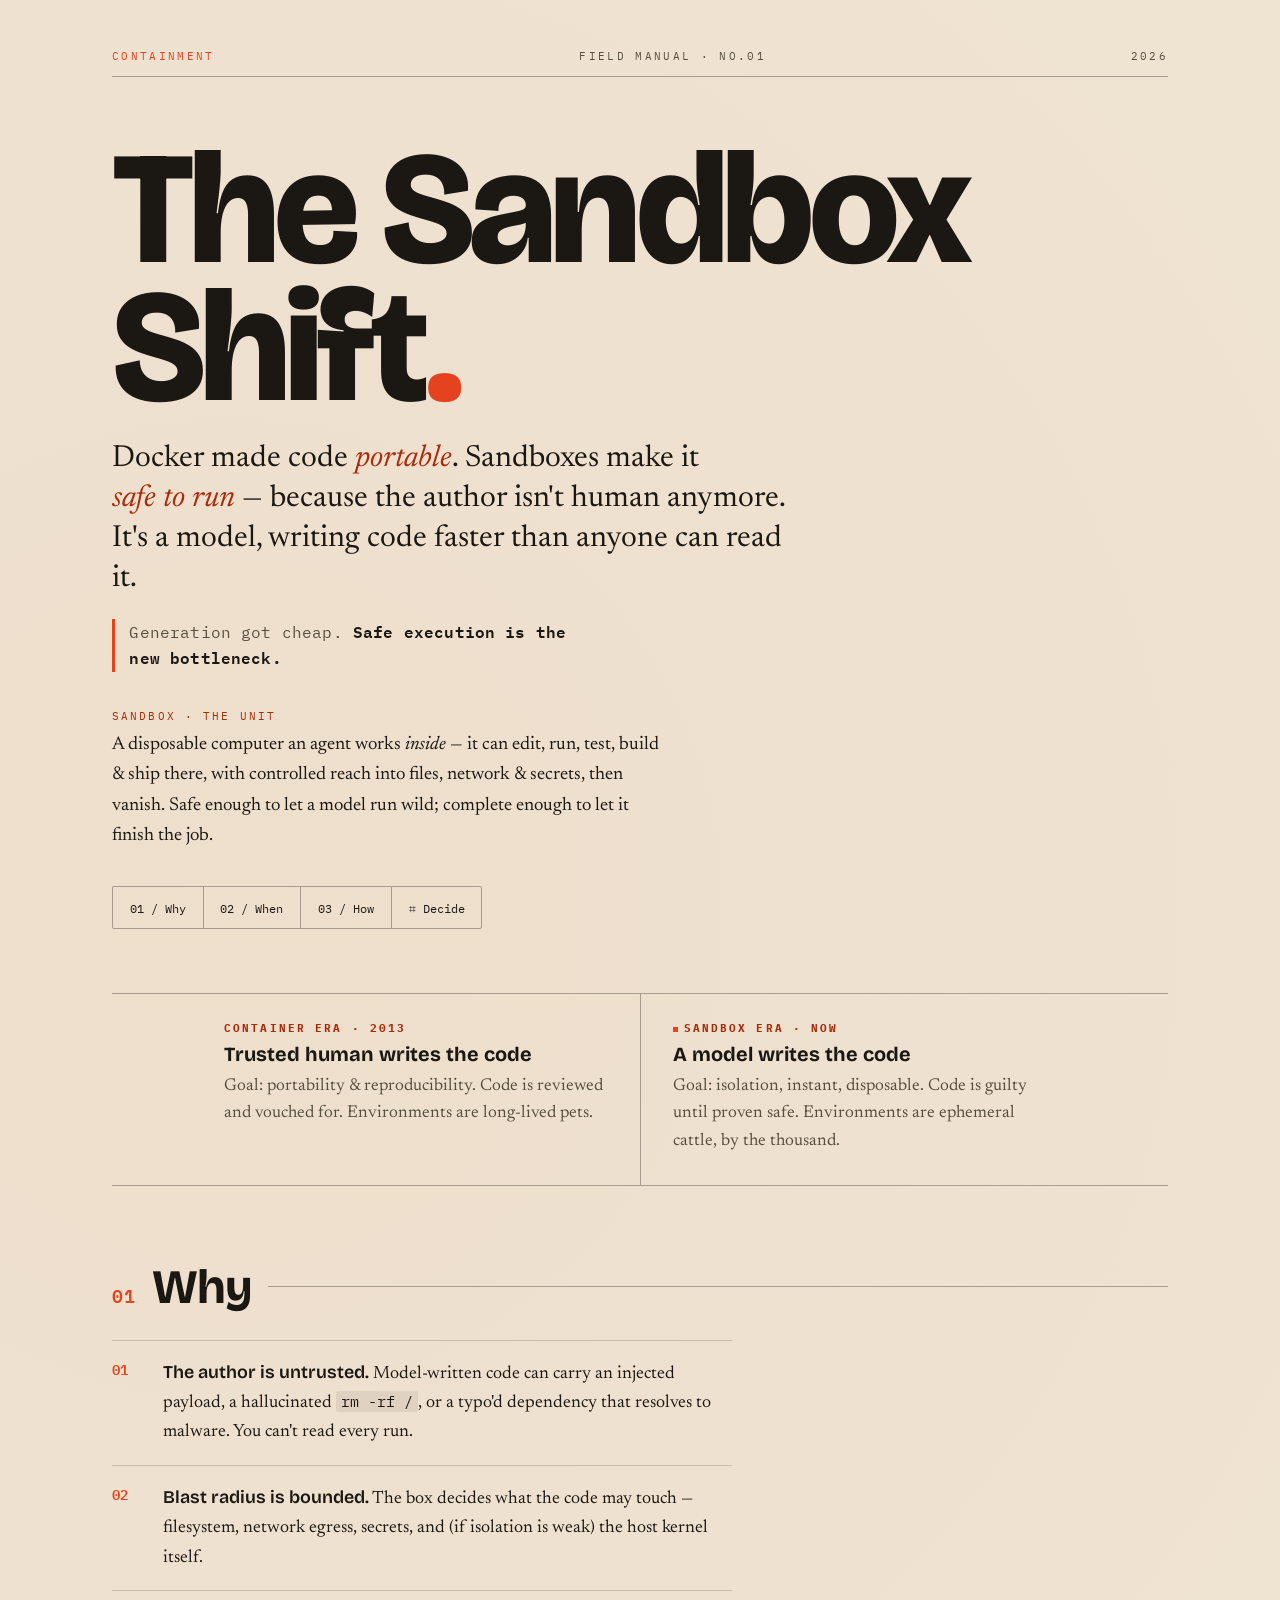
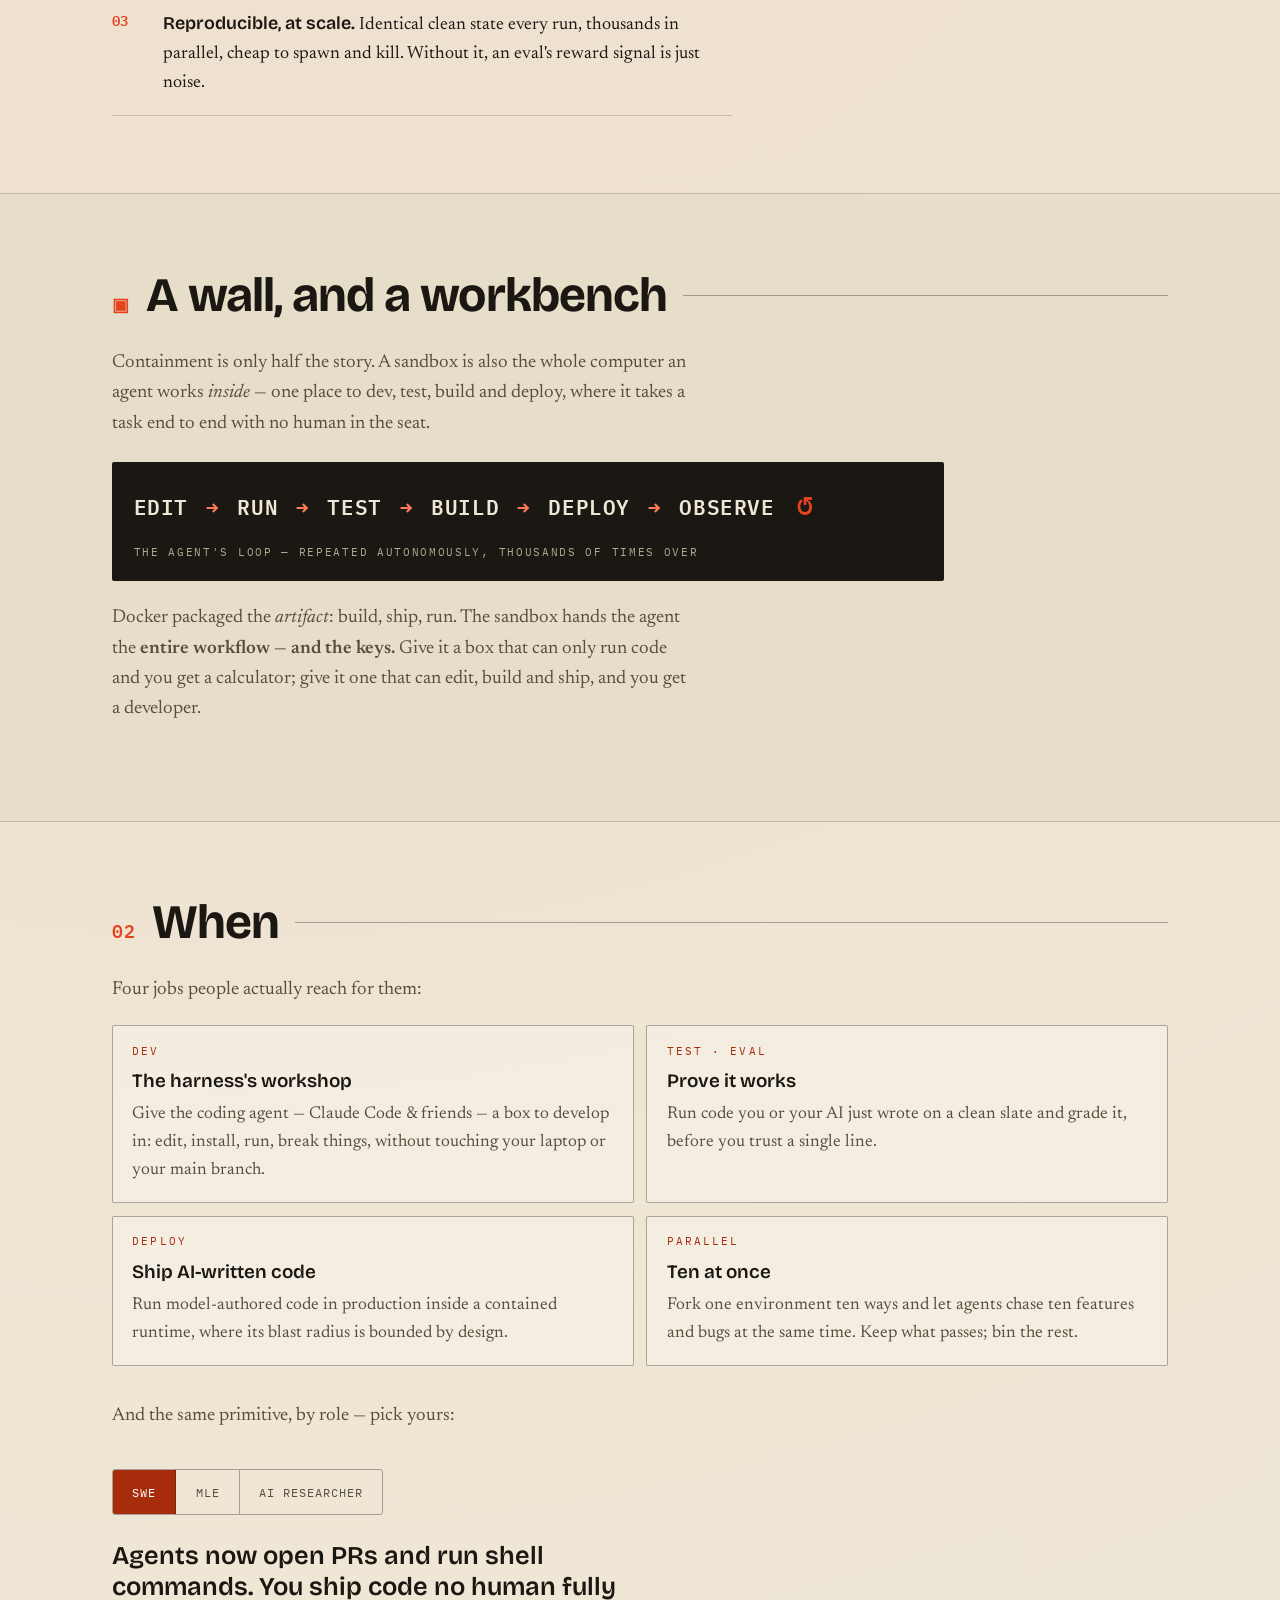
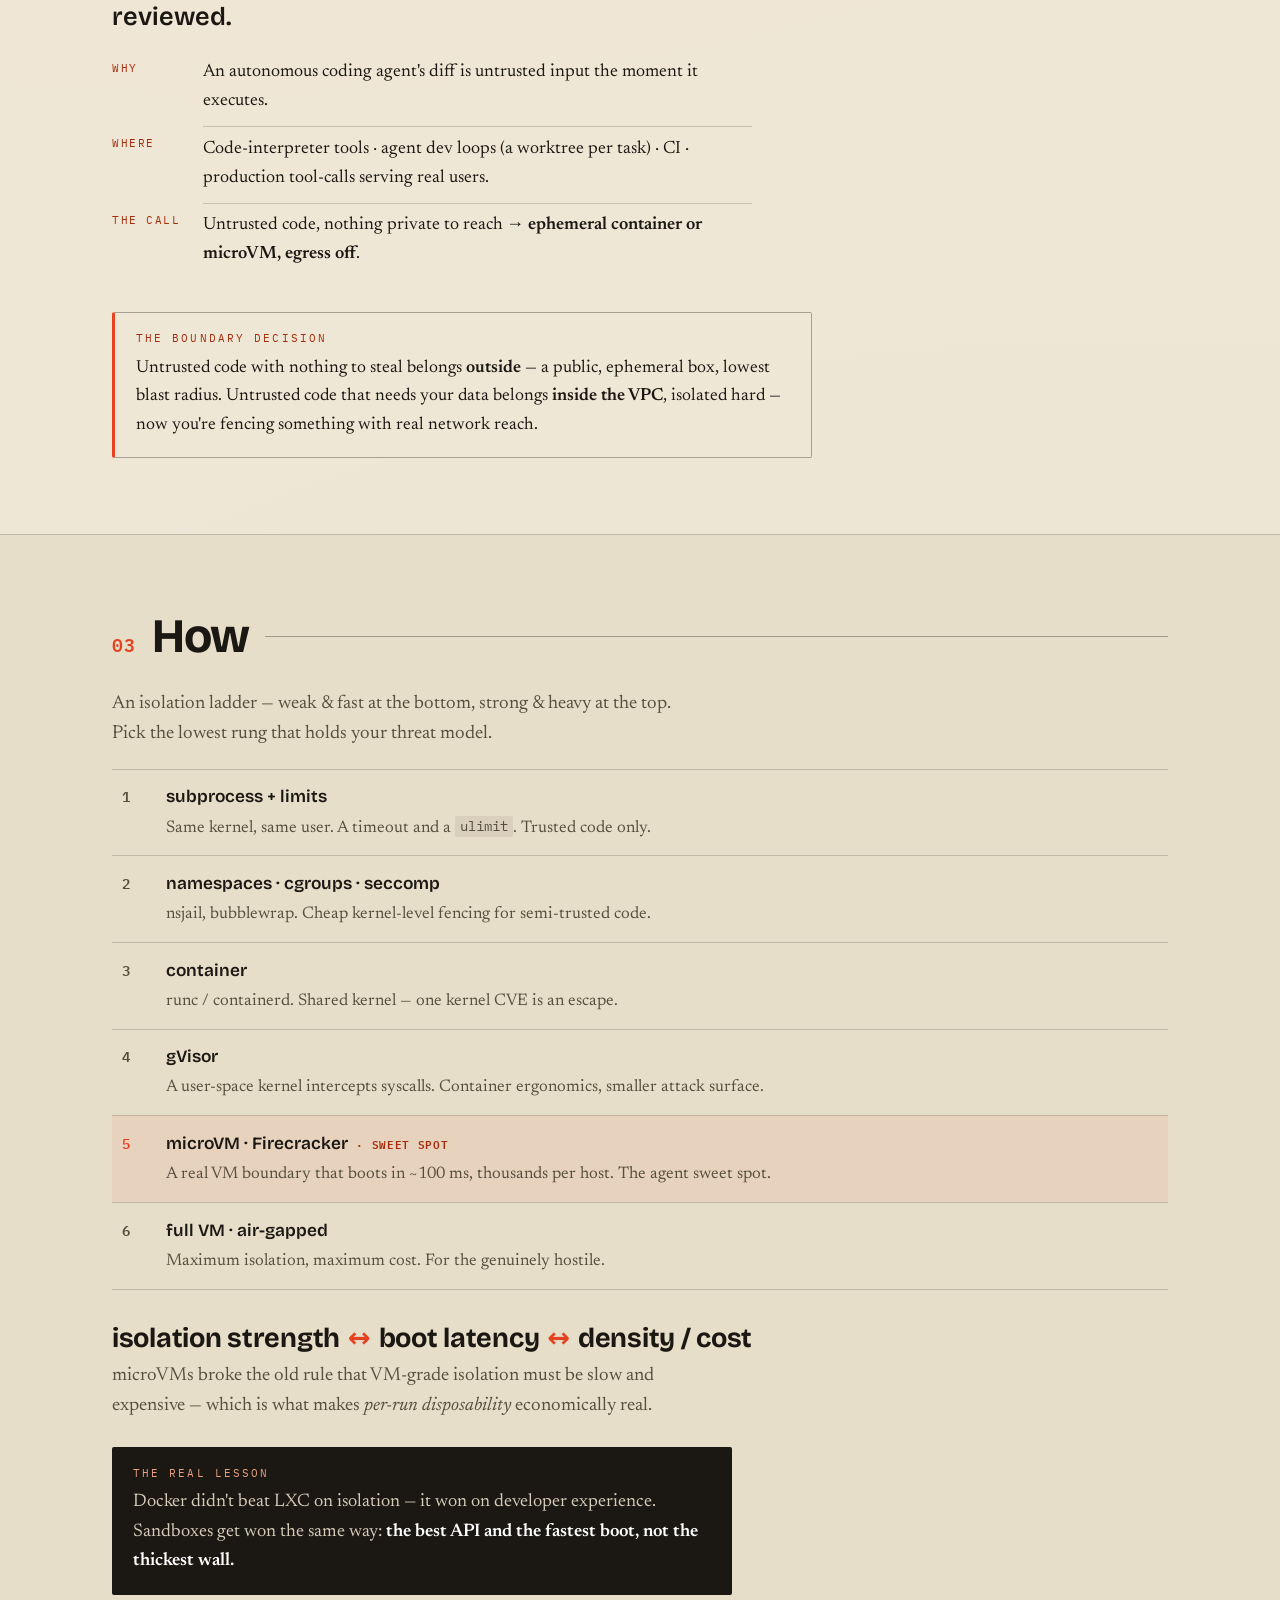
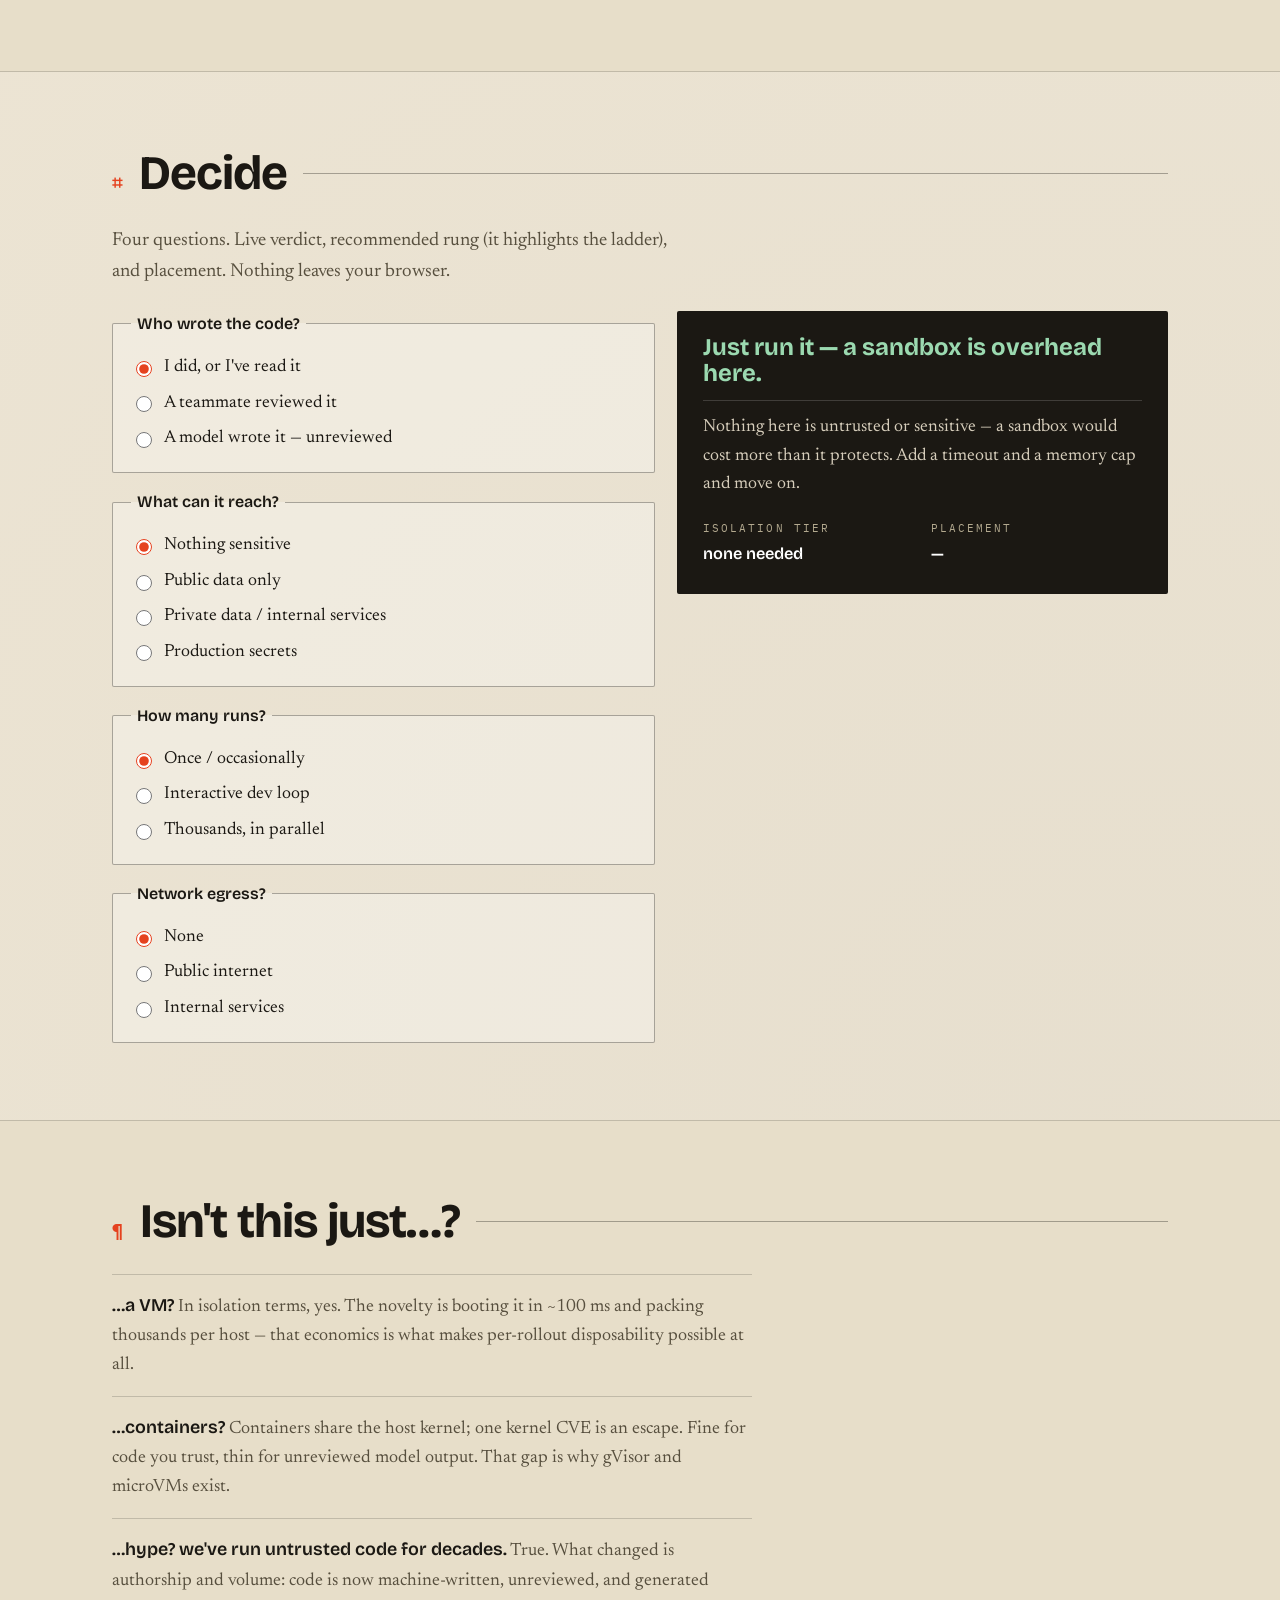
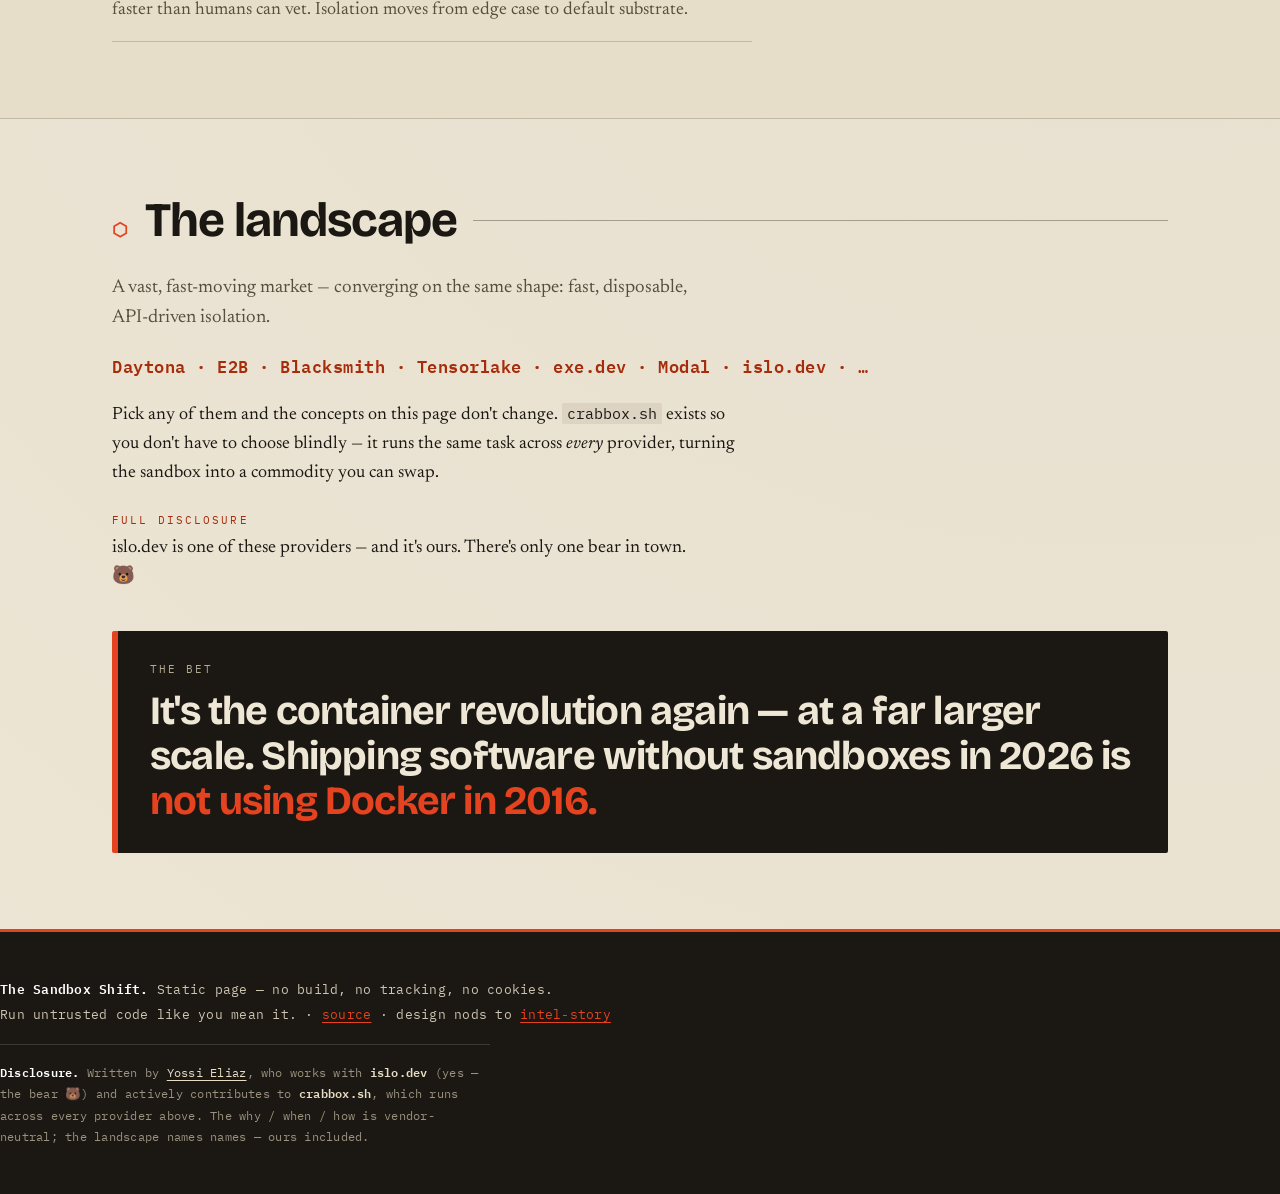
==== commit aa16914f: "Broaden thesis: not just a wall — a workbench; add use cases + landscape - New "A wall, and a workbe" ====
--- a/index.html
+++ b/index.html
@@ -4,7 +4,7 @@
   <meta charset="utf-8">
   <meta name="viewport" content="width=device-width, initial-scale=1">
   <title>The Sandbox Shift — a field manual for running untrusted code</title>
-  <meta name="description" content="Docker made code portable. Sandboxes make it safe to run — because the author isn't human anymore. A concise field manual on why, when & how to use execution sandboxes, for SWEs, MLEs, and AI researchers. With an interactive decider.">
+  <meta name="description" content="Docker made code portable. Sandboxes make AI-written code safe to run — and give an agent a whole computer to dev, test, build and ship in, end to end. A concise field manual on why, when & how, for SWEs, MLEs and AI researchers, with an interactive decider.">
   <meta name="color-scheme" content="light">
   <meta name="theme-color" content="#1a1712">
 
@@ -14,7 +14,7 @@
   <meta property="og:type" content="article">
   <meta property="og:url" content="https://zozo123.github.io/sandboxes-why-how-when/">
   <meta property="og:title" content="The Sandbox Shift — a field manual for running untrusted code">
-  <meta property="og:description" content="Docker made code portable. Sandboxes make it safe to run. Why / when / how — for SWEs, MLEs & AI researchers, with an interactive decider.">
+  <meta property="og:description" content="Docker made code portable. Sandboxes make AI code safe to run — and let an agent dev, test, build and ship end to end. Why / when / how, with an interactive decider.">
   <meta property="og:image" content="https://zozo123.github.io/sandboxes-why-how-when/og.png">
   <meta property="og:image:width" content="1200">
   <meta property="og:image:height" content="630">
@@ -37,7 +37,7 @@
     "@context": "https://schema.org",
     "@type": "TechArticle",
     "headline": "The Sandbox Shift",
-    "description": "Docker made code portable. Sandboxes make AI-written code safe to run. A field manual on why, when and how to use execution sandboxes.",
+    "description": "Docker made code portable. Sandboxes make AI-written code safe to run — and give an agent a whole computer to build in, end to end. A field manual on why, when and how.",
     "url": "https://zozo123.github.io/sandboxes-why-how-when/",
     "image": "https://zozo123.github.io/sandboxes-why-how-when/og.png",
     "datePublished": "2026-06-01",
@@ -57,7 +57,7 @@
     because the author isn't human anymore. It's a model, writing code faster than anyone can read it.
   </p>
   <p class="claim load" style="--d:.3s">Generation got cheap. <strong>Safe execution is the new bottleneck.</strong></p>
-  <p class="def load" style="--d:.4s"><span class="mk">sandbox · the unit</span>An isolated, ephemeral box that runs code with controlled reach into files, network &amp; secrets — then disappears. Spin one up in milliseconds; throw it away by the thousand.</p>
+  <p class="def load" style="--d:.4s"><span class="mk">sandbox · the unit</span>A disposable computer an agent works <i>inside</i> — it can edit, run, test, build &amp; ship there, with controlled reach into files, network &amp; secrets, then vanish. Safe enough to let a model run wild; complete enough to let it finish the job.</p>
   <nav class="jump load" style="--d:.5s" aria-label="Sections">
     <a href="#why">01 / Why</a><a href="#when">02 / When</a><a href="#how">03 / How</a><a href="#decide">⌗ Decide</a>
   </nav>
@@ -87,10 +87,25 @@
   </ol>
 </section>
 
+<!-- ============ WALL & WORKBENCH ============ -->
+<section class="sec alt">
+  <header class="sec-h reveal"><span class="idx">▣</span><h2>A wall, and a workbench</h2><span class="sec-line"></span></header>
+  <p class="lead reveal">Containment is only half the story. A sandbox is also the whole computer an agent works <i>inside</i> — one place to dev, test, build and deploy, where it takes a task end to end with no human in the seat.</p>
+  <p class="loop reveal">edit <i>→</i> run <i>→</i> test <i>→</i> build <i>→</i> deploy <i>→</i> observe <b>↺</b><span class="loop-note">the agent's loop — repeated autonomously, thousands of times over</span></p>
+  <p class="lead reveal" style="margin-top:1.2rem">Docker packaged the <i>artifact</i>: build, ship, run. The sandbox hands the agent the <strong>entire workflow — and the keys.</strong> Give it a box that can only run code and you get a calculator; give it one that can edit, build and ship, and you get a developer.</p>
+</section>
+
 <!-- ============ 02 WHEN ============ -->
-<section id="when" class="sec alt">
+<section id="when" class="sec">
   <header class="sec-h reveal"><span class="idx">02</span><h2>When</h2><span class="sec-line"></span></header>
-  <p class="lead reveal">Same primitive, three vantage points. Pick yours:</p>
+  <p class="lead reveal">Four jobs people actually reach for them:</p>
+  <ol class="uses reveal">
+    <li><span class="mk">dev</span><b>The harness's workshop</b>Give the coding agent — Claude Code &amp; friends — a box to develop in: edit, install, run, break things, without touching your laptop or your main branch.</li>
+    <li><span class="mk">test · eval</span><b>Prove it works</b>Run code you or your AI just wrote on a clean slate and grade it, before you trust a single line.</li>
+    <li><span class="mk">deploy</span><b>Ship AI-written code</b>Run model-authored code in production inside a contained runtime, where its blast radius is bounded by design.</li>
+    <li><span class="mk">parallel</span><b>Ten at once</b>Fork one environment ten ways and let agents chase ten features and bugs at the same time. Keep what passes; bin the rest.</li>
+  </ol>
+  <p class="lead reveal" style="margin-top:2.2rem">And the same primitive, by role — pick yours:</p>
 
   <div class="seg reveal" role="tablist" aria-label="Audience">
     <button id="tab-swe" role="tab" aria-selected="true"  aria-controls="panel-swe" data-p="swe">SWE</button>
@@ -134,7 +149,7 @@
 </section>
 
 <!-- ============ 03 HOW ============ -->
-<section id="how" class="sec">
+<section id="how" class="sec alt">
   <header class="sec-h reveal"><span class="idx">03</span><h2>How</h2><span class="sec-line"></span></header>
   <p class="lead reveal">An isolation ladder — weak &amp; fast at the bottom, strong &amp; heavy at the top. Pick the lowest rung that holds your threat model.</p>
 
@@ -153,7 +168,7 @@
 </section>
 
 <!-- ============ DECIDER ============ -->
-<section id="decide" class="sec alt">
+<section id="decide" class="sec">
   <header class="sec-h reveal"><span class="idx">⌗</span><h2>Decide</h2><span class="sec-line"></span></header>
   <p class="lead reveal">Four questions. Live verdict, recommended rung (it highlights the ladder), and placement. Nothing leaves your browser.</p>
 
@@ -195,7 +210,7 @@
 </section>
 
 <!-- ============ OBJECTIONS ============ -->
-<section class="sec ob">
+<section class="sec ob alt">
   <header class="sec-h reveal"><span class="idx">¶</span><h2>Isn't this just…?</h2><span class="sec-line"></span></header>
   <div class="obs">
     <p class="reveal"><b>…a VM?</b> In isolation terms, yes. The novelty is booting it in ~100&nbsp;ms and packing thousands per host — that economics is what makes per-rollout disposability possible at all.</p>
@@ -204,6 +219,20 @@
   </div>
 </section>
 
+<!-- ============ LANDSCAPE + CTA ============ -->
+<section id="landscape" class="sec">
+  <header class="sec-h reveal"><span class="idx">⬡</span><h2>The landscape</h2><span class="sec-line"></span></header>
+  <p class="lead reveal">A vast, fast-moving market — converging on the same shape: fast, disposable, API-driven isolation.</p>
+  <p class="land-tags reveal">Daytona · E2B · Blacksmith · Tensorlake · exe.dev · Modal · islo.dev · …</p>
+  <p class="reveal" style="max-width:64ch">Pick any of them and the concepts on this page don't change. <code>crabbox.sh</code> exists so you don't have to choose blindly — it runs the same task across <em>every</em> provider, turning the sandbox into a commodity you can swap.</p>
+  <p class="bear reveal"><span class="mk">full disclosure</span>islo.dev is one of these providers — and it's ours. There's only one bear in town. 🐻</p>
+
+  <div class="cta reveal">
+    <p class="cta-kick">the bet</p>
+    <p class="cta-big">It's the container revolution again — at a far larger scale. Shipping software without sandboxes in 2026 is <span>not using Docker in 2016.</span></p>
+  </div>
+</section>
+
 </main>
 
 <footer class="foot">
@@ -211,8 +240,9 @@
   <p>Run untrusted code like you mean it. · <a href="https://github.com/zozo123/sandboxes-why-how-when">source</a> · design nods to <a href="https://github.com/zozo123/intel-story">intel-story</a></p>
   <p class="disc">
     <b style="color:#fff">Disclosure.</b> Written by <a href="https://www.linkedin.com/in/yossi-eliaz">Yossi&nbsp;Eliaz</a>,
-    who works with <b style="color:#e8dcc4">islo.dev</b> and actively contributes to <b style="color:#e8dcc4">crabbox.sh</b>.
-    This guide is kept deliberately vendor-neutral — providers are named only as a landscape, not a recommendation.
+    who works with <b style="color:#e8dcc4">islo.dev</b> (yes — the bear&nbsp;🐻) and actively contributes to
+    <b style="color:#e8dcc4">crabbox.sh</b>, which runs across every provider above.
+    The why / when / how is vendor-neutral; the landscape names names — ours included.
   </p>
 </footer>
 
--- a/styles.css
+++ b/styles.css
@@ -221,6 +221,41 @@
 .kicker .mk { display: block; color: #e8a07f; margin-bottom: .4rem; }
 .kicker strong { color: #fff; font-weight: 600; }
 
+/* ============ WORKBENCH — agent loop ============ */
+.loop {
+  font-family: var(--mono); font-weight: 600; text-transform: uppercase;
+  font-size: clamp(.9rem, 2.3vw, 1.3rem); letter-spacing: .03em; line-height: 1.9;
+  background: var(--ink); color: var(--paper);
+  padding: 1.15rem 1.35rem; border-radius: 2px; margin: 1.4rem 0; max-width: 64ch;
+}
+.loop i { color: #ff7a5c; font-style: normal; margin: 0 .2em; }
+.loop b { color: var(--hot); font-size: 1.25em; margin-left: .35em; }
+.loop .loop-note { display: block; font-family: var(--mono); font-weight: 400; text-transform: uppercase;
+  font-size: .66rem; letter-spacing: .16em; color: #b3a98f; margin-top: .8rem; }
+
+/* ============ USE CASES ============ */
+.uses { list-style: none; counter-reset: u; margin: 1.2rem 0 0; padding: 0; display: grid; gap: .8rem; }
+@media (min-width: 720px){ .uses { grid-template-columns: 1fr 1fr; } }
+.uses li { border: 1px solid var(--rule-2); border-radius: 2px; padding: 1.05rem 1.2rem;
+  background: rgba(255,255,255,.32); color: var(--ink-2); font-size: .96em; }
+.uses .mk { display: block; margin-bottom: .4rem; }
+.uses b { display: block; font-family: var(--display); font-weight: 600; font-size: 1.18rem;
+  color: var(--ink); margin-bottom: .3rem; }
+
+/* ============ LANDSCAPE + CTA ============ */
+.land-tags { font-family: var(--mono); font-weight: 600; font-size: clamp(.9rem,2vw,1.05rem);
+  letter-spacing: .03em; color: var(--hot-2); margin: .4rem 0 1.3rem; }
+.bear { margin-top: 1.5rem; max-width: 60ch; font-size: 1.02em; }
+.bear .mk { display: block; margin-bottom: .3rem; }
+.cta { margin-top: 2.4rem; background: var(--ink); color: var(--paper); border-radius: 2px;
+  padding: 1.8rem 2rem; border-left: 6px solid var(--hot); }
+.cta p { margin: 0; }
+.cta-kick { font-family: var(--mono); text-transform: uppercase; letter-spacing: .18em;
+  font-size: .7rem; color: #b3a98f; margin-bottom: .7rem !important; }
+.cta-big { font-family: var(--display); font-weight: 700; letter-spacing: -.02em; line-height: 1.12;
+  font-size: clamp(1.45rem, 4vw, 2.5rem); }
+.cta-big span { color: var(--hot); }
+
 /* ============ DECIDER ============ */
 .decider { display: grid; gap: 1.4rem; margin-top: 1.5rem; }
 @media (min-width: 880px){ .decider { grid-template-columns: 1.05fr .95fr; align-items: start; } }
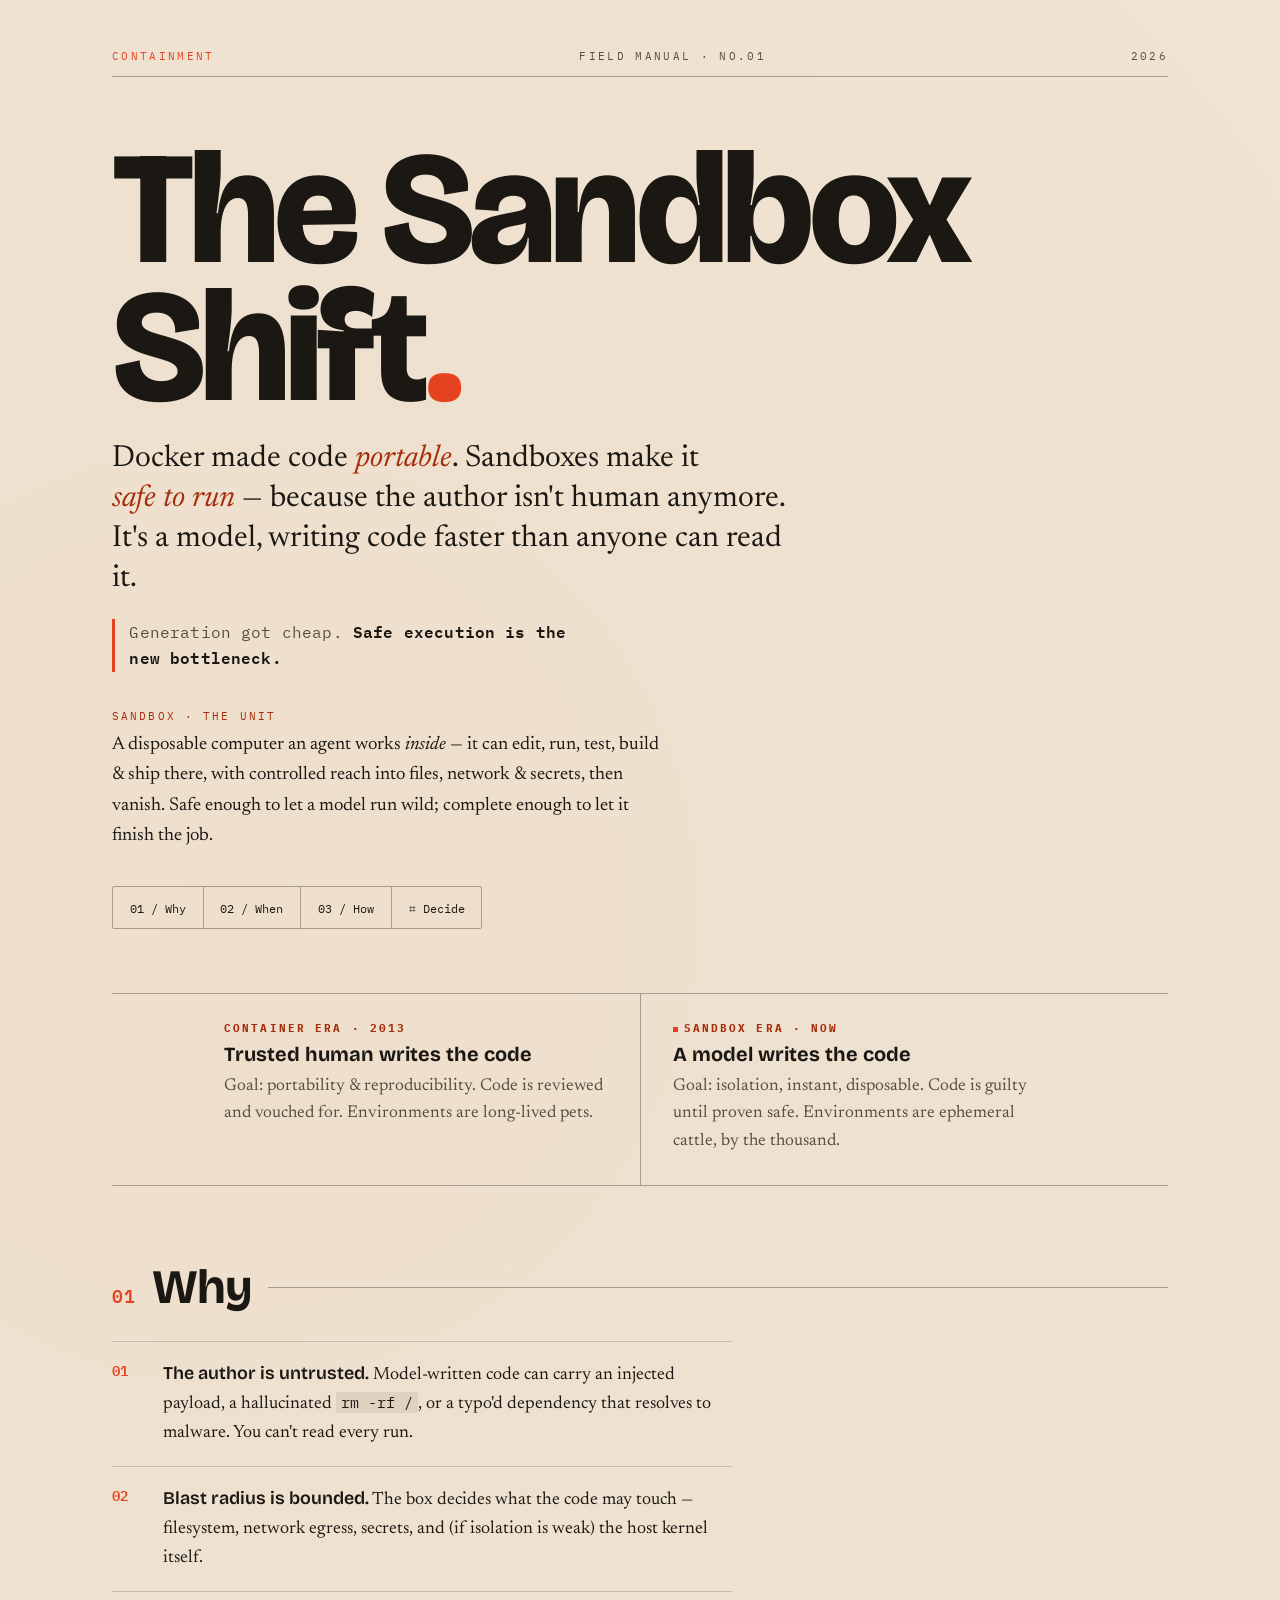
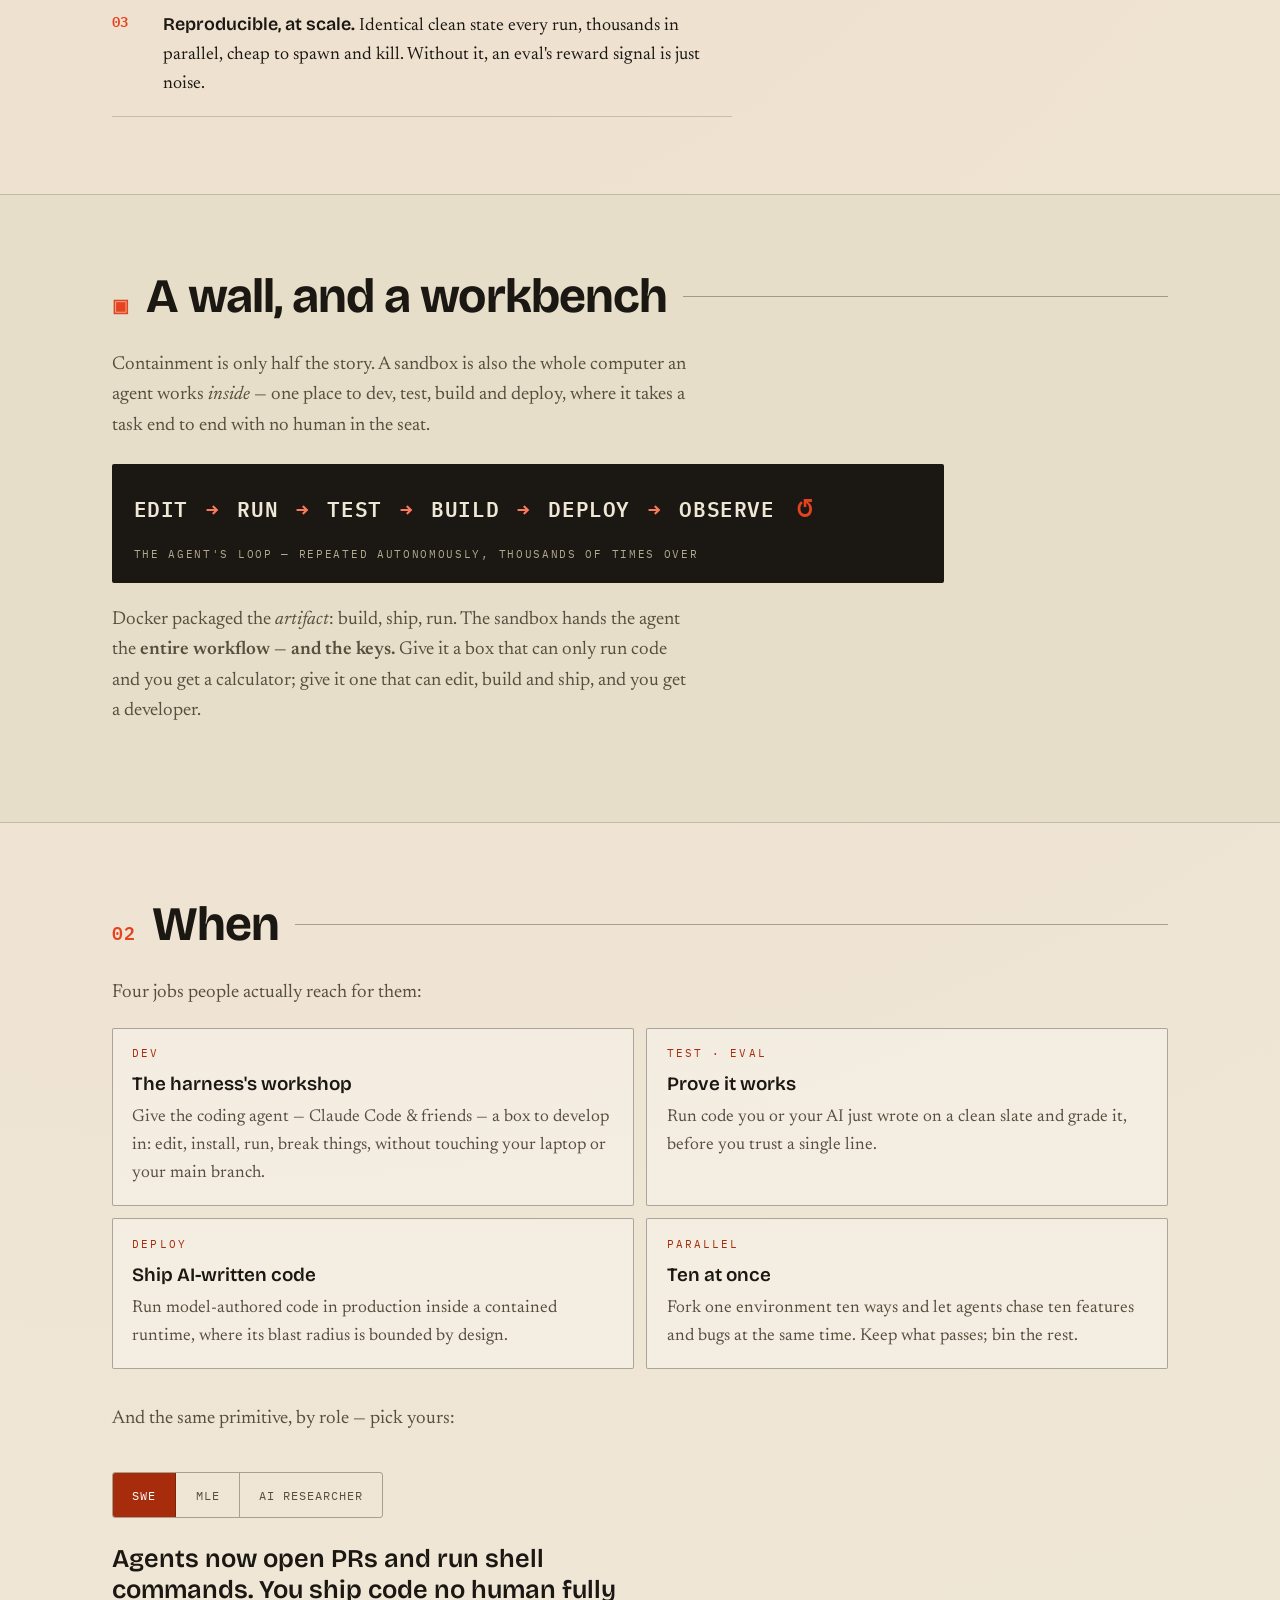
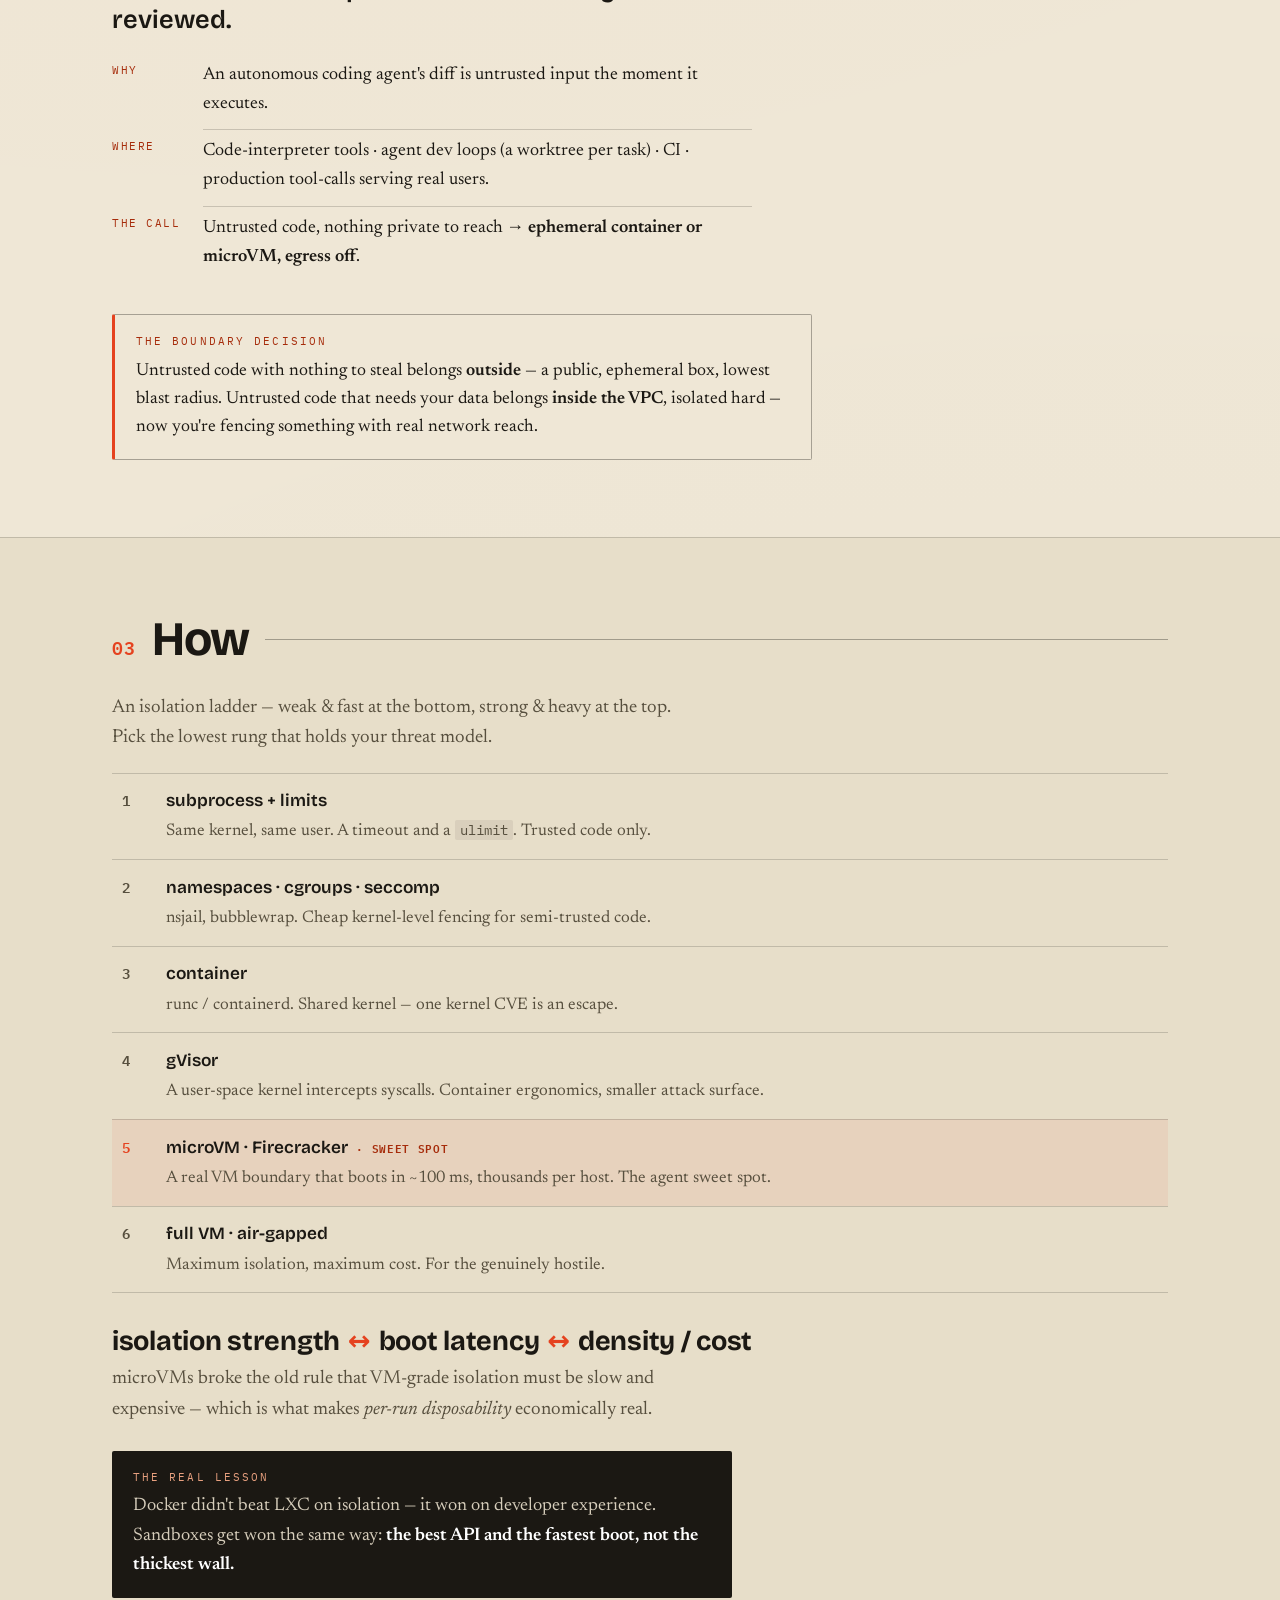
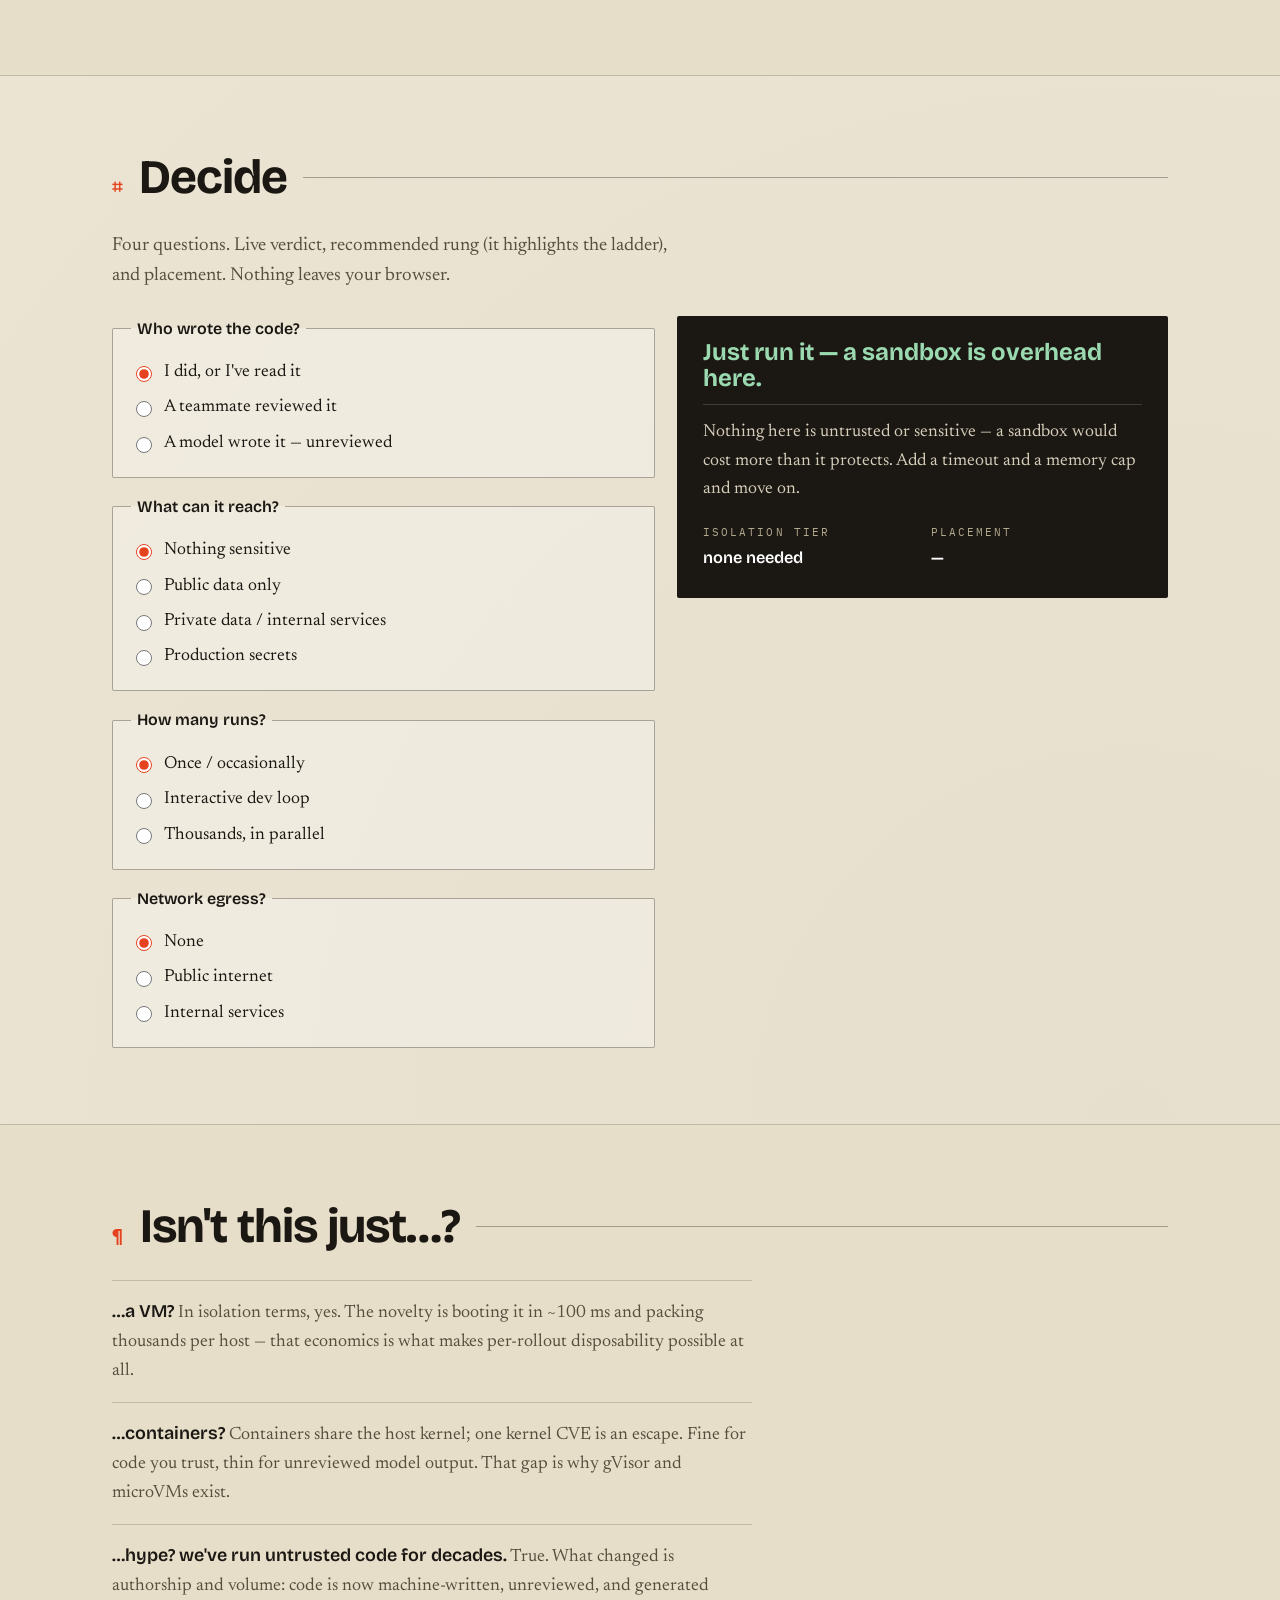
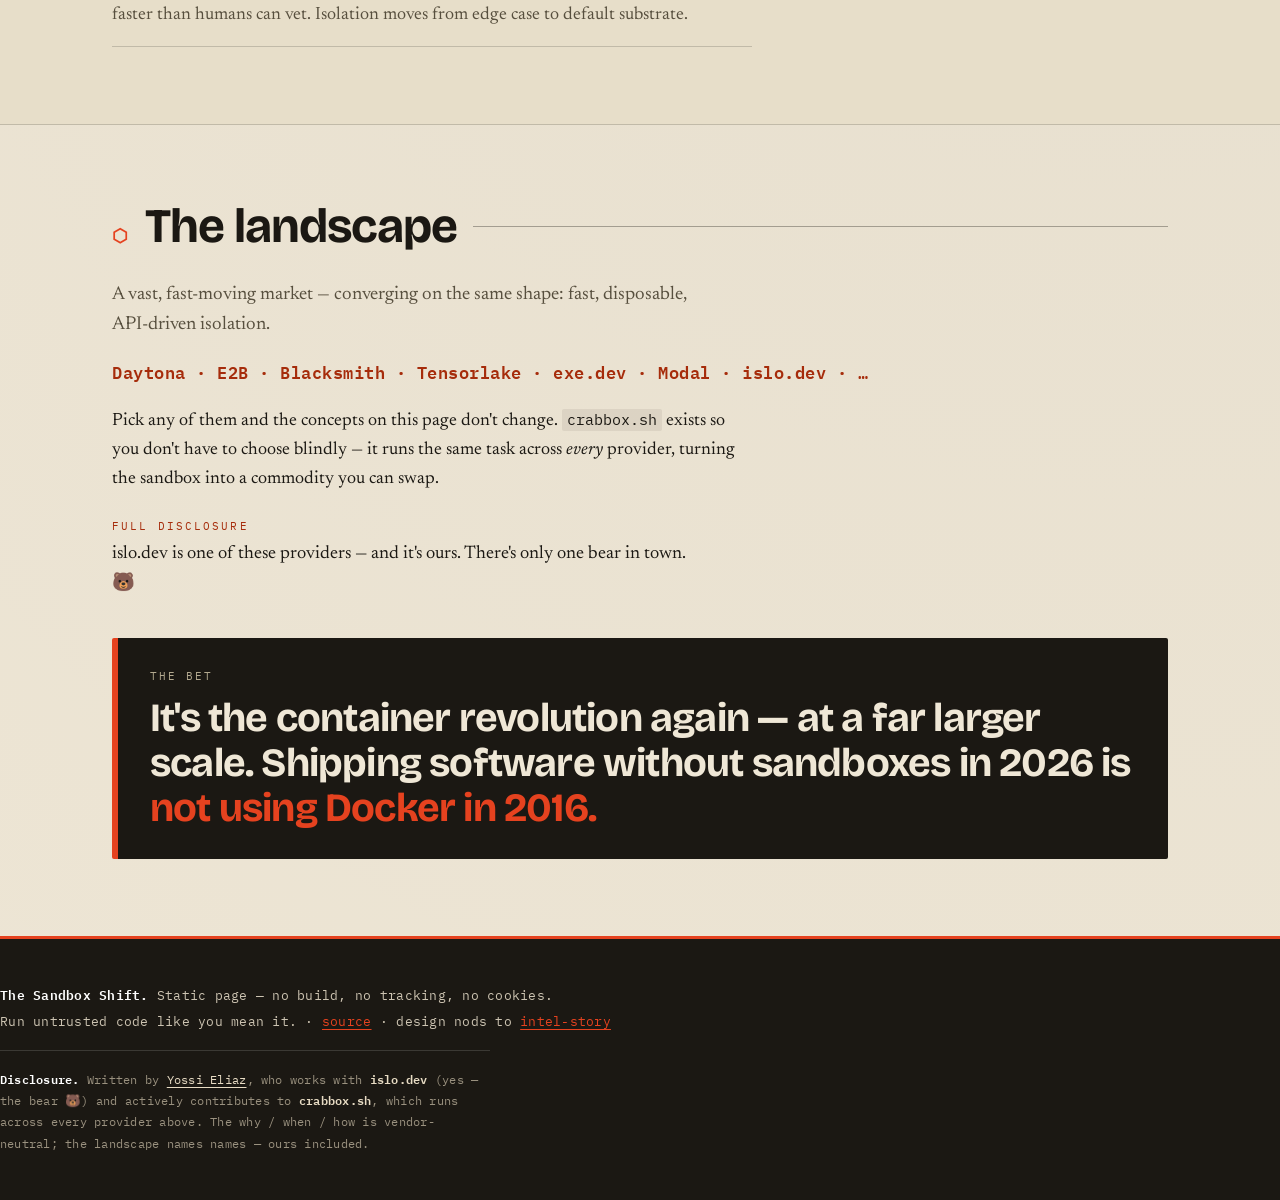
==== commit 22d69a3e: "Final QA: render without JS, fix mobile overflow, align OG card - Robustness: gate .reveal's hidden " ====
--- a/index.html
+++ b/index.html
@@ -30,6 +30,7 @@
   <link rel="preconnect" href="https://fonts.gstatic.com" crossorigin>
   <link href="https://fonts.googleapis.com/css2?family=Bricolage+Grotesque:opsz,wght@12..96,600;12..96,700;12..96,800&family=IBM+Plex+Mono:wght@400;600&family=Newsreader:ital,opsz,wght@0,6..72,400;0,6..72,600;1,6..72,400&display=swap" rel="stylesheet">
 
+  <script>document.documentElement.classList.add('js')</script>
   <link rel="stylesheet" href="styles.css">
 
   <script type="application/ld+json">
--- a/styles.css
+++ b/styles.css
@@ -32,6 +32,7 @@
   font-family: var(--body);
   font-size: clamp(1.02rem, 1.4vw, 1.18rem);
   line-height: 1.62;
+  overflow-x: hidden;
   font-optical-sizing: auto;
   -webkit-font-smoothing: antialiased;
   /* faint paper grain */
@@ -85,7 +86,7 @@
 .rule-top span:first-child { color: var(--hot); }
 h1 {
   font-family: var(--display); font-weight: 800;
-  font-size: clamp(3.2rem, 15vw, 10rem);
+  font-size: clamp(2.4rem, 12.5vw, 10rem);
   line-height: .86; letter-spacing: -.035em;
   margin: 0 0 1.4rem;
 }
@@ -121,9 +122,10 @@
 }
 @media (min-width: 760px){ .strip { grid-template-columns: 1fr 1fr; } }
 .tn { padding: 1.6rem 0; }
+.tn.now { border-top: 1px solid var(--rule); }
 @media (min-width: 760px){
   .tn { padding: 1.8rem 2rem 1.8rem 0; }
-  .tn.now { padding: 1.8rem 0 1.8rem 2rem; border-left: 1px solid var(--rule-2); }
+  .tn.now { padding: 1.8rem 0 1.8rem 2rem; border-top: 0; border-left: 1px solid var(--rule-2); }
 }
 .tn-h { font-family: var(--display); font-weight: 700; font-size: 1.25rem; margin: 0 0 .5rem; line-height: 1.1; }
 .tn-h .mk { display: block; margin: 0 0 .5rem; }
@@ -132,16 +134,16 @@
 .tn p:last-child { margin: 0; color: var(--ink-2); font-size: .96em; }
 
 /* ============ SECTION HEADER ============ */
-.sec-h { display: flex; align-items: baseline; gap: 1rem; margin: 0 0 1.8rem; }
+.sec-h { display: flex; align-items: baseline; flex-wrap: wrap; gap: .6rem 1rem; margin: 0 0 1.8rem; }
 .sec-h .idx {
   font-family: var(--mono); font-weight: 600; font-size: 1.1rem; color: var(--hot);
   letter-spacing: .05em;
 }
 .sec-h h2 {
   font-family: var(--display); font-weight: 700; letter-spacing: -.02em;
-  font-size: clamp(2rem, 5vw, 3rem); margin: 0; line-height: 1;
-}
-.sec-h .sec-line { flex: 1; height: 1px; background: var(--rule-2); align-self: center; }
+  font-size: clamp(1.7rem, 5vw, 3rem); margin: 0; line-height: 1.02;
+}
+.sec-h .sec-line { flex: 1; min-width: 2rem; height: 1px; background: var(--rule-2); align-self: center; }
 
 /* ============ 01 WHY ============ */
 .why { list-style: none; counter-reset: w; margin: 0; padding: 0; max-width: 62ch; }
@@ -301,8 +303,9 @@
 @keyframes fade { from { opacity: 0; transform: translateY(8px); } to { opacity: 1; transform: none; } }
 @keyframes loadup { from { opacity: 0; transform: translateY(18px); } to { opacity: 1; transform: none; } }
 .load { opacity: 0; animation: loadup .7s cubic-bezier(.2,.7,.2,1) forwards; animation-delay: var(--d, 0s); }
-.reveal { opacity: 0; transform: translateY(20px); transition: opacity .6s ease, transform .6s ease; }
-.reveal.in { opacity: 1; transform: none; }
+/* gated on .js so the page renders fully visible without JavaScript */
+.js .reveal { opacity: 0; transform: translateY(20px); transition: opacity .6s ease, transform .6s ease; }
+.js .reveal.in { opacity: 1; transform: none; }
 
 @media (prefers-reduced-motion: reduce) {
   html { scroll-behavior: auto; }
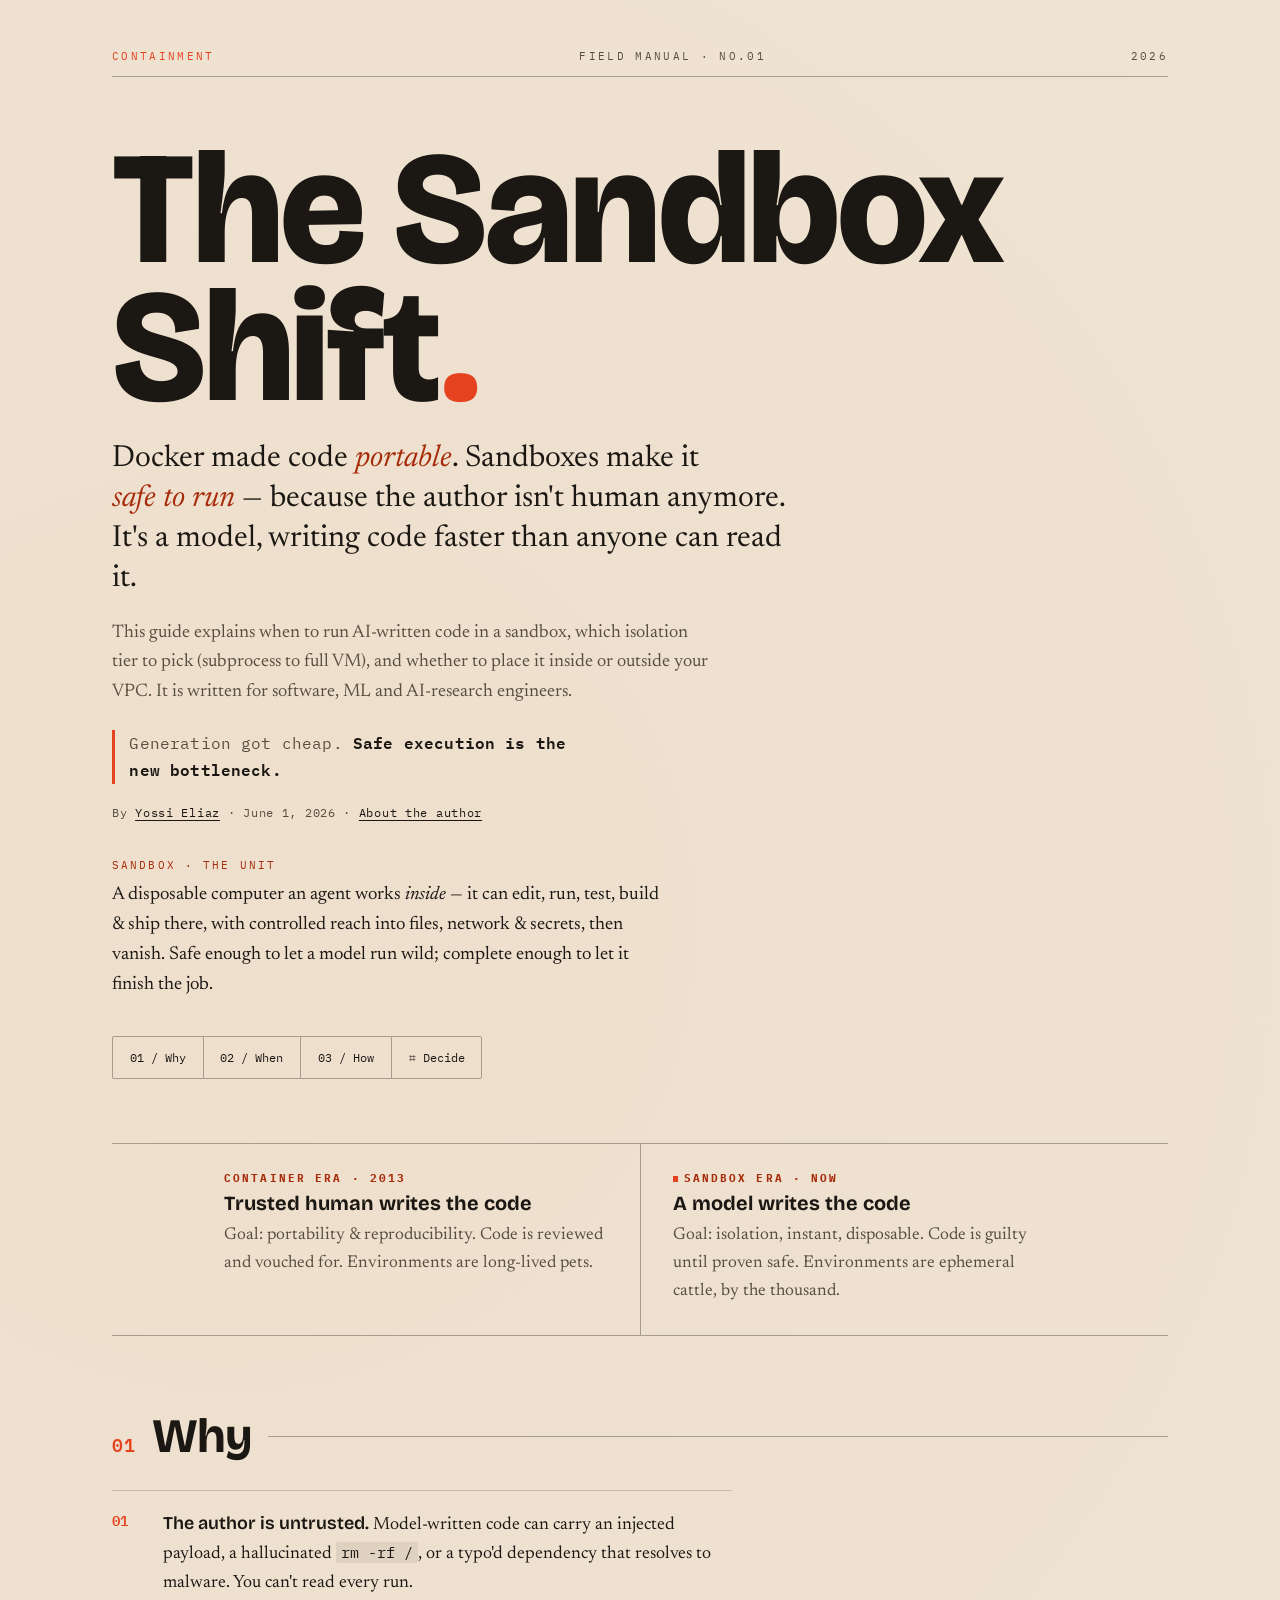
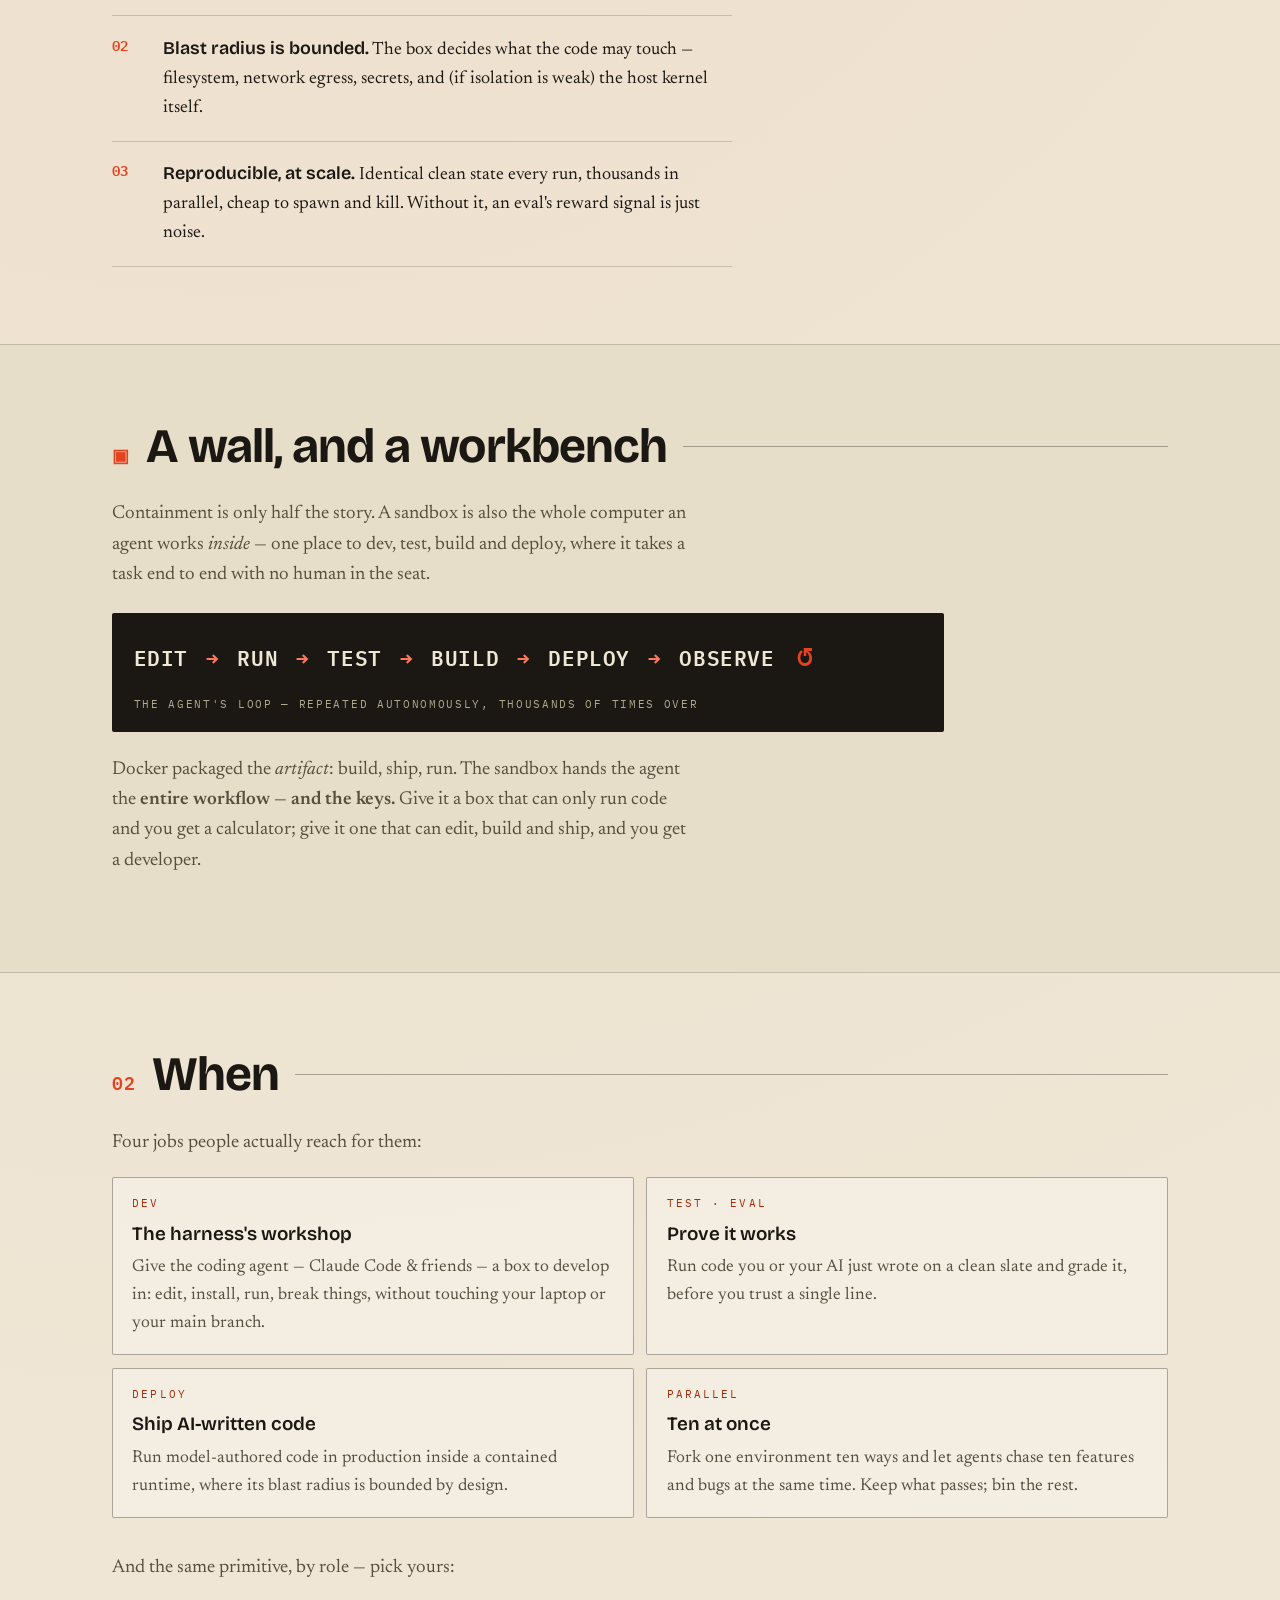
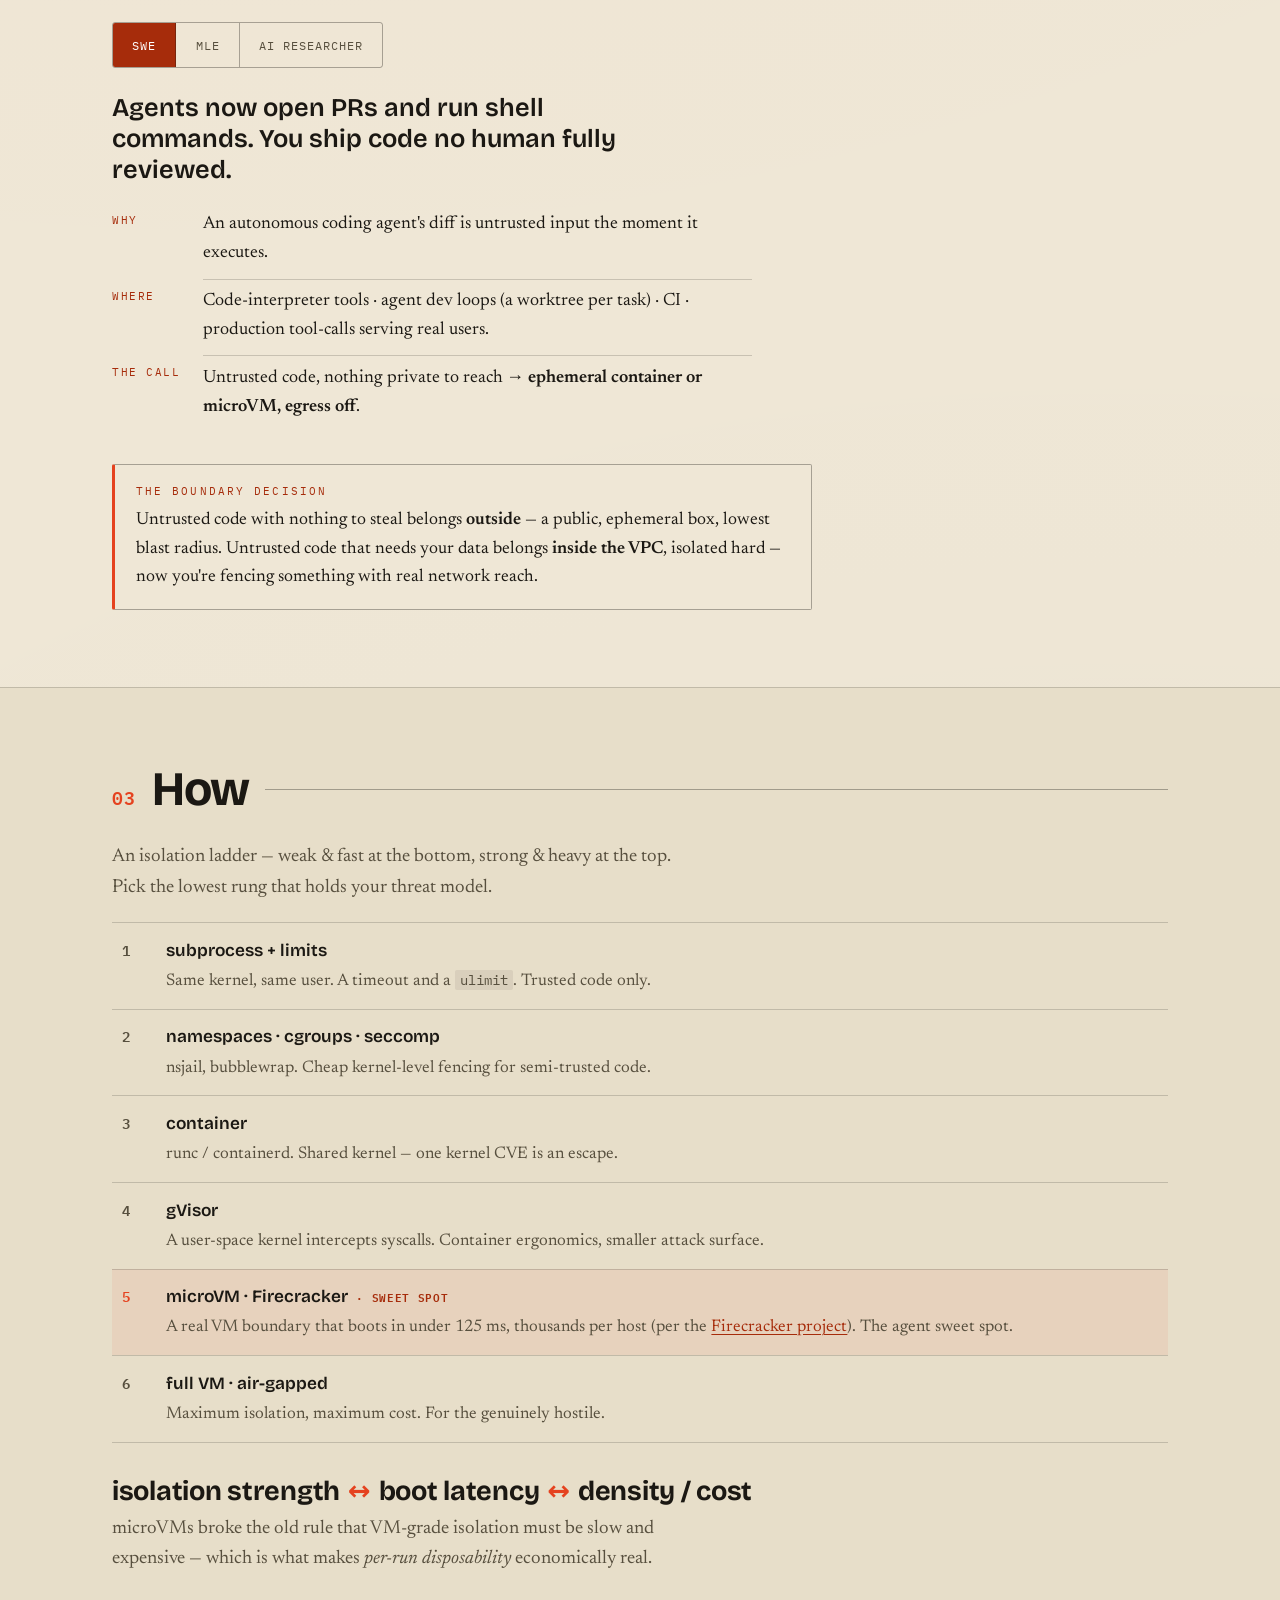
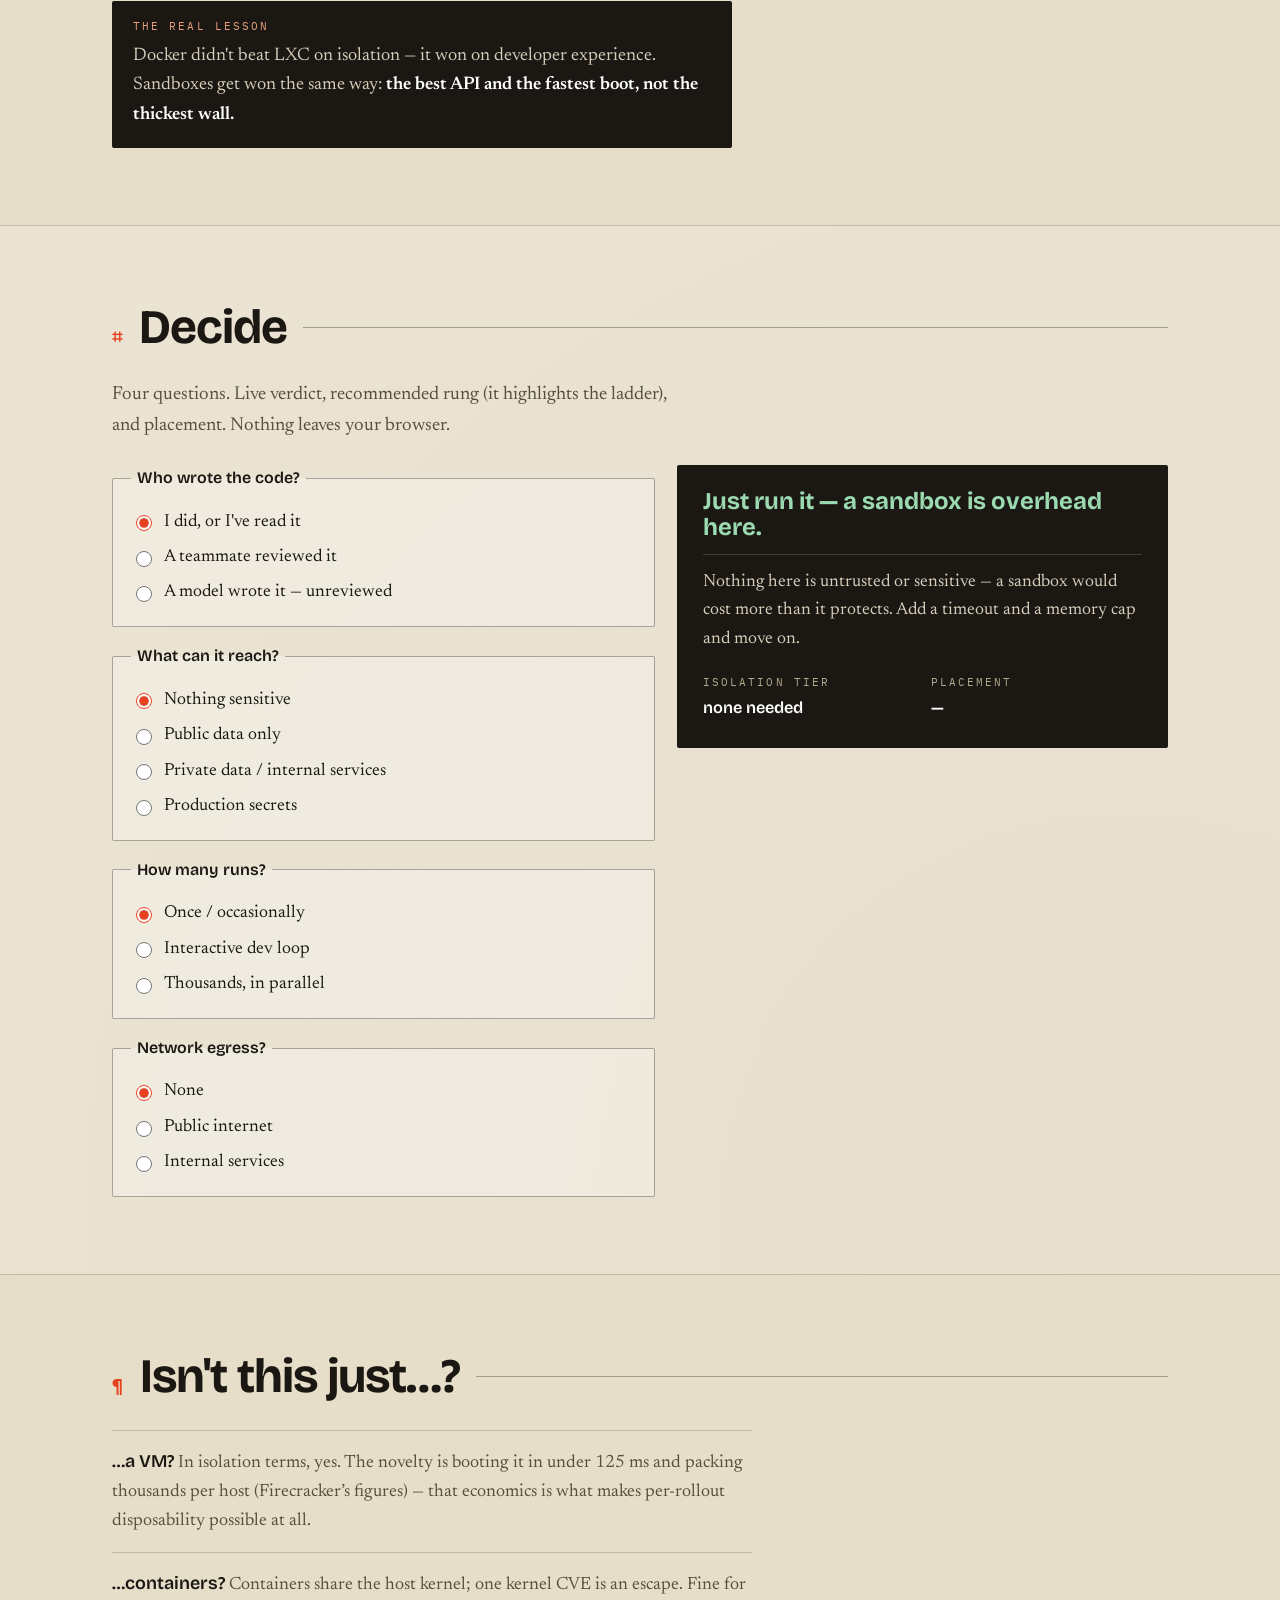
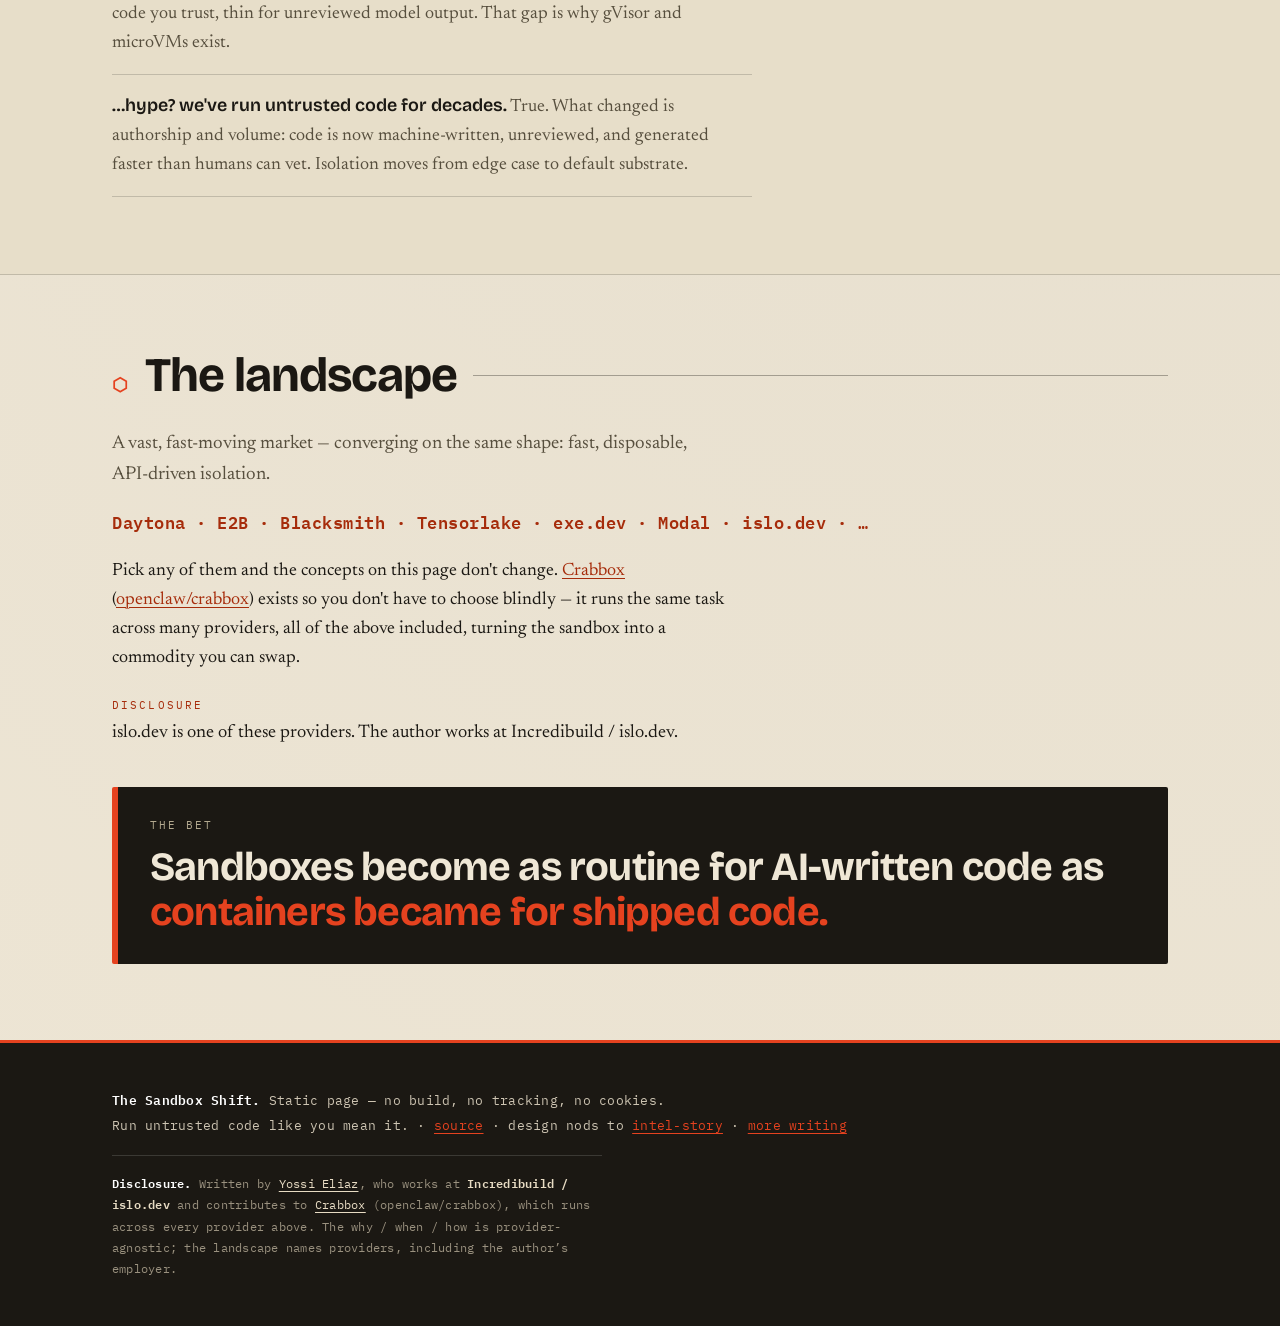
==== commit 23a890b8: "Tone down marketing, add byline and source the microVM figures - Rewrite the islo.dev disclosure pla" ====
--- a/index.html
+++ b/index.html
@@ -3,8 +3,8 @@
 <head>
   <meta charset="utf-8">
   <meta name="viewport" content="width=device-width, initial-scale=1">
-  <title>The Sandbox Shift — a field manual for running untrusted code</title>
-  <meta name="description" content="Docker made code portable. Sandboxes make AI-written code safe to run — and give an agent a whole computer to dev, test, build and ship in, end to end. A concise field manual on why, when & how, for SWEs, MLEs and AI researchers, with an interactive decider.">
+  <title>The Sandbox Shift: when to sandbox AI code · Yossi Eliaz</title>
+  <meta name="description" content="A field guide for engineers on why, when and how to run AI-written code in sandboxes, with an isolation ladder and an interactive decider.">
   <meta name="color-scheme" content="light">
   <meta name="theme-color" content="#1a1712">
 
@@ -18,7 +18,7 @@
   <meta property="og:image" content="https://zozo123.github.io/sandboxes-why-how-when/og.png">
   <meta property="og:image:width" content="1200">
   <meta property="og:image:height" content="630">
-  <meta property="og:image:alt" content="The Sandbox Shift — a field manual for running untrusted code.">
+  <meta property="og:image:alt" content="The Sandbox Shift — a field manual for running untrusted code, by Yossi Eliaz.">
   <meta name="twitter:card" content="summary_large_image">
   <meta name="twitter:title" content="The Sandbox Shift">
   <meta name="twitter:description" content="Docker made code portable. Sandboxes make AI-written code safe to run.">
@@ -38,11 +38,18 @@
     "@context": "https://schema.org",
     "@type": "TechArticle",
     "headline": "The Sandbox Shift",
-    "description": "Docker made code portable. Sandboxes make AI-written code safe to run — and give an agent a whole computer to build in, end to end. A field manual on why, when and how.",
+    "description": "A field guide for engineers on why, when and how to run AI-written code in sandboxes, with an isolation ladder and an interactive decider.",
     "url": "https://zozo123.github.io/sandboxes-why-how-when/",
     "image": "https://zozo123.github.io/sandboxes-why-how-when/og.png",
     "datePublished": "2026-06-01",
-    "author": { "@type": "Person", "name": "Yossi Eliaz", "url": "https://www.linkedin.com/in/yossi-eliaz" }
+    "dateModified": "2026-10-22",
+    "mainEntityOfPage": "https://zozo123.github.io/sandboxes-why-how-when/",
+    "author": {
+      "@type": "Person",
+      "name": "Yossi Eliaz",
+      "url": "https://yossieliaz.netlify.app/",
+      "sameAs": ["https://github.com/zozo123", "https://zozo123.github.io/", "https://www.linkedin.com/in/yossi-eliaz/"]
+    }
   }
   </script>
 </head>
@@ -57,8 +64,10 @@
     Docker made code <em>portable</em>. Sandboxes make it <em>safe&nbsp;to&nbsp;run</em> —
     because the author isn't human anymore. It's a model, writing code faster than anyone can read it.
   </p>
+  <p class="lede load" style="--d:.24s">This guide explains when to run AI-written code in a sandbox, which isolation tier to pick (subprocess to full VM), and whether to place it inside or outside your VPC. It is written for software, ML and AI-research engineers.</p>
   <p class="claim load" style="--d:.3s">Generation got cheap. <strong>Safe execution is the new bottleneck.</strong></p>
-  <p class="def load" style="--d:.4s"><span class="mk">sandbox · the unit</span>A disposable computer an agent works <i>inside</i> — it can edit, run, test, build &amp; ship there, with controlled reach into files, network &amp; secrets, then vanish. Safe enough to let a model run wild; complete enough to let it finish the job.</p>
+  <p class="byline load" style="--d:.36s">By <a href="https://zozo123.github.io/">Yossi&nbsp;Eliaz</a> · <time datetime="2026-06-01">June&nbsp;1, 2026</time> · <a href="https://yossieliaz.netlify.app/">About&nbsp;the&nbsp;author</a></p>
+  <p class="def load" style="--d:.42s"><span class="mk">sandbox · the unit</span>A disposable computer an agent works <i>inside</i> — it can edit, run, test, build &amp; ship there, with controlled reach into files, network &amp; secrets, then vanish. Safe enough to let a model run wild; complete enough to let it finish the job.</p>
   <nav class="jump load" style="--d:.5s" aria-label="Sections">
     <a href="#why">01 / Why</a><a href="#when">02 / When</a><a href="#how">03 / How</a><a href="#decide">⌗ Decide</a>
   </nav>
@@ -139,7 +148,7 @@
       <dl>
         <dt>Why</dt><dd>RL and evals <i>are</i> untrusted execution at scale; dirty state silently poisons the signal.</dd>
         <dt>Where</dt><dd>RL environments · verifiable evals · <i>reasoning sandboxes that run harnesses</i>: spawn → set up task → run the agent's code → score → destroy.</dd>
-        <dt>The call</dt><dd>Disposability is the whole game → <b>microVMs: VM-grade isolation, ~100&nbsp;ms boot, thousands per host</b>.</dd>
+        <dt>The call</dt><dd>Disposability is the whole game → <b>microVMs: VM-grade isolation, under 125&nbsp;ms boot and thousands per host (Firecracker&rsquo;s figures)</b>.</dd>
       </dl>
     </article>
   </div>
@@ -159,7 +168,7 @@
     <li data-tier="1"><span class="rung">namespaces · cgroups · seccomp</span><span class="d">nsjail, bubblewrap. Cheap kernel-level fencing for semi-trusted code.</span></li>
     <li data-tier="2"><span class="rung">container</span><span class="d">runc / containerd. Shared kernel — one kernel CVE is an escape.</span></li>
     <li data-tier="3"><span class="rung">gVisor</span><span class="d">A user-space kernel intercepts syscalls. Container ergonomics, smaller attack surface.</span></li>
-    <li data-tier="4" class="sweet"><span class="rung">microVM · Firecracker</span><span class="d">A real VM boundary that boots in ~100&nbsp;ms, thousands per host. The agent sweet spot.</span></li>
+    <li data-tier="4" class="sweet"><span class="rung">microVM · Firecracker</span><span class="d">A real VM boundary that boots in under 125&nbsp;ms, thousands per host (per the <a href="https://firecracker-microvm.github.io/">Firecracker project</a>). The agent sweet spot.</span></li>
     <li data-tier="5"><span class="rung">full VM · air-gapped</span><span class="d">Maximum isolation, maximum cost. For the genuinely hostile.</span></li>
   </ol>
 
@@ -214,7 +223,7 @@
 <section class="sec ob alt">
   <header class="sec-h reveal"><span class="idx">¶</span><h2>Isn't this just…?</h2><span class="sec-line"></span></header>
   <div class="obs">
-    <p class="reveal"><b>…a VM?</b> In isolation terms, yes. The novelty is booting it in ~100&nbsp;ms and packing thousands per host — that economics is what makes per-rollout disposability possible at all.</p>
+    <p class="reveal"><b>…a VM?</b> In isolation terms, yes. The novelty is booting it in under 125&nbsp;ms and packing thousands per host (Firecracker&rsquo;s figures) — that economics is what makes per-rollout disposability possible at all.</p>
     <p class="reveal"><b>…containers?</b> Containers share the host kernel; one kernel CVE is an escape. Fine for code you trust, thin for unreviewed model output. That gap is why gVisor and microVMs exist.</p>
     <p class="reveal"><b>…hype? we've run untrusted code for decades.</b> True. What changed is authorship and volume: code is now machine-written, unreviewed, and generated faster than humans can vet. Isolation moves from edge case to default substrate.</p>
   </div>
@@ -225,12 +234,12 @@
   <header class="sec-h reveal"><span class="idx">⬡</span><h2>The landscape</h2><span class="sec-line"></span></header>
   <p class="lead reveal">A vast, fast-moving market — converging on the same shape: fast, disposable, API-driven isolation.</p>
   <p class="land-tags reveal">Daytona · E2B · Blacksmith · Tensorlake · exe.dev · Modal · islo.dev · …</p>
-  <p class="reveal" style="max-width:64ch">Pick any of them and the concepts on this page don't change. <code>crabbox.sh</code> exists so you don't have to choose blindly — it runs the same task across <em>every</em> provider, turning the sandbox into a commodity you can swap.</p>
-  <p class="bear reveal"><span class="mk">full disclosure</span>islo.dev is one of these providers — and it's ours. There's only one bear in town. 🐻</p>
+  <p class="reveal" style="max-width:64ch">Pick any of them and the concepts on this page don't change. <a href="https://crabbox.sh/">Crabbox</a> (<a href="https://github.com/openclaw/crabbox">openclaw/crabbox</a>) exists so you don't have to choose blindly — it runs the same task across many providers, all of the above included, turning the sandbox into a commodity you can swap.</p>
+  <p class="bear reveal"><span class="mk">disclosure</span>islo.dev is one of these providers. The author works at Incredibuild / islo.dev.</p>
 
   <div class="cta reveal">
     <p class="cta-kick">the bet</p>
-    <p class="cta-big">It's the container revolution again — at a far larger scale. Shipping software without sandboxes in 2026 is <span>not using Docker in 2016.</span></p>
+    <p class="cta-big">Sandboxes become as routine for AI-written code as <span>containers became for shipped code.</span></p>
   </div>
 </section>
 
@@ -238,12 +247,12 @@
 
 <footer class="foot">
   <p><b>The Sandbox Shift.</b> Static page — no build, no tracking, no cookies.</p>
-  <p>Run untrusted code like you mean it. · <a href="https://github.com/zozo123/sandboxes-why-how-when">source</a> · design nods to <a href="https://github.com/zozo123/intel-story">intel-story</a></p>
+  <p>Run untrusted code like you mean it. · <a href="https://github.com/zozo123/sandboxes-why-how-when">source</a> · design nods to <a href="https://github.com/zozo123/intel-story">intel-story</a> · <a href="https://zozo123.github.io/">more writing</a></p>
   <p class="disc">
-    <b style="color:#fff">Disclosure.</b> Written by <a href="https://www.linkedin.com/in/yossi-eliaz">Yossi&nbsp;Eliaz</a>,
-    who works with <b style="color:#e8dcc4">islo.dev</b> (yes — the bear&nbsp;🐻) and actively contributes to
-    <b style="color:#e8dcc4">crabbox.sh</b>, which runs across every provider above.
-    The why / when / how is vendor-neutral; the landscape names names — ours included.
+    <b style="color:#fff">Disclosure.</b> Written by <a href="https://yossieliaz.netlify.app/">Yossi&nbsp;Eliaz</a>,
+    who works at <b style="color:#e8dcc4">Incredibuild / islo.dev</b> and contributes to
+    <a href="https://github.com/openclaw/crabbox">Crabbox</a> (openclaw/crabbox), which runs across every provider above.
+    The why / when / how is provider-agnostic; the landscape names providers, including the author&rsquo;s employer.
   </p>
 </footer>
 
--- a/styles.css
+++ b/styles.css
@@ -87,7 +87,7 @@
 h1 {
   font-family: var(--display); font-weight: 800;
   font-size: clamp(2.4rem, 12.5vw, 10rem);
-  line-height: .86; letter-spacing: -.035em;
+  line-height: .86; letter-spacing: -.015em;
   margin: 0 0 1.4rem;
 }
 h1 .dot { color: var(--hot); }
@@ -99,10 +99,17 @@
 .thesis em { color: var(--hot-2); font-style: italic; }
 .claim {
   font-family: var(--mono); font-size: clamp(.85rem, 1.6vw, 1rem); letter-spacing: .01em;
-  border-left: 3px solid var(--hot); padding-left: .9rem; max-width: 46ch; margin: 0 0 2.2rem;
+  border-left: 3px solid var(--hot); padding-left: .9rem; max-width: 46ch; margin: 0 0 1.2rem;
   color: var(--ink-2);
 }
 .claim strong { color: var(--ink); }
+.lede { max-width: 60ch; margin: 0 0 1.4rem; color: var(--ink-2); font-size: 1.02em; }
+.byline {
+  font-family: var(--mono); font-size: .74rem; letter-spacing: .06em;
+  color: var(--ink-2); margin: 0 0 2.2rem;
+}
+.byline a { color: var(--ink); }
+.byline a:hover { color: var(--hot-2); }
 .def { max-width: 56ch; margin: 0 0 2.2rem; font-size: 1.04em; color: var(--ink); }
 .def .mk { display: block; margin-bottom: .35rem; }
 .jump { display: flex; flex-wrap: wrap; gap: 0; font-family: var(--mono); font-size: .78rem; }
@@ -211,6 +218,7 @@
 .ladder li.pick { background: var(--ink); color: var(--paper); }
 .ladder li.pick::before, .ladder li.pick .d { color: #cdbfa0; }
 .ladder li.pick .rung { color: #fff; }
+.ladder li.pick a { color: #ff7a5c; }
 .ladder li.pick .rung::after { content: "← your pick"; color: var(--hot); }
 
 .tradeoff {
@@ -289,7 +297,7 @@
 .obs b { color: var(--ink); font-family: var(--display); font-weight: 600; }
 
 /* ============ FOOTER ============ */
-.foot { background: var(--ink); color: #cdc4b2; padding: 2.6rem 0; margin-top: 0;
+.foot { background: var(--ink); color: #cdc4b2; padding-block: 2.6rem; margin-top: 0;
         border-top: 3px solid var(--hot); }
 .foot > * { max-width: var(--cw); margin-inline: auto; }
 .foot p { margin: .3rem 0; font-family: var(--mono); font-size: .8rem; letter-spacing: .02em; }
